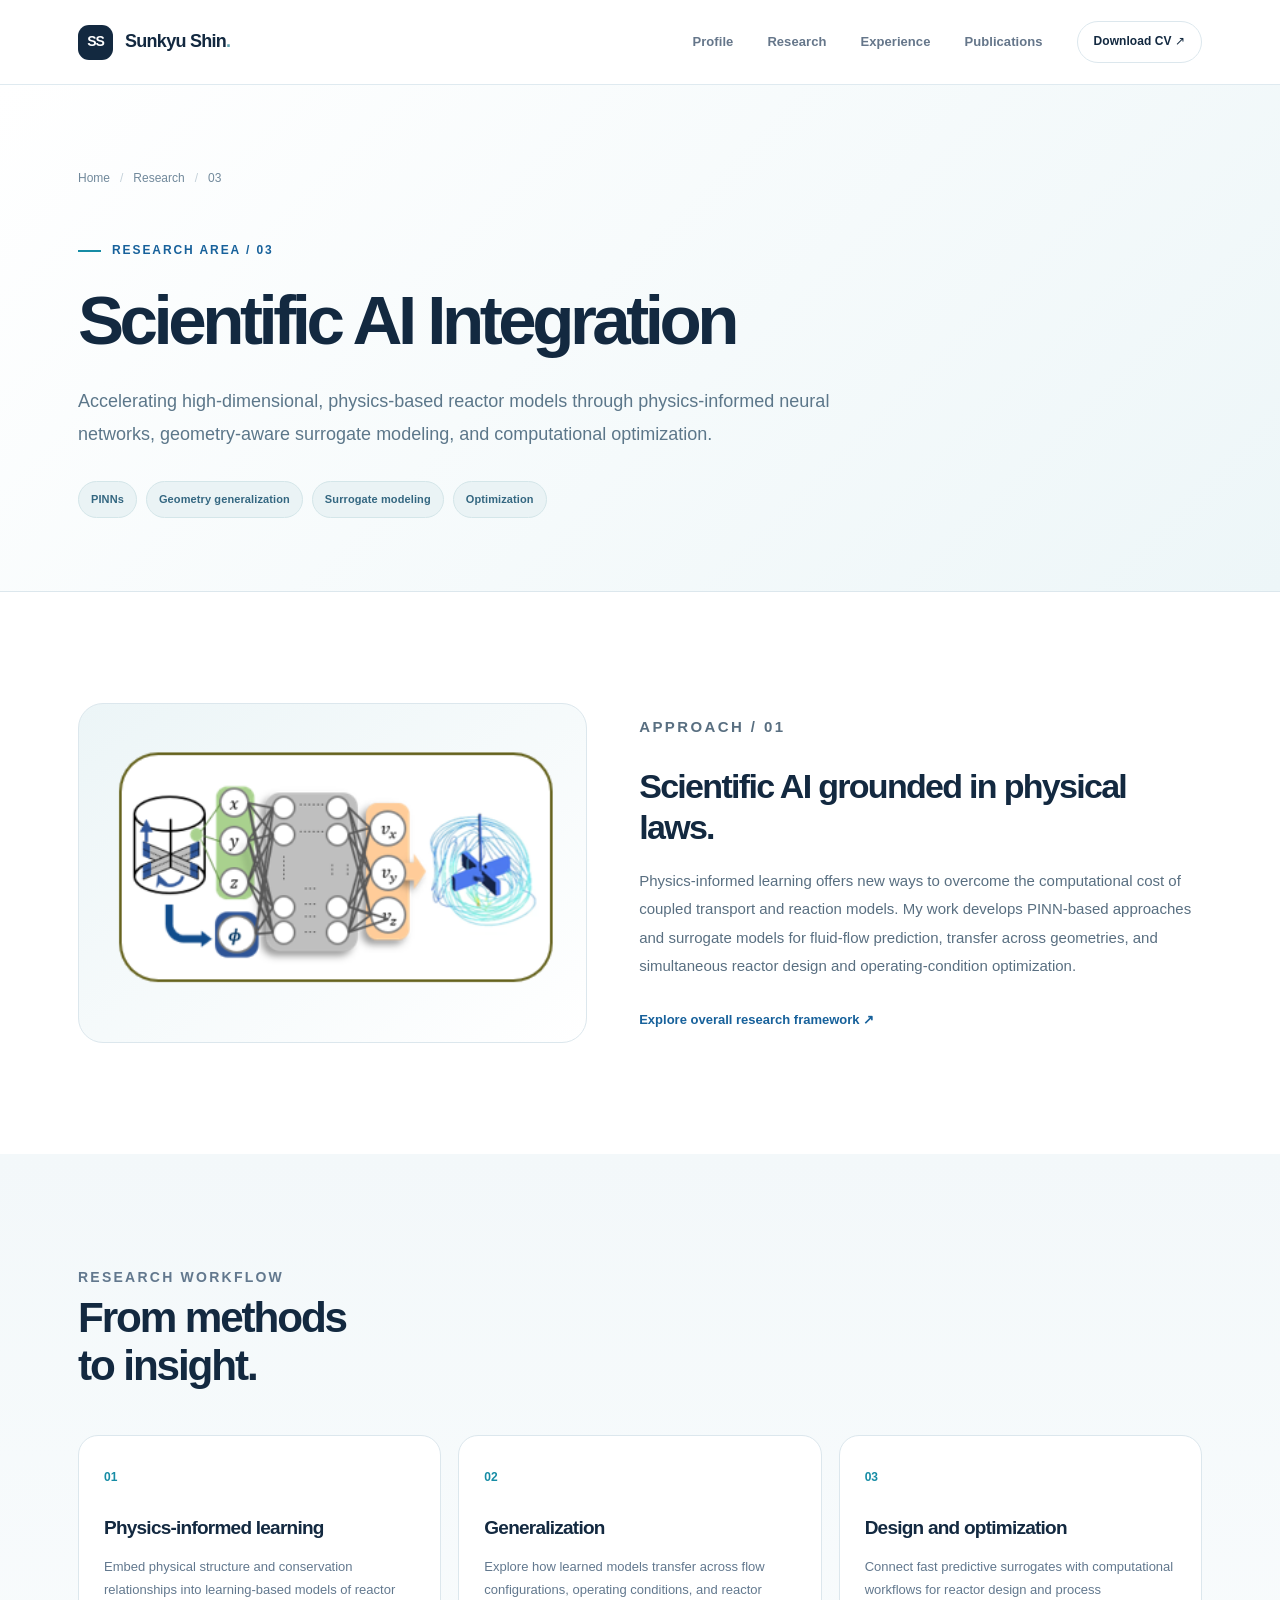
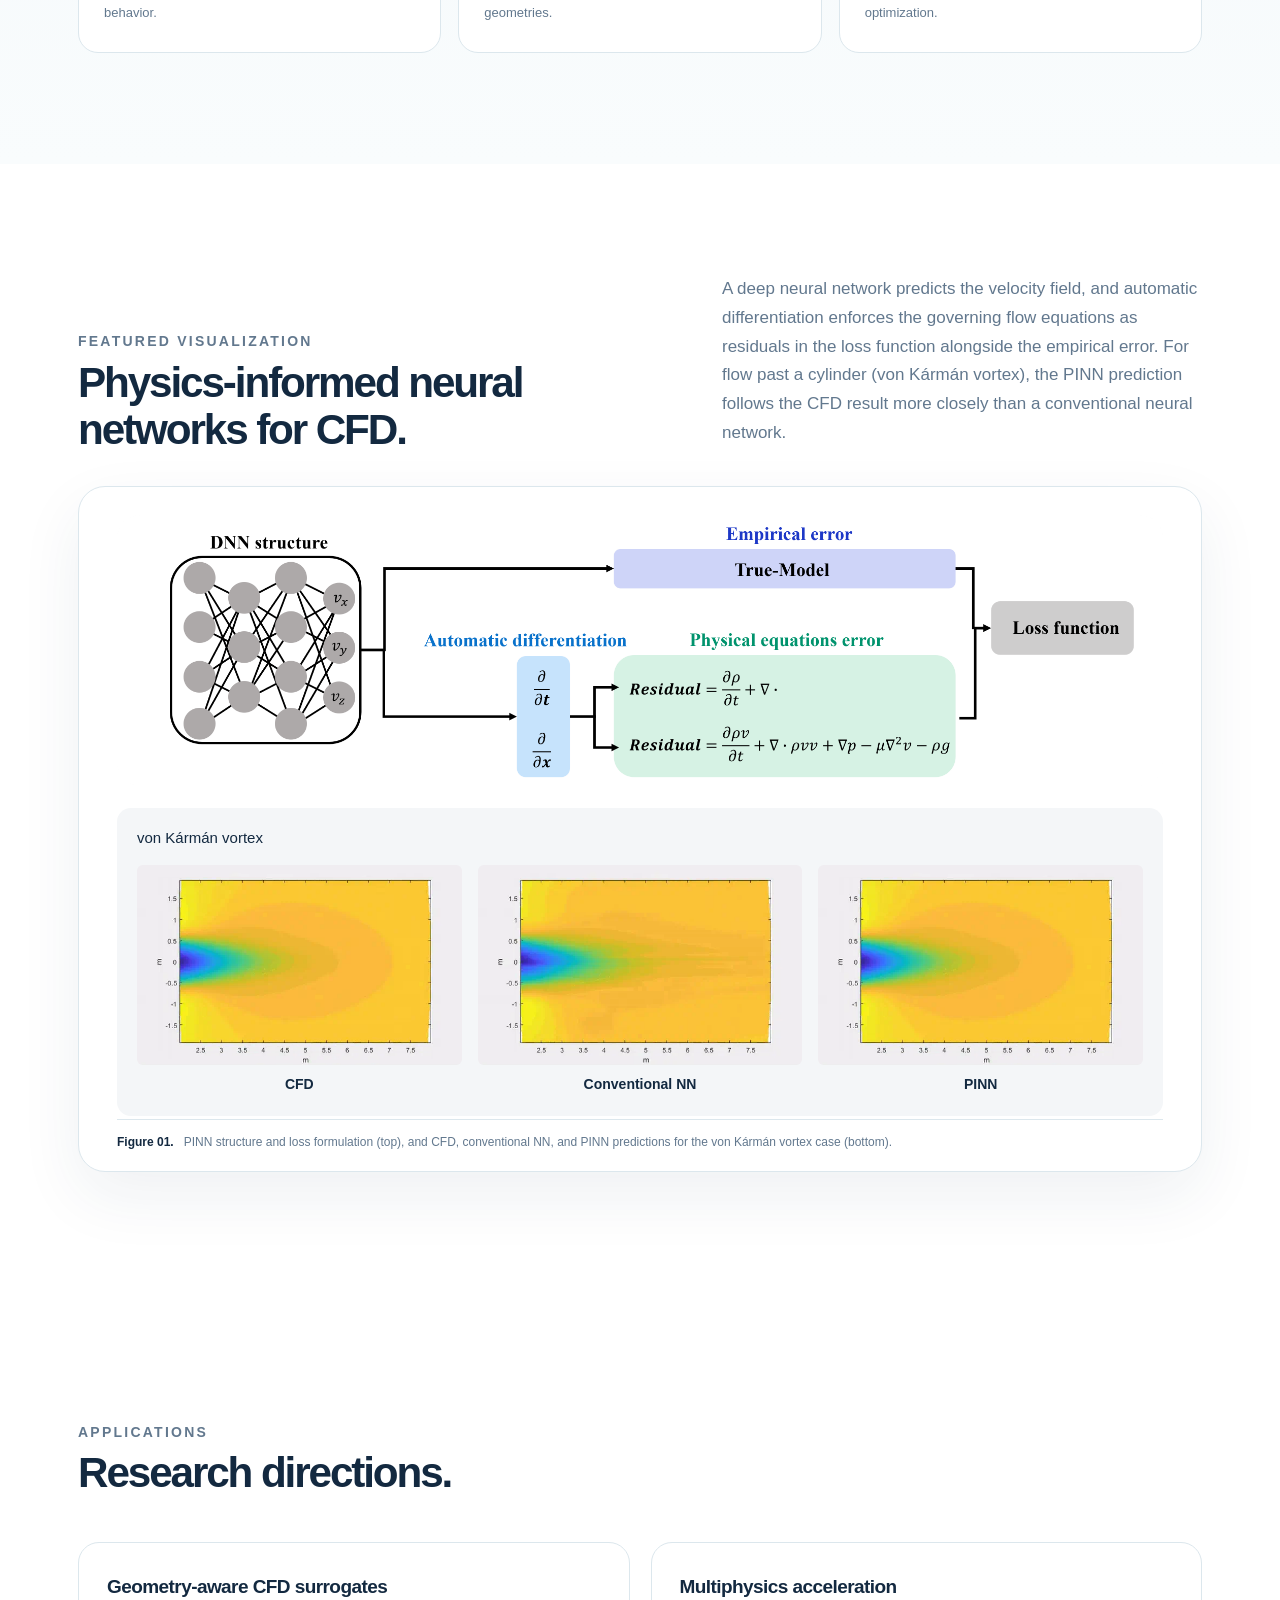
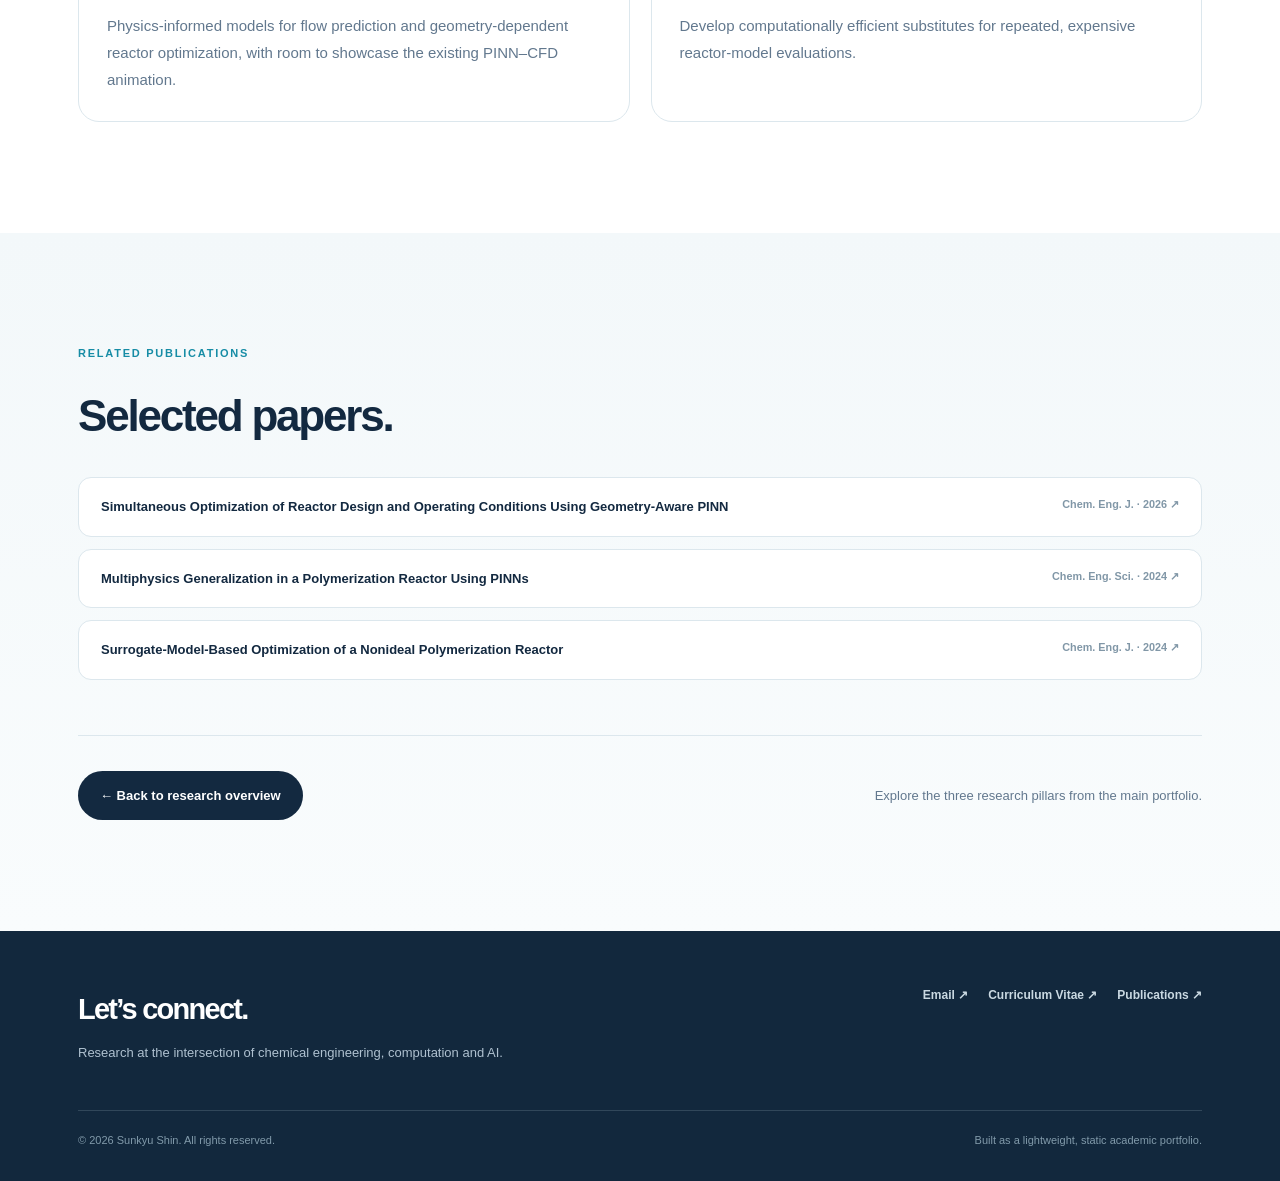
==== research-ai.html @ 9be1d3ae "Expand reactor and AI research pages with figures - Reactor page: add compartment model approach, me" ====
<!DOCTYPE html>
<html lang="en">
  <head>
    <meta charset="UTF-8">
    <meta name="viewport" content="width=device-width, initial-scale=1.0">
    <meta name="theme-color" content="#ffffff">
    <meta name="description" content="Scientific AI Integration - research by Sunkyu Shin.">
    <title>Scientific AI Integration | Sunkyu Shin</title>
    <link rel="icon" type="image/svg+xml" href="assets/favicon.svg">
    <link rel="stylesheet" href="css/style.css?v=20261016j">
  </head>
  <body>
    <header class="site-header">
      <div class="shell nav-wrap">
        <a href="index.html#profile" class="brand" aria-label="Sunkyu Shin - home">
          <span class="brand-mark">
            SS
          </span>
          <span>Sunkyu Shin<span style="color:#65a5b2">.</span></span>
        </a>
        <button class="menu-btn" aria-label="Open navigation" aria-expanded="false" aria-controls="main-nav">
          ☰
        </button>
        <nav class="header-nav" id="main-nav" aria-label="Main navigation">
          <a href="index.html#profile" aria-label="Profile">Profile</a>
          <a href="index.html#research" aria-label="Research">Research</a>
          <a href="index.html#experience" aria-label="Experience">Experience</a>
          <a href="index.html#publications" aria-label="Publications">Publications</a>
          <a class="nav-ext" href="assets/Sunkyu_Shin_CV.pdf" target="_blank" rel="noopener">Download CV ↗</a>
        </nav>
      </div>
    </header>
    <main>
      <section class="detail-hero">
        <div class="shell">
          <div class="breadcrumb">
            <a href="index.html">Home</a>
            <span>/</span>
            <a href="index.html#research">Research</a>
            <span>/</span>
            03
          </div>
          <div class="page-lead reveal">
            <div class="eyebrow">Research area / 03</div>
            <h1>Scientific AI Integration</h1>
            <p>Accelerating high-dimensional, physics-based reactor models through physics-informed neural networks, geometry-aware surrogate modeling, and computational optimization.</p>
            <div class="pillrow">
              <span class="pill">PINNs</span>
              <span class="pill">Geometry generalization</span>
              <span class="pill">Surrogate modeling</span>
              <span class="pill">Optimization</span>
            </div>
          </div>
        </div>
      </section>
      <section class="section section-white">
        <div class="shell">
          <div class="detail-graphic reveal">
            <div class="detail-visual">
              <img src="assets/ai-thumb.png" alt="Research schematic for Scientific AI Integration">
            </div>
            <div class="detail-copy">
              <p class="section-kicker">Approach / 01</p>
              <h2>Scientific AI grounded in physical laws.</h2>
              <p>Physics-informed learning offers new ways to overcome the computational cost of coupled transport and reaction models. My work develops PINN-based approaches and surrogate models for fluid-flow prediction, transfer across geometries, and simultaneous reactor design and operating-condition optimization.</p>
              <a href="index.html#research" class="text-link">Explore overall research framework ↗</a>
            </div>
          </div>
        </div>
      </section>
      <section class="section section-mist">
        <div class="shell">
          <div class="section-head">
            <div>
              <p class="section-kicker">Research workflow</p>
              <h2>From methods<br>to insight.</h2>
            </div>
          </div>
          <div class="process-grid">
            <article class="process-card">
              <span class="process-num">01</span>
              <h3>Physics-informed learning</h3>
              <p>Embed physical structure and conservation relationships into learning-based models of reactor behavior.</p>
            </article>
            <article class="process-card">
              <span class="process-num">02</span>
              <h3>Generalization</h3>
              <p>Explore how learned models transfer across flow configurations, operating conditions, and reactor geometries.</p>
            </article>
            <article class="process-card">
              <span class="process-num">03</span>
              <h3>Design and optimization</h3>
              <p>Connect fast predictive surrogates with computational workflows for reactor design and process optimization.</p>
            </article>
          </div>
        </div>
      </section>
      <section class="section section-white">
        <div class="shell">
          <div class="detail-figure reveal">
            <div class="section-head">
              <div>
                <p class="section-kicker">Featured visualization</p>
                <h2>Physics-informed neural<br>networks for CFD.</h2>
              </div>
              <p>A deep neural network predicts the velocity field, and automatic differentiation enforces the governing flow equations as residuals in the loss function alongside the empirical error. For flow past a cylinder (von Kármán vortex), the PINN prediction follows the CFD result more closely than a conventional neural network.</p>
            </div>
            <figure class="framework-panel">
              <img src="assets/PINN.png" alt="PINN structure: a deep neural network whose loss combines empirical error against the true model and physical equation residuals computed by automatic differentiation" loading="lazy">
              <div class="vortex-demo">
                <p class="vortex-title">von Kármán vortex</p>
                <div class="vortex-row">
                  <div class="vortex-panel">
                    <img src="assets/vortex-cfd-pinn.webp" alt="CFD simulation of a von Kármán vortex" loading="lazy">
                    <span>CFD</span>
                  </div>
                  <div class="vortex-panel">
                    <img src="assets/vortex-conventional-nn.webp" alt="Conventional neural network prediction of a von Kármán vortex" loading="lazy">
                    <span>Conventional NN</span>
                  </div>
                  <div class="vortex-panel">
                    <img src="assets/vortex-cfd-pinn.webp" alt="PINN prediction of a von Kármán vortex" loading="lazy">
                    <span>PINN</span>
                  </div>
                </div>
              </div>
              <figcaption class="framework-caption">
                <b>Figure 01.</b>
                <span>PINN structure and loss formulation (top), and CFD, conventional NN, and PINN predictions for the von Kármán vortex case (bottom).</span>
              </figcaption>
            </figure>
          </div>
        </div>
      </section>
      <section class="section section-white">
        <div class="shell">
          <div class="section-head">
            <div>
              <p class="section-kicker">Applications</p>
              <h2>Research directions.</h2>
            </div>
          </div>
          <div class="case-list">
            <article class="case">
              <h3>Geometry-aware CFD surrogates</h3>
              <p>Physics-informed models for flow prediction and geometry-dependent reactor optimization, with room to showcase the existing PINN–CFD animation.</p>
            </article>
            <article class="case">
              <h3>Multiphysics acceleration</h3>
              <p>Develop computationally efficient substitutes for repeated, expensive reactor-model evaluations.</p>
            </article>
          </div>
        </div>
      </section>
      <section class="section section-mist">
        <div class="shell">
          <p class="section-kicker">Related publications</p>
          <h2 style="font-size:clamp(30px,4vw,44px);letter-spacing:-.05em;margin:0">Selected papers.</h2>
          <div class="ref-links">
            <a href="https://doi.org/10.1016/j.cej.2025.171870" target="_blank" rel="noopener noreferrer"><span>Simultaneous Optimization of Reactor Design and Operating Conditions Using Geometry-Aware PINN</span><small>Chem. Eng. J. · 2026 ↗</small></a>
            <a href="https://doi.org/10.1016/j.ces.2024.120385" target="_blank" rel="noopener noreferrer"><span>Multiphysics Generalization in a Polymerization Reactor Using PINNs</span><small>Chem. Eng. Sci. · 2024 ↗</small></a>
            <a href="https://doi.org/10.1016/j.cej.2024.152008" target="_blank" rel="noopener noreferrer"><span>Surrogate-Model-Based Optimization of a Nonideal Polymerization Reactor</span><small>Chem. Eng. J. · 2024 ↗</small></a>
          </div>
          <div class="return-row">
            <a href="index.html#research" class="btn btn-primary">← Back to research overview</a>
            <span>Explore the three research pillars from the main portfolio.</span>
          </div>
        </div>
      </section>
    </main>
    <footer class="footer">
      <div class="shell">
        <div class="footer-grid">
          <div>
            <h3>Let’s connect.</h3>
            <p>Research at the intersection of chemical engineering, computation and AI.</p>
          </div>
          <div class="footer-links">
            <a href="mailto:skshin95@mit.edu">Email ↗</a>
            <a href="assets/Sunkyu_Shin_CV.pdf" target="_blank" rel="noopener">Curriculum Vitae ↗</a>
            <a href="index.html#publications">Publications ↗</a>
          </div>
        </div>
        <div class="footer-floor">
          <span>© 2026 Sunkyu Shin. All rights reserved.</span>
          <span>Built as a lightweight, static academic portfolio.</span>
        </div>
      </div>
    </footer>
    <script src="js/site.js?v=20261016j" defer></script>
  </body>
</html>
---- css/style.css ----
:root {
  --ink: #132940;
  --ink-2: #1b3551;
  --muted: #62788e;
  --line: #dce7ed;
  --accent: #17619b;
  --accent-2: #168ca5;
  --aqua: #dcf4f2;
  --paper: #ffffff;
  --base: #f8fbfc;
  --tint: #edf4f7;
  --radius: 22px;
  --shadow: 0 24px 64px rgba(26,55,83,.07);
  --font: Inter,ui-sans-serif,-apple-system,BlinkMacSystemFont,"Segoe UI",Roboto,Arial,sans-serif;
}

* {
  box-sizing: border-box;
}

html {
  scroll-behavior: smooth;
  scroll-padding-top: 95px;
}

body {
  font-family: var(--font);
  color: var(--ink);
  background: var(--base);
  margin: 0;
  line-height: 1.65;
  -webkit-font-smoothing: antialiased;
}

::selection {
  background: #b9e1f0;
  color: var(--ink);
}

img {
  max-width: 100%;
  display: block;
}

a {
  color: inherit;
  text-decoration: none;
}

button {
  font: inherit;
}

button,
a {
  -webkit-tap-highlight-color: transparent;
}

button:focus-visible,
a:focus-visible {
  outline: 3px solid #47abc4;
  outline-offset: 4px;
}

.shell {
  max-width: 1216px;
  margin: 0 auto;
  padding: 0 46px;
}

.thin-shell {
  max-width: 1000px;
  margin: auto;
}

.site-header {
  position: sticky;
  top: 0;
  z-index: 50;
  border-bottom: 1px solid rgba(210,225,234,.7);
  background: rgba(255,255,255,.9);
  backdrop-filter: blur(20px);
  -webkit-backdrop-filter: blur(20px);
}

.nav-wrap {
  min-height: 84px;
  display: flex;
  align-items: center;
  justify-content: space-between;
  gap: 30px;
}

.brand {
  display: flex;
  align-items: center;
  gap: 12px;
  white-space: nowrap;
  font-size: 18px;
  letter-spacing: -.04em;
  font-weight: 750;
}

.brand-mark {
  width: 35px;
  height: 35px;
  border-radius: 11px;
  background: var(--ink);
  color: #fff;
  display: grid;
  place-items: center;
  font-size: 14px;
  letter-spacing: -.08em;
}

.header-nav {
  display: flex;
  align-items: center;
  gap: 34px;
}

.header-nav>a {
  font-weight: 560;
  font-size: 13px;
  letter-spacing: .005em;
  color: #65768a;
  transition: color .2s;
}

.header-nav>a:hover,
.header-nav>a.active {
  color: var(--accent);
}

.header-nav>a.active {
  font-weight: 740;
}

.nav-ext {
  border: 1px solid var(--line);
  background: #fff;
  border-radius: 99px;
  padding: 10px 16px!important;
  font-size: 12px!important;
  color: var(--ink)!important;
}

.menu-btn {
  display: none;
  appearance: none;
  background: none;
  border: 1px solid var(--line);
  border-radius: 10px;
  width: 42px;
  height: 40px;
  align-items: center;
  justify-content: center;
  font-size: 23px;
  cursor: pointer;
}

.hero {
  position: relative;
  overflow: hidden;
  padding: 84px 0 92px;
  background: linear-gradient(155deg,#fff 22%,#f2f8fa 78%);
  border-bottom: 1px solid var(--line);
}

.hero:before {
  content: "";
  position: absolute;
  width: 660px;
  height: 660px;
  right: -225px;
  top: -290px;
  border-radius: 50%;
  background: radial-gradient(circle,#e3f5f6,transparent 70%);
  pointer-events: none;
}

.hero-grid {
  position: relative;
  display: grid;
  grid-template-columns: 1.36fr .78fr;
  gap: 80px;
  align-items: center;
}

.eyebrow {
  display: inline-flex;
  align-items: center;
  gap: 11px;
  color: var(--accent);
  font-size: 12px;
  letter-spacing: .16em;
  font-weight: 790;
  text-transform: uppercase;
}

.eyebrow:before {
  content: "";
  width: 23px;
  height: 2px;
  background: var(--accent-2);
  display: inline-block;
}

.hero h1 {
  font-size: clamp(44px,4.6vw,62px);
  letter-spacing: -.06em;
  font-weight: 800;
  line-height: 1.03;
  margin: 22px 0 20px;
}

.hero h1 span {
  display: inline;
  color: var(--accent);
}

.hero-subtitle {
  font-size: clamp(20px,2.1vw,26px);
  letter-spacing: -.04em;
  font-weight: 630;
  line-height: 1.35;
  max-width: 680px;
  margin: 0 0 22px;
}

.hero-summary {
  color: var(--muted);
  font-size: 16px;
  max-width: 620px;
  line-height: 1.8;
  margin: 0 0 30px;
}

.hero-actions {
  display: flex;
  flex-wrap: wrap;
  align-items: center;
  gap: 11px;
}

.btn {
  display: inline-flex;
  align-items: center;
  justify-content: center;
  gap: 10px;
  padding: 13px 21px;
  border-radius: 99px;
  font-weight: 680;
  font-size: 13px;
  border: 1px solid transparent;
  transition: transform .2s,background .2s,box-shadow .2s;
  cursor: pointer;
}

.btn:hover {
  transform: translateY(-2px);
}

.btn-primary {
  background: var(--ink);
  color: white;
}

.btn-primary:hover {
  background: #265271;
  box-shadow: 0 13px 24px #1a496820;
}

.btn-secondary {
  background: white;
  color: var(--ink);
  border-color: #d6e2e9;
}

.btn-secondary:hover {
  border-color: #9db9cb;
}

.profile-frame {
  position: relative;
  justify-self: end;
  width: 100%;
  max-width: 352px;
  border: 1px solid #e2e9e9;
  padding: 13px;
  background: white;
  border-radius: 30px;
  box-shadow: var(--shadow);
  transform: rotate(1deg);
}

.profile-frame:after {
  content: "";
  z-index: -1;
  position: absolute;
  inset: 22px -25px -26px 24px;
  border: 1px solid #bfdcd8;
  border-radius: 34px;
  transform: rotate(5deg);
}

.profile-frame img {
  aspect-ratio: 1/1.06;
  object-fit: cover;
  object-position: center 20%;
  width: 100%;
  border-radius: 21px;
  background: #f1f5f6;
}

.profile-plate {
  display: flex;
  justify-content: space-between;
  align-items: center;
  gap: 12px;
  font-size: 11px;
  padding: 18px 6px 5px;
  color: var(--muted);
  font-weight: 640;
}

.profile-plate strong {
  color: var(--accent-2);
  letter-spacing: .04em;
}

.hero-bottom {
  display: flex;
  gap: 22px;
  flex-wrap: wrap;
  margin-top: 40px;
  font-size: 12px;
  color: var(--muted);
}

.hero-bottom a:hover {
  color: var(--accent);
}

.hero-bottom span+span:before {
  content: "/";
  display: inline-block;
  margin-right: 22px;
  color: #a8bec9;
}

.section {
  padding: 111px 0;
}

.section-white {
  background: #fff;
}

.section-mist {
  background: linear-gradient(180deg,#f3f8fa 0%,#f9fcfd 100%);
}

.section-kicker {
  font-size: 11px;
  letter-spacing: .16em;
  text-transform: uppercase;
  font-weight: 850;
  color: var(--accent-2);
  margin: 0 0 18px;
}

.section-head {
  display: flex;
  justify-content: space-between;
  align-items: end;
  gap: 32px;
  margin-bottom: 45px;
}

.section-head h2,
.page-lead h1 {
  font-size: clamp(35px,4.2vw,59px);
  line-height: 1.13;
  letter-spacing: -.065em;
  margin: 0;
  font-weight: 780;
}

.section-head h2 {
  font-size: clamp(32px,3.3vw,46px);
  letter-spacing: -.05em;
}

.section-head > p {
  color: var(--muted);
  max-width: 480px;
  margin: 0 0 6px;
  font-size: 17px;
  line-height: 1.7;
}

.section-head > p strong {
  color: var(--ink);
  font-weight: 650;
}

.section-head .section-kicker {
  font-size: 14px;
  color: var(--muted);
  margin: 0 0 4px;
  line-height: 1.85;
}

.section-subtitle {
  font-size: 18px;
  line-height: 1.5;
  color: var(--ink-2);
  font-weight: 560;
  letter-spacing: -.01em;
  margin: 16px 0 0;
}

.research-head {
  display: grid;
  grid-template-columns: minmax(0,1.2fr) minmax(0,1fr);
  gap: 48px;
}

.research-head > p {
  max-width: none;
  font-size: 16.5px;
}

.text-link {
  font-weight: 700;
  color: var(--accent);
  font-size: 13px;
  display: inline-flex;
  gap: 7px;
  align-items: center;
}

.text-link:hover {
  text-decoration: underline;
  text-underline-offset: 5px;
}

.framework-panel {
  background: #fff;
  border: 1px solid var(--line);
  border-radius: 27px;
  box-shadow: var(--shadow);
  padding: 28px 38px 18px;
  margin: 32px 0 26px;
  overflow: hidden;
}

.framework-panel img {
  width: 100%;
  max-height: 730px;
  object-fit: contain;
}

.framework-top {
  display: flex;
  justify-content: space-between;
  align-items: center;
  font-size: 11px;
  letter-spacing: .13em;
  color: #698398;
  font-weight: 800;
  text-transform: uppercase;
}

.zoom-figure {
  background: transparent;
  border: 0;
  color: var(--accent);
  font: inherit;
  font-size: 12px;
  cursor: pointer;
  letter-spacing: 0;
  text-transform: none;
  font-weight: 760;
  padding: 8px;
}

.framework-caption {
  border-top: 1px solid var(--line);
  padding-top: 13px;
  color: var(--muted);
  font-size: 12px;
  margin-top: 3px;
  display: flex;
  gap: 10px;
}

.framework-caption b {
  color: var(--ink);
}

.research-grid {
  display: grid;
  grid-template-columns: repeat(3,minmax(0,1fr));
  gap: 20px;
}

.research-card {
  min-height: 440px;
  background: #fff;
  border: 1px solid #dce8ec;
  border-radius: 6px;
  overflow: hidden;
  position: relative;
  box-shadow: 0 4px 19px rgba(35,73,89,.02);
  display: flex;
  flex-direction: column;
  transition: transform .23s,box-shadow .23s,border-color .23s;
}

@supports (grid-template-rows: subgrid) {
  /* line up the images across cards even when titles wrap differently */
  .research-card {
    display: grid;
    grid-row: span 3;
    grid-template-rows: subgrid;
    row-gap: 0;
  }
}

.research-card:hover {
  transform: translateY(-7px);
  box-shadow: 0 23px 48px rgba(21,66,99,.11);
  border-color: #b8d3df;
}

.research-card-head {
  padding: 25px 25px 20px;
}

.research-art {
  height: 181px;
  background: #edf5f6;
  display: flex;
  align-items: center;
  justify-content: center;
  position: relative;
  overflow: hidden;
}

.research-art img {
  height: 100%;
  width: 100%;
  object-fit: contain;
  padding: 13px;
}

.research-art.reactor {
  background: #e6f1f7;
}

.research-art.ai {
  background: #eaf1f7;
}

.research-card-content {
  padding: 20px 25px 27px;
  flex: 1;
  display: flex;
  flex-direction: column;
}

.area-number {
  letter-spacing: .13em;
  color: #5899a7;
  font-size: 11px;
  font-weight: 800;
}

.research-card h3 {
  font-size: 23px;
  letter-spacing: -.045em;
  line-height: 1.28;
  margin: 12px 0 0;
}

.research-card p {
  font-size: 15px;
  color: var(--muted);
  margin: 0 0 28px;
  line-height: 1.7;
}

.card-arrow {
  margin-top: auto;
  display: flex;
  align-items: center;
  justify-content: space-between;
  font-size: 12px;
  font-weight: 760;
  color: var(--accent);
}

.arrow-circle {
  width: 36px;
  height: 36px;
  border: 1px solid #cce0e5;
  border-radius: 100%;
  display: grid;
  place-items: center;
  font-size: 19px;
  background: #fff;
}

.research-card:hover .arrow-circle {
  background: var(--ink);
  color: #fff;
  border-color: var(--ink);
}

.pillrow {
  display: flex;
  flex-wrap: wrap;
  gap: 9px;
}

.pill {
  font-size: 11px;
  letter-spacing: .01em;
  font-weight: 700;
  color: #346781;
  background: #eaf3f5;
  border: 1px solid #d4e6e9;
  border-radius: 50px;
  padding: 8px 12px;
}

.timeline {
  display: grid;
  grid-template-columns: 1fr 1fr;
  gap: 0 60px;
}

.timeline-entry {
  display: grid;
  grid-template-columns: 100px 1fr;
  gap: 20px;
  border-top: 1px solid var(--line);
  padding: 29px 0;
}

.timeline-year {
  font-size: 12px;
  font-weight: 740;
  color: var(--accent);
}

.timeline-title {
  font-size: 18px;
  letter-spacing: -.025em;
  font-weight: 760;
  margin: 0 0 6px;
}

.timeline-place {
  font-size: 13px;
  color: #577086;
  line-height: 1.55;
  margin: 0;
}

.timeline-detail {
  font-size: 12px;
  color: #8496a5;
  margin: 8px 0 0;
}

.timeline-note {
  margin-top: 27px;
  border: 1px solid #d5e5e8;
  background: white;
  border-radius: 17px;
  padding: 22px 27px;
  display: flex;
  justify-content: space-between;
  gap: 20px;
  align-items: center;
}

.timeline-note p {
  margin: 0;
  font-size: 13px;
  color: var(--muted);
}

.pub-toolbar {
  display: flex;
  justify-content: space-between;
  align-items: center;
  gap: 30px;
  margin: 33px 0 22px;
}

.pub-filters {
  display: flex;
  flex-wrap: wrap;
  gap: 8px;
}

.filter-btn {
  background: transparent;
  border: 1px solid #dce6ec;
  border-radius: 99px;
  padding: 9px 16px;
  font-size: 12px;
  font-weight: 690;
  color: #628097;
  cursor: pointer;
}

.filter-btn.active {
  background: var(--ink);
  color: #fff;
  border-color: var(--ink);
}

.pub-count {
  white-space: nowrap;
  color: #8396a5;
  font-size: 12px;
}

.pub-list {
  border-top: 1px solid var(--line);
}

.publication {
  display: grid;
  grid-template-columns: 61px 1fr auto;
  gap: 23px;
  align-items: start;
  border-bottom: 1px solid var(--line);
  padding: 27px 0;
  transition: background .2s;
}

.publication[hidden] {
  display: none;
}

.pub-n {
  font-weight: 740;
  color: #a7b9c4;
  font-size: 13px;
  padding-top: 3px;
}

.pub-title {
  font-size: 16px;
  font-weight: 720;
  line-height: 1.55;
  letter-spacing: -.014em;
  margin: 0 0 7px;
}

.pub-meta {
  color: var(--muted);
  font-size: 12px;
  line-height: 1.65;
  margin: 0;
}

.pub-doi {
  font-size: 12px;
  font-weight: 760;
  color: var(--accent);
  padding-top: 6px;
  white-space: nowrap;
}

.pub-doi:hover {
  text-decoration: underline;
}

.pub-topic {
  display: inline-block;
  color: #2a8a95;
  font-size: 10px;
  font-weight: 770;
  letter-spacing: .05em;
  text-transform: uppercase;
  margin-bottom: 6px;
}

.pub-actions {
  display: flex;
  justify-content: center;
  margin-top: 29px;
}

.pub-more {
  background: #fff;
  border: 1px solid #d4e0e6;
  padding: 12px 20px;
  border-radius: 99px;
  color: var(--ink);
  font-weight: 700;
  font-size: 12px;
  cursor: pointer;
}

.pub-more:hover {
  background: var(--tint);
}

.publication.is-collapsed {
  display: none;
}

.footer {
  background: #12283d;
  color: white;
  padding: 55px 0 32px;
}

.footer-grid {
  display: flex;
  justify-content: space-between;
  align-items: start;
  gap: 45px;
}

.footer h3 {
  font-size: 29px;
  letter-spacing: -.06em;
  margin: 0 0 8px;
}

.footer p {
  color: #afc1d0;
  font-size: 13px;
  margin: 0;
}

.footer-links {
  display: flex;
  gap: 20px;
  flex-wrap: wrap;
  font-size: 12px;
  font-weight: 600;
  color: #cad9e2;
}

.footer-links a:hover {
  color: white;
  text-decoration: underline;
}

.footer-floor {
  border-top: 1px solid #31475a;
  margin-top: 47px;
  padding-top: 20px;
  color: #819aaa;
  font-size: 11px;
  display: flex;
  justify-content: space-between;
  gap: 20px;
}

/* Research detail pages */

.detail-hero {
  padding: 84px 0 73px;
  background: linear-gradient(135deg,#fff,#edf6f8);
  border-bottom: 1px solid var(--line);
}

.breadcrumb {
  font-size: 12px;
  color: #71899b;
  display: flex;
  gap: 10px;
  align-items: center;
  margin-bottom: 45px;
}

.breadcrumb a:hover {
  color: var(--accent);
}

.breadcrumb span {
  color: #c4d1d9;
}

.page-lead {
  max-width: 850px;
}

.page-lead h1 {
  font-size: clamp(43px,5.4vw,75px);
  max-width: 900px;
  margin: 20px 0 26px;
}

.page-lead>p {
  font-size: 18px;
  line-height: 1.85;
  color: #5c778a;
  max-width: 760px;
  margin: 0 0 30px;
}

.detail-figure {
  margin-top: 96px;
}

.shell > .detail-figure:first-child {
  margin-top: 0;
}

.detail-figure .section-head {
  margin-bottom: 0;
}

.vortex-demo {
  margin-top: 22px;
  padding: 18px 20px 20px;
  background: #f4f6f8;
  border-radius: 14px;
}

.vortex-title {
  margin: 0 0 14px;
  font-size: 15px;
  color: var(--ink);
}

.vortex-row {
  display: grid;
  grid-template-columns: repeat(3,minmax(0,1fr));
  gap: 16px;
}

.vortex-panel {
  display: flex;
  flex-direction: column;
  align-items: center;
  gap: 8px;
}

.vortex-panel img {
  width: 100%;
  border-radius: 6px;
}

.vortex-panel span {
  font-size: 14px;
  font-weight: 700;
  color: var(--ink);
}

.detail-graphic {
  display: grid;
  grid-template-columns: .95fr 1.05fr;
  gap: 52px;
  align-items: center;
}

.detail-visual {
  min-height: 340px;
  border: 1px solid var(--line);
  border-radius: 25px;
  background: linear-gradient(145deg,#ecf5f7,#fff);
  display: grid;
  place-items: center;
  padding: 28px;
}

.detail-visual img {
  width: 100%;
  max-height: 310px;
  object-fit: contain;
}

.detail-copy h2 {
  font-size: 34px;
  letter-spacing: -.05em;
  line-height: 1.2;
  margin: 0 0 19px;
}

.detail-copy p {
  font-size: 15px;
  color: #596f81;
  line-height: 1.9;
  margin: 0 0 25px;
}

.process-grid {
  display: grid;
  grid-template-columns: repeat(3,1fr);
  gap: 17px;
}

.process-card {
  padding: 27px 25px;
  min-height: 210px;
  background: white;
  border: 1px solid var(--line);
  border-radius: 20px;
}

.process-num {
  color: var(--accent-2);
  font-weight: 800;
  font-size: 12px;
}

.process-card h3 {
  font-size: 19px;
  letter-spacing: -.04em;
  margin: 23px 0 11px;
}

.process-card p {
  font-size: 13px;
  color: var(--muted);
  line-height: 1.8;
  margin: 0;
}

.feature-wide {
  background: #eef6f8;
  border: 1px solid #d4e7e9;
  border-radius: 25px;
  padding: 33px 39px;
  display: grid;
  grid-template-columns: 1fr .95fr;
  gap: 45px;
  align-items: center;
}

.feature-wide h2 {
  font-size: 32px;
  letter-spacing: -.04em;
  margin: 0 0 18px;
  line-height: 1.2;
}

.feature-wide p {
  color: #567081;
  font-size: 14px;
  line-height: 1.85;
}

.gif-frame {
  position: relative;
  aspect-ratio: 1.63;
  border: 1px solid #bfdadf;
  border-radius: 19px;
  background: #fff;
  display: grid;
  place-items: center;
  overflow: hidden;
}

.gif-frame img {
  max-height: 100%;
  max-width: 100%;
  width: 100%;
  height: 100%;
  object-fit: contain;
  padding: 25px;
}

.gif-badge {
  position: absolute;
  top: 13px;
  left: 13px;
  background: #fff;
  border: 1px solid #d6e4e9;
  border-radius: 30px;
  padding: 6px 10px;
  color: #527b92;
  font-size: 10px;
  font-weight: 800;
  letter-spacing: .02em;
}

.case-list {
  display: grid;
  grid-template-columns: repeat(2,1fr);
  gap: 21px;
}

.case {
  padding: 28px;
  border: 1px solid var(--line);
  background: white;
  border-radius: 21px;
}

.case h3 {
  margin: 0 0 9px;
  font-size: 19px;
  letter-spacing: -.03em;
}

.case p {
  font-size: 15px;
  color: var(--muted);
  line-height: 1.8;
  margin: 0;
}

.case-list.single {
  grid-template-columns: 1fr;
}

.case .framework-top {
  margin-bottom: 12px;
}

.app-case h3 {
  font-size: 22px;
  letter-spacing: -.03em;
  margin: 14px 0 8px;
}

.app-case > p {
  font-size: 15px;
  color: var(--muted);
  line-height: 1.7;
  max-width: 760px;
  margin: 0 0 22px;
}

.app-case figure {
  margin: 0;
}

.ref-links {
  display: grid;
  gap: 12px;
  margin-top: 25px;
}

.ref-links a {
  display: flex;
  justify-content: space-between;
  gap: 20px;
  border: 1px solid var(--line);
  padding: 18px 22px;
  border-radius: 13px;
  font-size: 13px;
  font-weight: 640;
  background: white;
}

.ref-links a:hover {
  border-color: #a2c7ce;
  color: var(--accent);
}

.ref-links small {
  color: #8197a7;
  white-space: nowrap;
}

.return-row {
  display: flex;
  justify-content: space-between;
  gap: 30px;
  align-items: center;
  border-top: 1px solid var(--line);
  padding-top: 35px;
  margin-top: 55px;
}

.return-row span {
  font-size: 13px;
  color: var(--muted);
}

.figure-modal {
  position: fixed;
  inset: 0;
  z-index: 100;
  background: rgba(11,29,47,.89);
  display: none;
  align-items: center;
  justify-content: center;
  padding: 40px;
  cursor: zoom-out;
}

.figure-modal.open {
  display: flex;
}

.figure-modal img {
  max-width: min(95vw,1400px);
  max-height: 90vh;
  object-fit: contain;
  background: white;
  border-radius: 14px;
  padding: 10px;
}

.modal-close {
  position: absolute;
  top: 23px;
  right: 28px;
  background: white;
  color: var(--ink);
  border: 0;
  border-radius: 100%;
  width: 42px;
  height: 42px;
  font-size: 23px;
  cursor: pointer;
}

.reveal {
  opacity: 0;
  transform: translateY(18px);
  transition: opacity .65s ease,transform .65s ease;
}

.reveal.visible {
  opacity: 1;
  transform: none;
}

@media (max-width: 1050px) {
  .hero-grid {
    gap: 46px;
  }

  .hero h1 {
    font-size: 52px;
  }

  .research-card h3 {
    font-size: 20px;
  }

  .research-card-head {
    padding: 22px 22px 18px;
  }

  .research-card-content {
    padding: 18px 22px 22px;
  }

  .timeline {
    gap: 0 30px;
  }

  .section {
    padding: 90px 0;
  }
}

@media (max-width: 900px) {
  .research-head {
    grid-template-columns: 1fr;
    gap: 16px;
  }

  .research-head > p {
    max-width: 640px;
  }
}

@media (max-width: 780px) {
  .shell {
    padding: 0 24px;
  }

  .nav-wrap {
    min-height: 70px;
  }

  .menu-btn {
    display: flex;
  }

  .header-nav {
    display: none;
    position: absolute;
    top: 69px;
    right: 0;
    left: 0;
    padding: 18px 24px 23px;
    background: white;
    box-shadow: 0 18px 20px #17364b13;
    border-bottom: 1px solid var(--line);
    flex-direction: column;
    align-items: stretch;
    gap: 17px;
  }

  .header-nav.open {
    display: flex;
  }

  .hero {
    padding: 68px 0 77px;
  }

  .hero-grid {
    grid-template-columns: 1fr;
    gap: 39px;
  }

  .hero h1 {
    font-size: clamp(38px,9vw,48px);
  }

  .hero-summary {
    font-size: 14px;
  }

  .profile-frame {
    max-width: 300px;
    justify-self: start;
    margin-left: 7px;
  }

  .hero-bottom {
    margin-top: 38px;
  }

  .section {
    padding: 76px 0;
  }

  .section-head {
    flex-direction: column;
    align-items: start;
    gap: 16px;
  }

  .section-head > p,
  .research-head > p {
    max-width: 100%;
  }

  .detail-figure {
    margin-top: 64px;
  }

  .vortex-row {
    grid-template-columns: 1fr;
    gap: 14px;
  }

  .shell > .detail-figure:first-child {
    margin-top: 0;
  }

  .framework-panel {
    padding: 14px 16px 10px;
    border-radius: 17px;
  }

  .framework-panel img {
    max-height: none;
  }

  .research-grid {
    grid-template-columns: 1fr;
  }

  .research-card {
    min-height: 0;
  }

  .research-art {
    height: 230px;
  }

  .research-card h3 {
    font-size: 23px;
  }

  .timeline {
    grid-template-columns: 1fr;
  }

  .publication {
    grid-template-columns: 32px 1fr;
    gap: 13px;
  }

  .pub-doi {
    grid-column: 2;
    padding: 0;
  }

  .pub-toolbar {
    align-items: start;
    flex-direction: column;
    gap: 14px;
  }

  .footer-grid {
    flex-direction: column;
    gap: 27px;
  }

  .detail-hero {
    padding: 40px 0 70px;
  }

  .detail-graphic,
  .feature-wide {
    grid-template-columns: 1fr;
    gap: 25px;
  }

  .detail-visual {
    min-height: 260px;
  }

  .process-grid {
    grid-template-columns: 1fr;
  }

  .case-list {
    grid-template-columns: 1fr;
  }

  .return-row {
    align-items: start;
    flex-direction: column;
  }

  .section-head h2 {
    font-size: 36px;
  }
}

@media (max-width: 480px) {
  .hero h1 {
    font-size: 38px;
  }

  .hero-subtitle {
    font-size: 20px;
  }

  .profile-frame {
    width: 72%;
  }

  .hero-bottom {
    flex-direction: column;
    gap: 7px;
  }

  .hero-bottom span+span:before {
    display: none;
  }

  .framework-top {
    font-size: 9px;
  }

  .framework-caption {
    line-height: 1.5;
  }

  .section-head h2 {
    font-size: 32px;
  }

  .research-head h2 {
    font-size: 28px;
  }

  .timeline-entry {
    grid-template-columns: 82px 1fr;
    gap: 12px;
  }

  .timeline-note {
    flex-direction: column;
    align-items: start;
  }

  .footer-floor {
    flex-direction: column;
  }

  .pub-title {
    font-size: 14px;
  }

  .feature-wide {
    padding: 24px 18px;
  }

  .ref-links a {
    flex-direction: column;
    gap: 6px;
  }

  .ref-links small {
    white-space: normal;
  }

  .figure-modal {
    padding: 7px;
  }

  .figure-modal img {
    max-width: 100%;
    padding: 5px;
  }
}

@media (prefers-reduced-motion: reduce) {
  html {
    scroll-behavior: auto;
  }

  .reveal {
    opacity: 1;
    transform: none;
    transition: none;
  }

  .btn,
  .research-card {
    transition: none;
  }
}
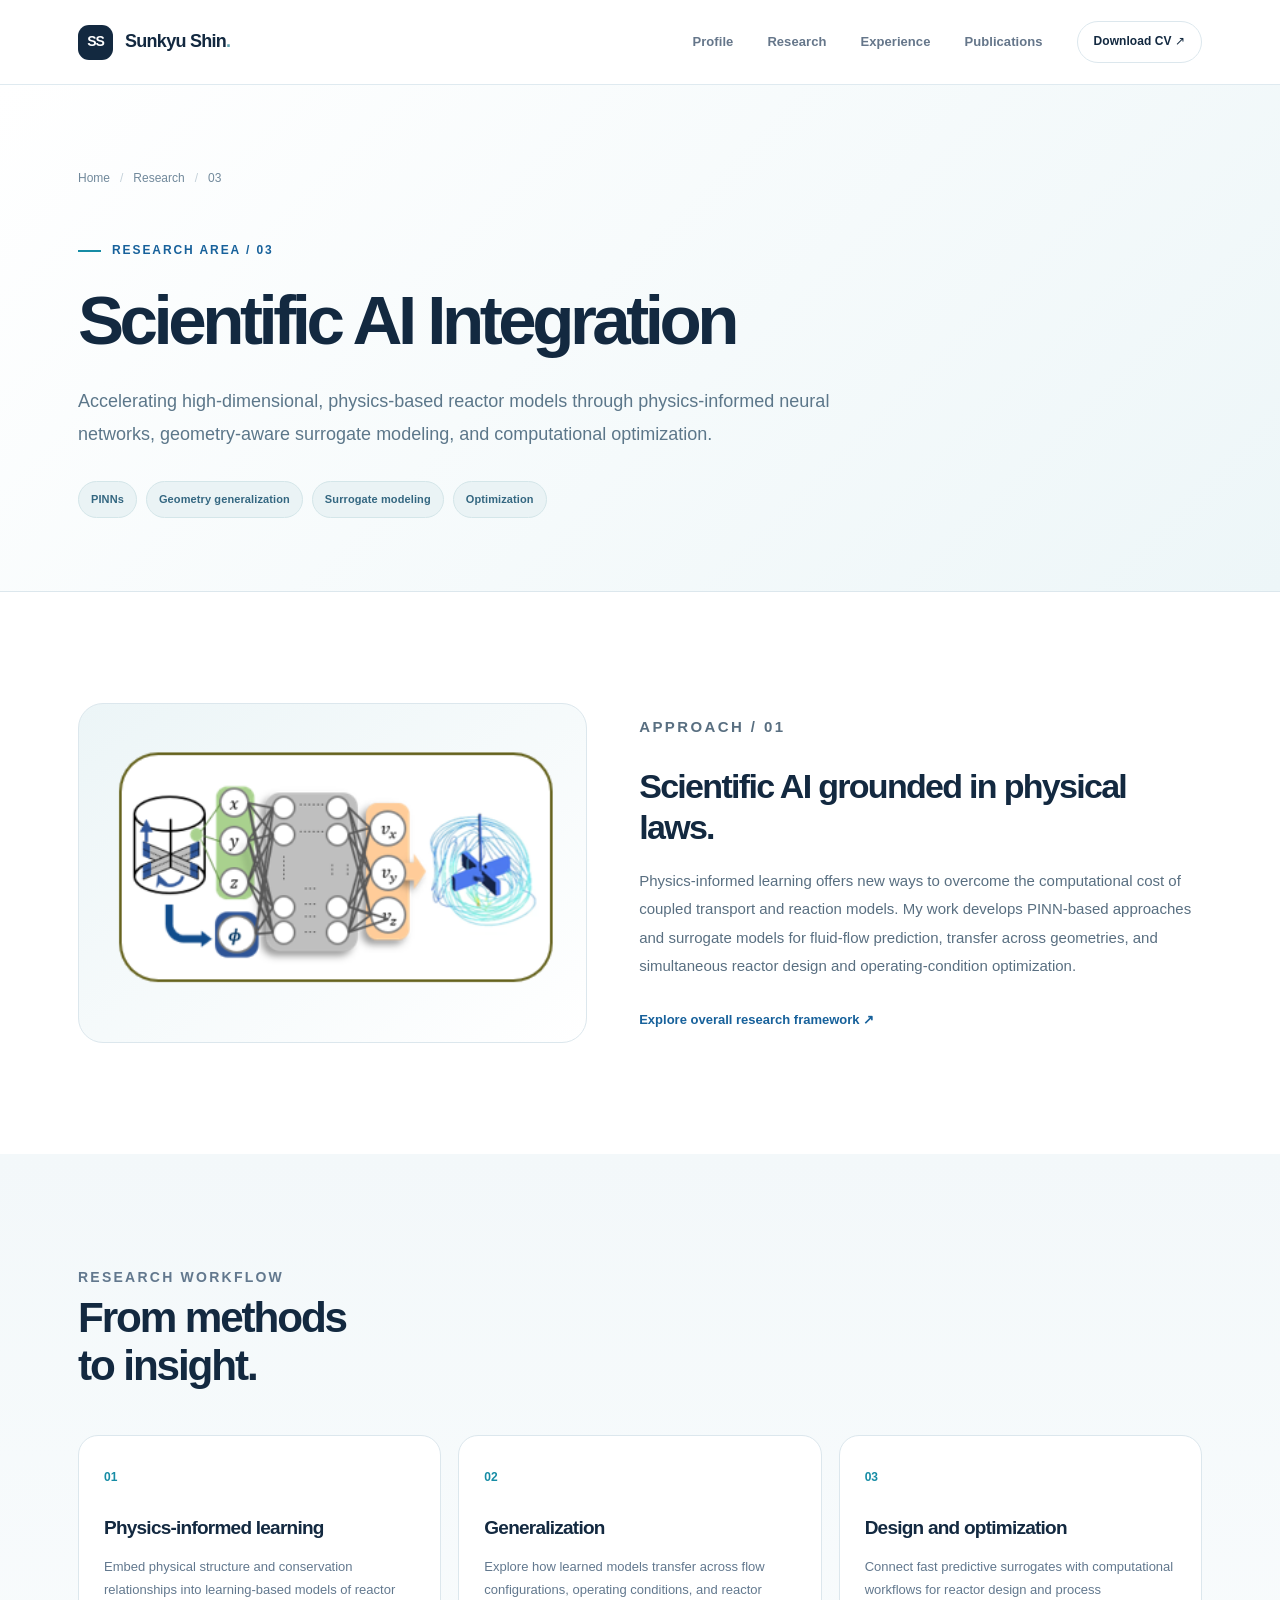
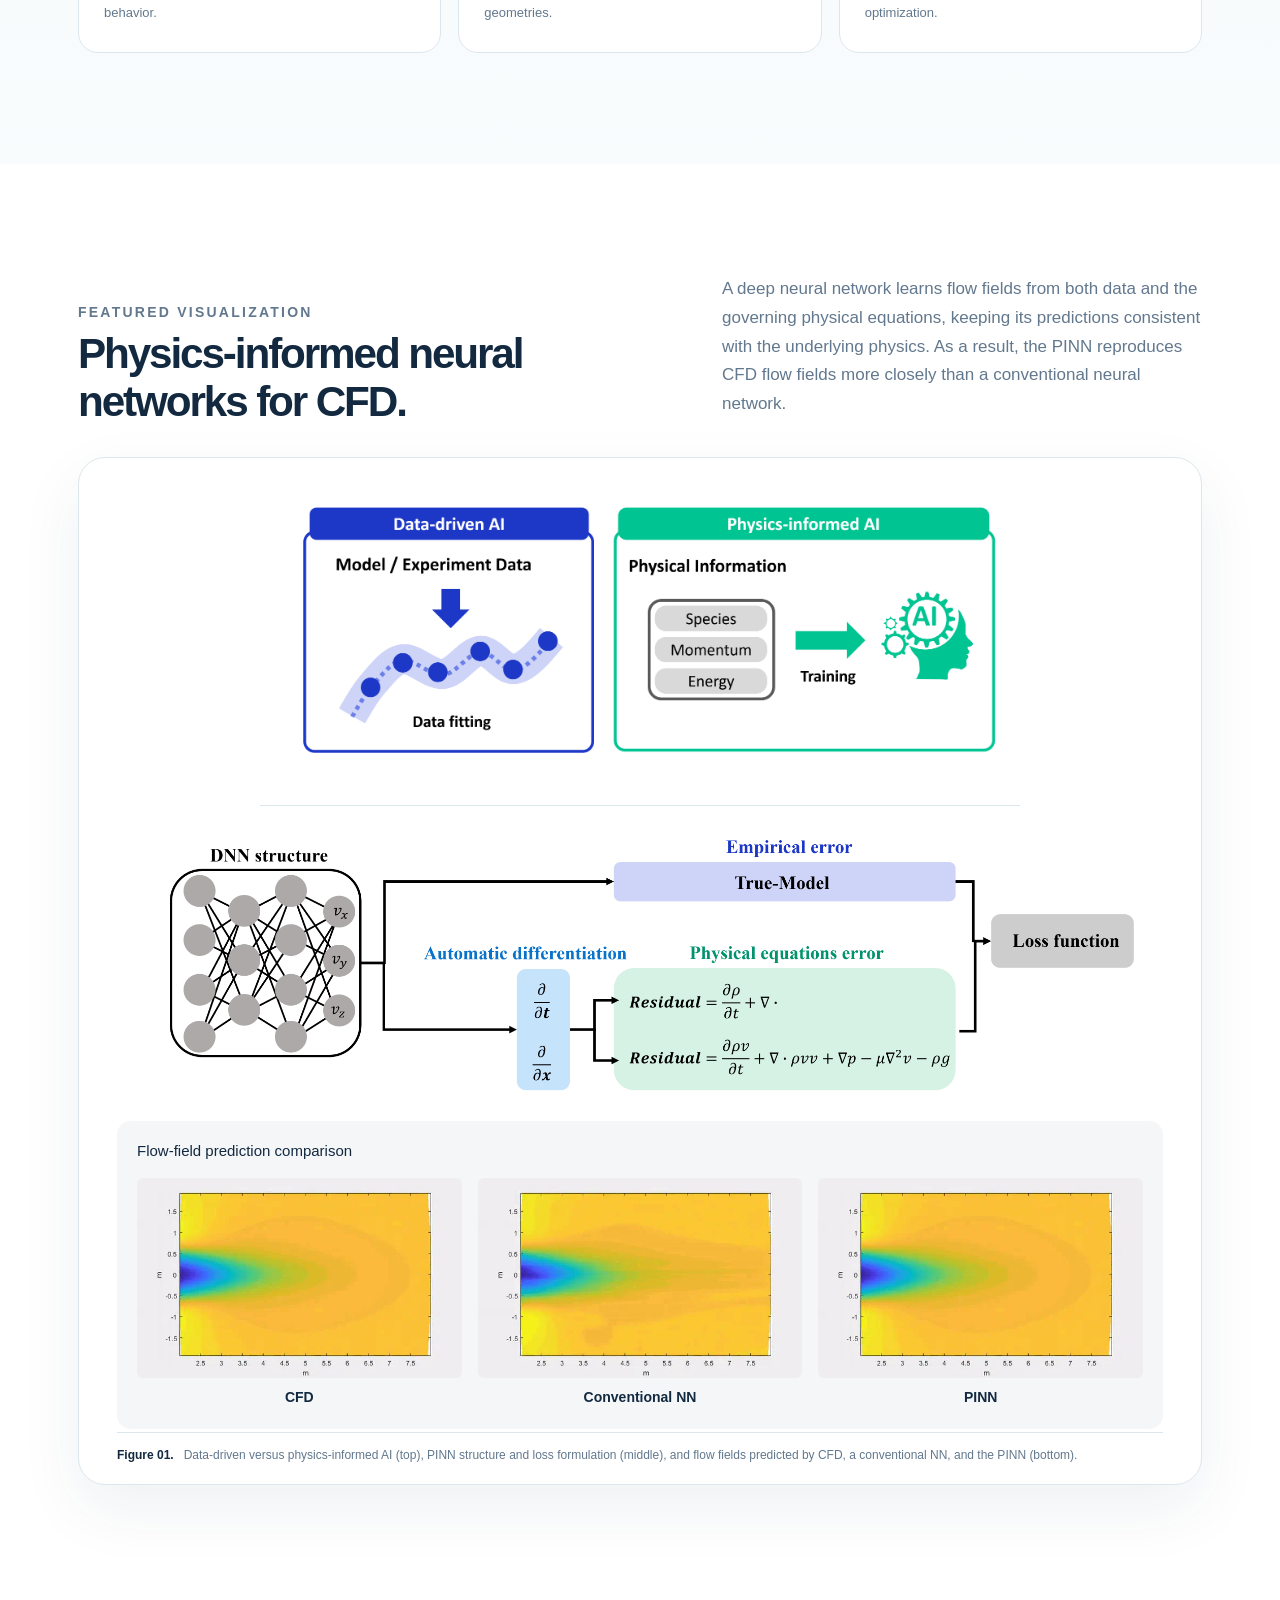
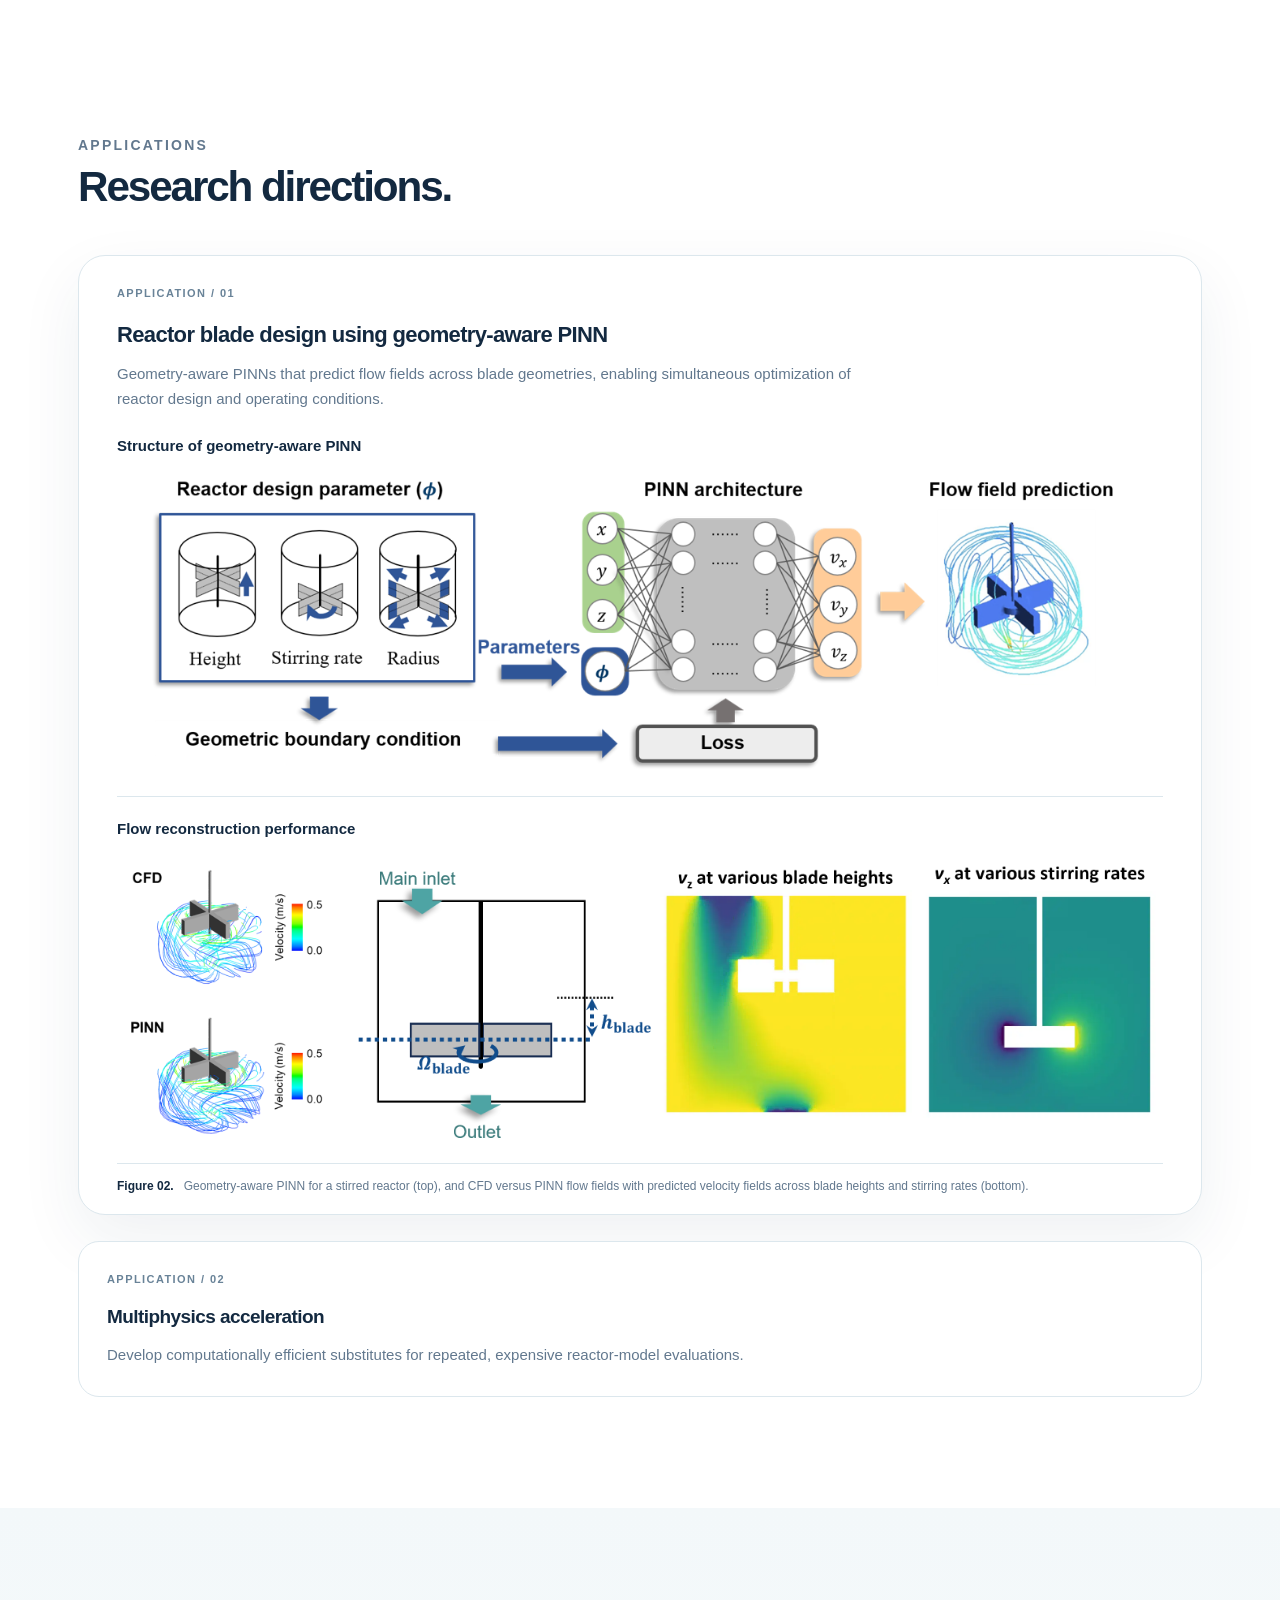
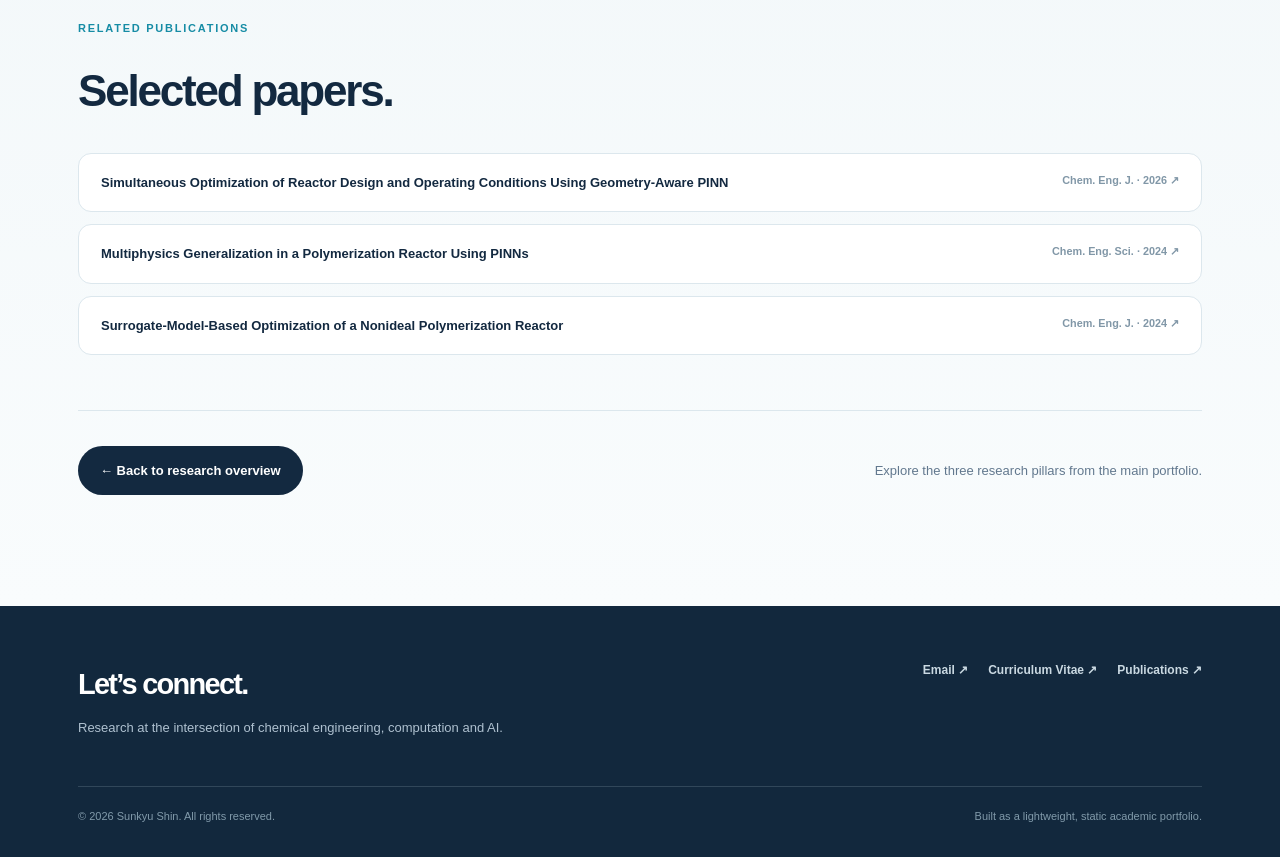
==== commit 5194aab6: "Refine AI page: concept figure, blade design application - Add data-driven vs physics-informed conce" ====
--- a/research-ai.html
+++ b/research-ai.html
@@ -7,7 +7,7 @@
     <meta name="description" content="Scientific AI Integration - research by Sunkyu Shin.">
     <title>Scientific AI Integration | Sunkyu Shin</title>
     <link rel="icon" type="image/svg+xml" href="assets/favicon.svg">
-    <link rel="stylesheet" href="css/style.css?v=20261016j">
+    <link rel="stylesheet" href="css/style.css?v=20261016m">
   </head>
   <body>
     <header class="site-header">
@@ -103,30 +103,31 @@
                 <p class="section-kicker">Featured visualization</p>
                 <h2>Physics-informed neural<br>networks for CFD.</h2>
               </div>
-              <p>A deep neural network predicts the velocity field, and automatic differentiation enforces the governing flow equations as residuals in the loss function alongside the empirical error. For flow past a cylinder (von Kármán vortex), the PINN prediction follows the CFD result more closely than a conventional neural network.</p>
+              <p>A deep neural network learns flow fields from both data and the governing physical equations, keeping its predictions consistent with the underlying physics. As a result, the PINN reproduces CFD flow fields more closely than a conventional neural network.</p>
             </div>
             <figure class="framework-panel">
+              <img class="concept-figure" src="assets/PINN_concept.png" alt="Concept comparison: data-driven AI fits model or experiment data, while physics-informed AI is trained with physical information on species, momentum, and energy" loading="lazy">
               <img src="assets/PINN.png" alt="PINN structure: a deep neural network whose loss combines empirical error against the true model and physical equation residuals computed by automatic differentiation" loading="lazy">
               <div class="vortex-demo">
-                <p class="vortex-title">von Kármán vortex</p>
+                <p class="vortex-title">Flow-field prediction comparison</p>
                 <div class="vortex-row">
                   <div class="vortex-panel">
-                    <img src="assets/vortex-cfd-pinn.webp" alt="CFD simulation of a von Kármán vortex" loading="lazy">
+                    <img src="assets/vortex-cfd-pinn.webp" alt="Flow field from CFD simulation" loading="lazy">
                     <span>CFD</span>
                   </div>
                   <div class="vortex-panel">
-                    <img src="assets/vortex-conventional-nn.webp" alt="Conventional neural network prediction of a von Kármán vortex" loading="lazy">
+                    <img src="assets/vortex-conventional-nn.webp" alt="Flow field predicted by a conventional neural network" loading="lazy">
                     <span>Conventional NN</span>
                   </div>
                   <div class="vortex-panel">
-                    <img src="assets/vortex-cfd-pinn.webp" alt="PINN prediction of a von Kármán vortex" loading="lazy">
+                    <img src="assets/vortex-cfd-pinn.webp" alt="Flow field predicted by the PINN" loading="lazy">
                     <span>PINN</span>
                   </div>
                 </div>
               </div>
               <figcaption class="framework-caption">
                 <b>Figure 01.</b>
-                <span>PINN structure and loss formulation (top), and CFD, conventional NN, and PINN predictions for the von Kármán vortex case (bottom).</span>
+                <span>Data-driven versus physics-informed AI (top), PINN structure and loss formulation (middle), and flow fields predicted by CFD, a conventional NN, and the PINN (bottom).</span>
               </figcaption>
             </figure>
           </div>
@@ -140,12 +141,32 @@
               <h2>Research directions.</h2>
             </div>
           </div>
-          <div class="case-list">
-            <article class="case">
-              <h3>Geometry-aware CFD surrogates</h3>
-              <p>Physics-informed models for flow prediction and geometry-dependent reactor optimization, with room to showcase the existing PINN–CFD animation.</p>
-            </article>
-            <article class="case">
+          <article class="framework-panel app-case reveal">
+            <div class="framework-top">
+              <span>Application / 01</span>
+            </div>
+            <h3>Reactor blade design using geometry-aware PINN</h3>
+            <p>Geometry-aware PINNs that predict flow fields across blade geometries, enabling simultaneous optimization of reactor design and operating conditions.</p>
+            <figure>
+              <p class="fig-subtitle">Structure of geometry-aware PINN</p>
+              <img src="assets/geometric-pinn.png" alt="Geometry-aware PINN: reactor design parameters (height, stirring rate, radius) and geometric boundary conditions feed a PINN that predicts the flow field" loading="lazy">
+              <p class="fig-subtitle">Flow reconstruction performance</p>
+              <div class="anim-overlay">
+                <img src="assets/geometric-pinn-results.png" alt="Results: CFD and PINN streamlines, stirred reactor schematic with blade height and stirring rate, and predicted velocity fields at various blade heights and stirring rates" loading="lazy">
+                <img class="anim-layer" style="left:51.919%;top:11.825%;width:24.078%;height:74.550%" src="assets/blade-height-vz.webp" alt="" loading="lazy">
+                <img class="anim-layer" style="left:77.050%;top:12.339%;width:22.272%;height:74.036%" src="assets/stirring-rate-vx.webp" alt="" loading="lazy">
+              </div>
+              <figcaption class="framework-caption">
+                <b>Figure 02.</b>
+                <span>Geometry-aware PINN for a stirred reactor (top), and CFD versus PINN flow fields with predicted velocity fields across blade heights and stirring rates (bottom).</span>
+              </figcaption>
+            </figure>
+          </article>
+          <div class="case-list single">
+            <article class="case reveal">
+              <div class="framework-top">
+                <span>Application / 02</span>
+              </div>
               <h3>Multiphysics acceleration</h3>
               <p>Develop computationally efficient substitutes for repeated, expensive reactor-model evaluations.</p>
             </article>
@@ -187,6 +208,6 @@
         </div>
       </div>
     </footer>
-    <script src="js/site.js?v=20261016j" defer></script>
+    <script src="js/site.js?v=20261016m" defer></script>
   </body>
 </html>
--- a/css/style.css
+++ b/css/style.css
@@ -923,6 +923,13 @@
   margin-bottom: 0;
 }
 
+.concept-figure {
+  max-width: 760px;
+  margin: 0 auto 22px;
+  padding-bottom: 22px;
+  border-bottom: 1px solid var(--line);
+}
+
 .vortex-demo {
   margin-top: 22px;
   padding: 18px 20px 20px;
@@ -1138,6 +1145,32 @@
 
 .app-case figure {
   margin: 0;
+}
+
+.fig-subtitle {
+  margin: 0 0 12px;
+  font-size: 15px;
+  font-weight: 700;
+  color: var(--ink);
+}
+
+.app-case figure > img + .fig-subtitle {
+  margin-top: 26px;
+  padding-top: 20px;
+  border-top: 1px solid var(--line);
+}
+
+.anim-overlay {
+  position: relative;
+}
+
+.anim-overlay img {
+  width: 100%;
+}
+
+.anim-overlay .anim-layer {
+  position: absolute;
+  object-fit: fill;
 }
 
 .ref-links {
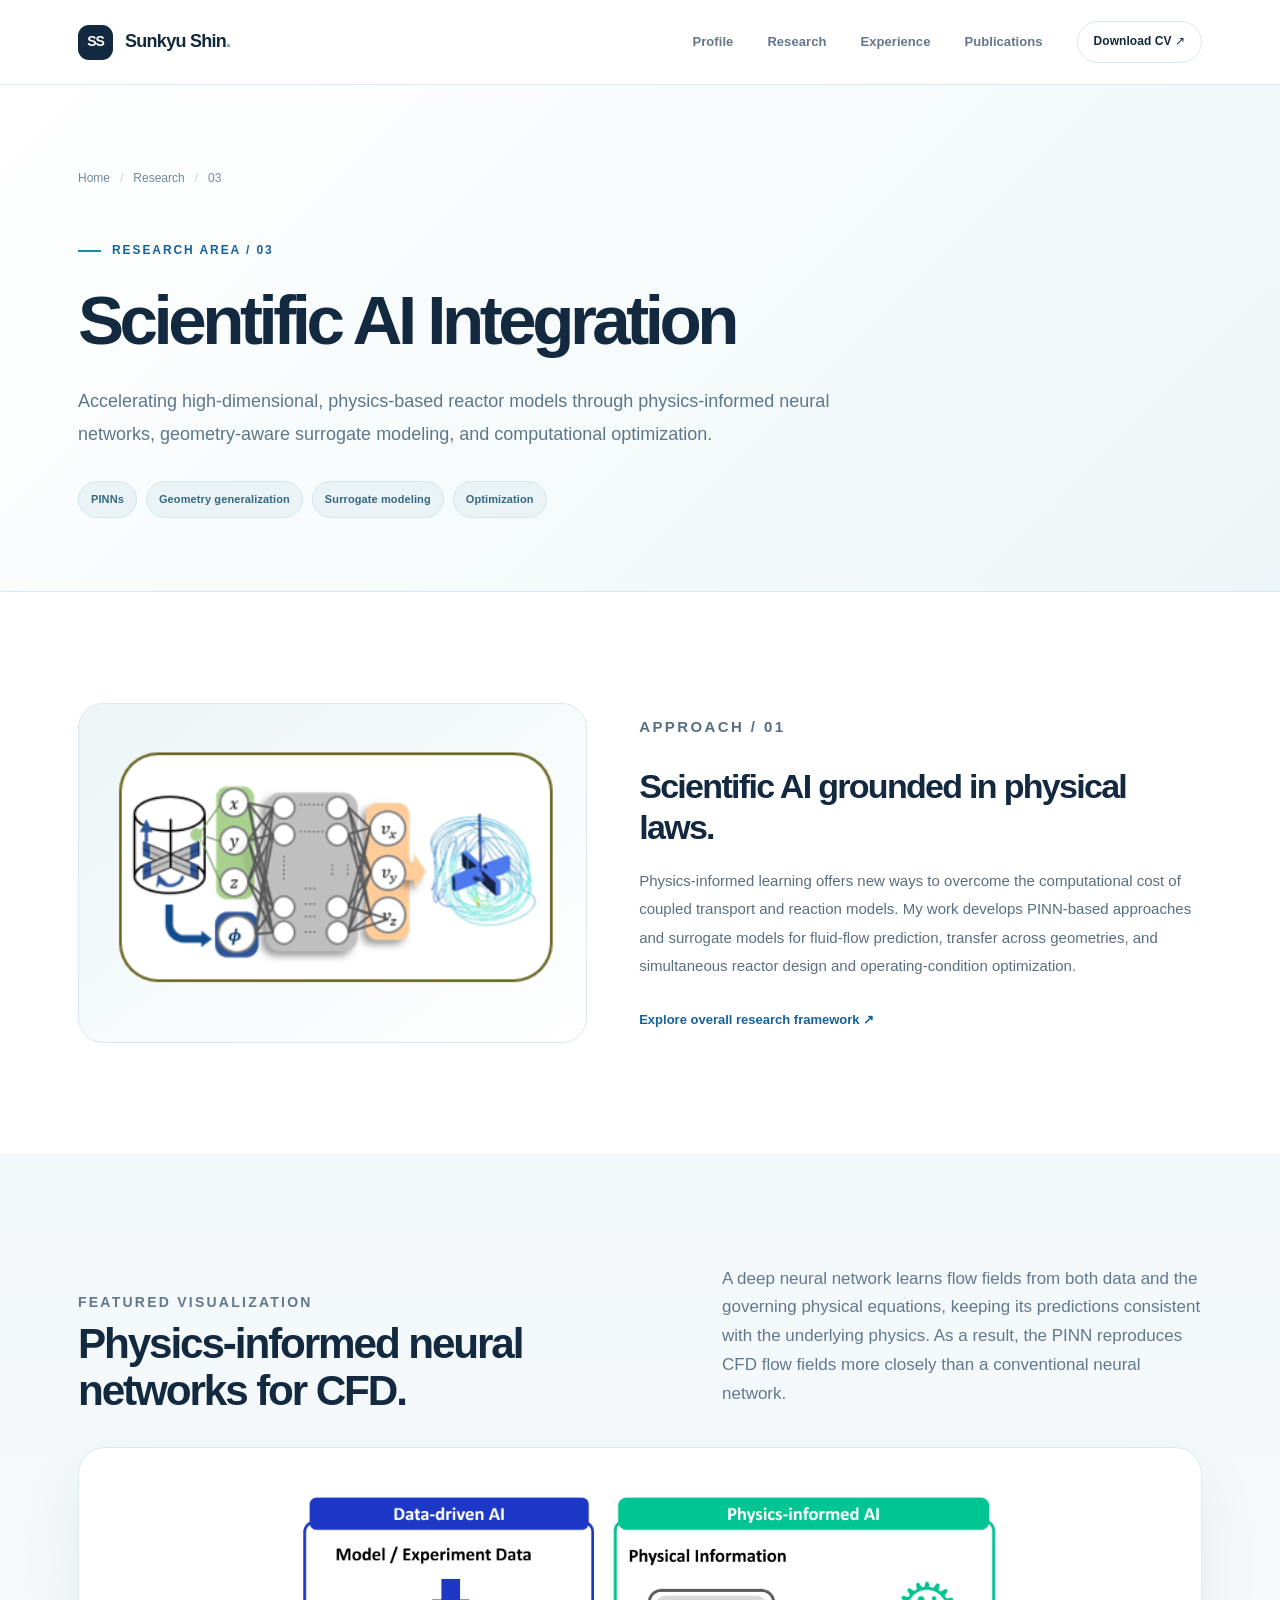
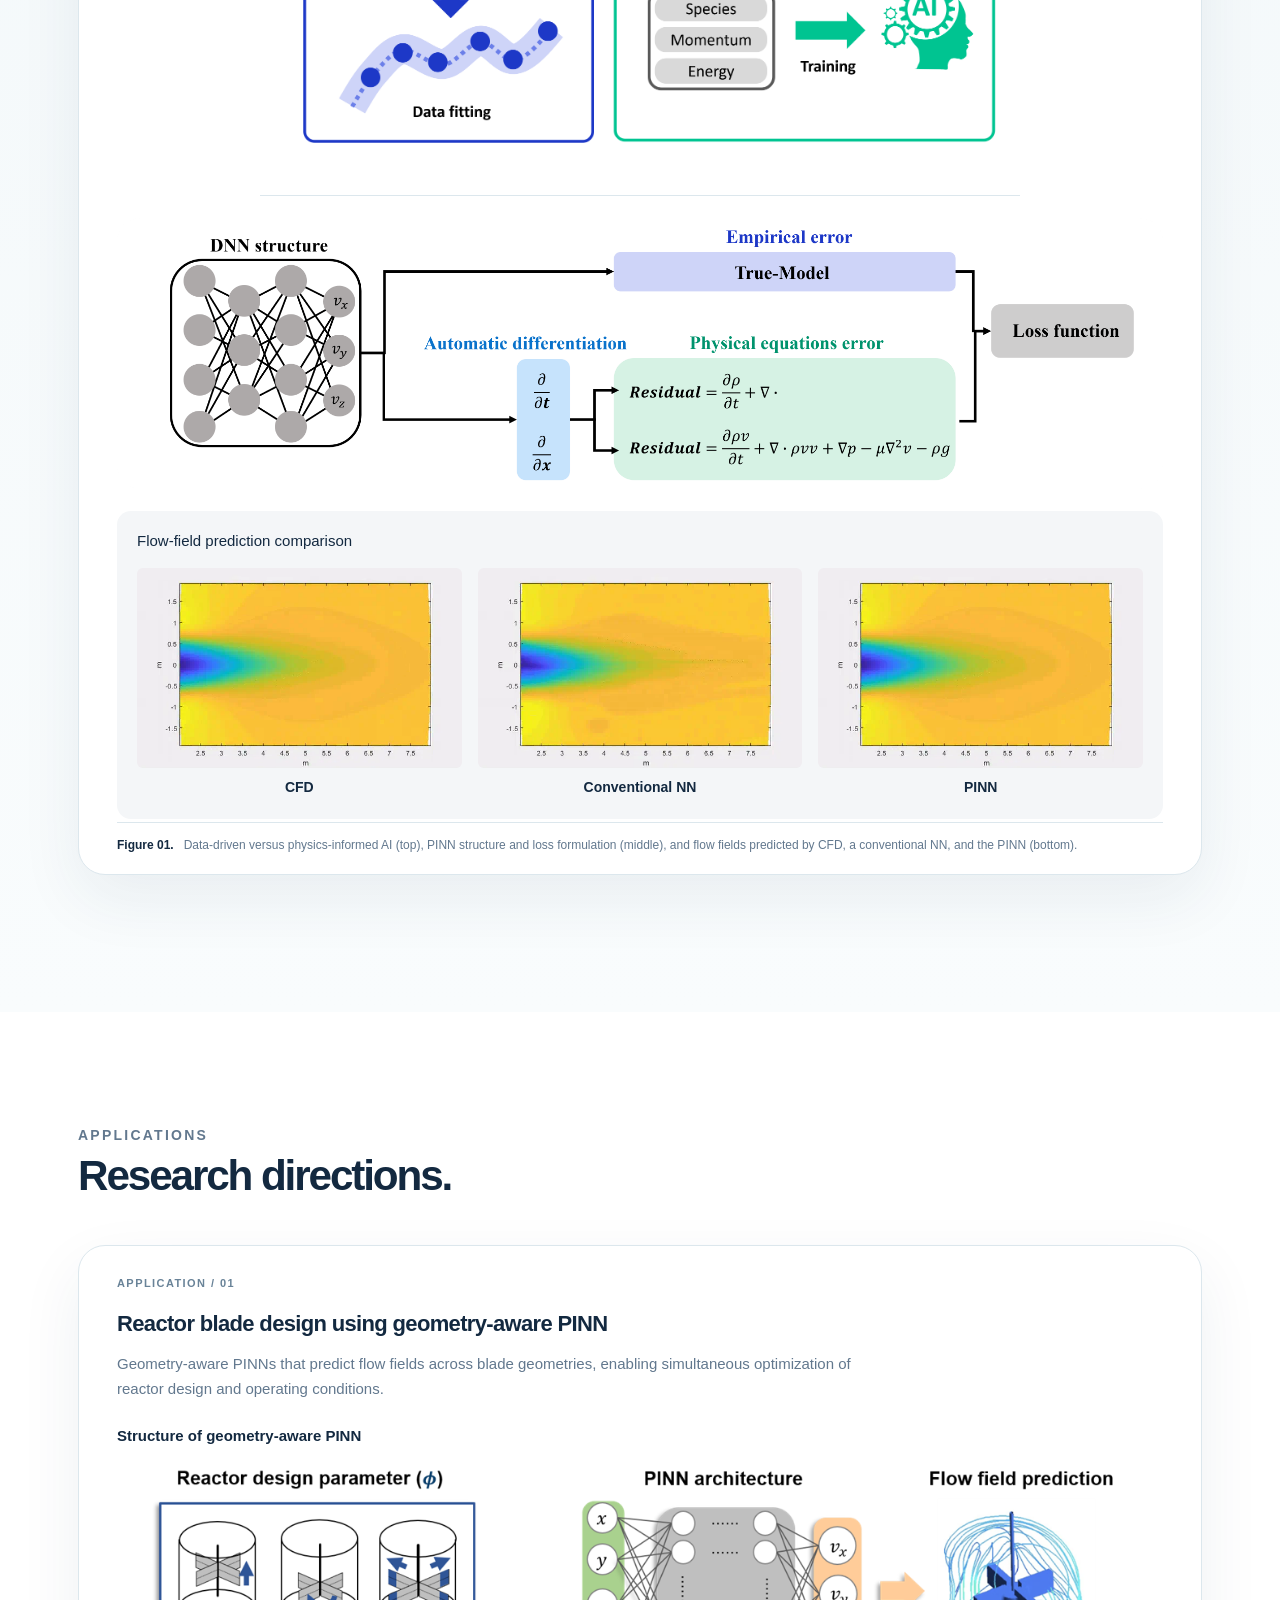
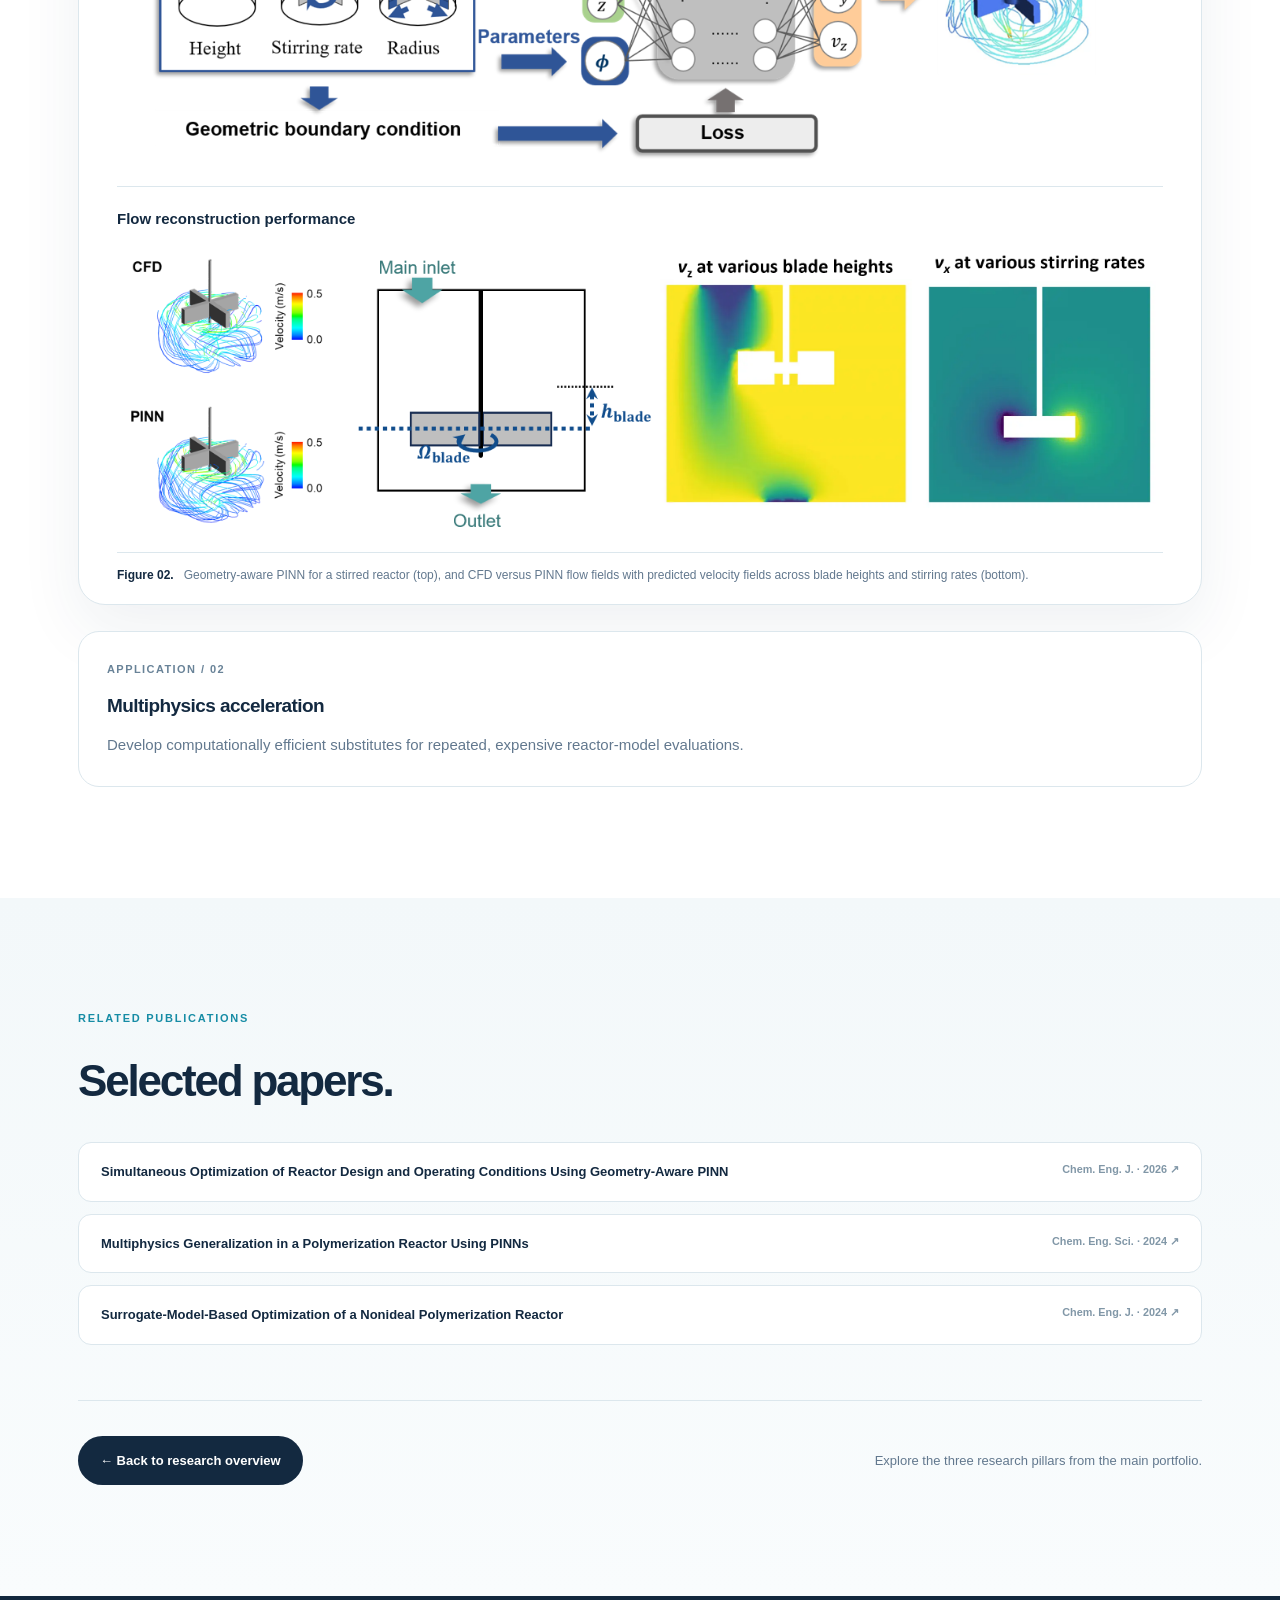
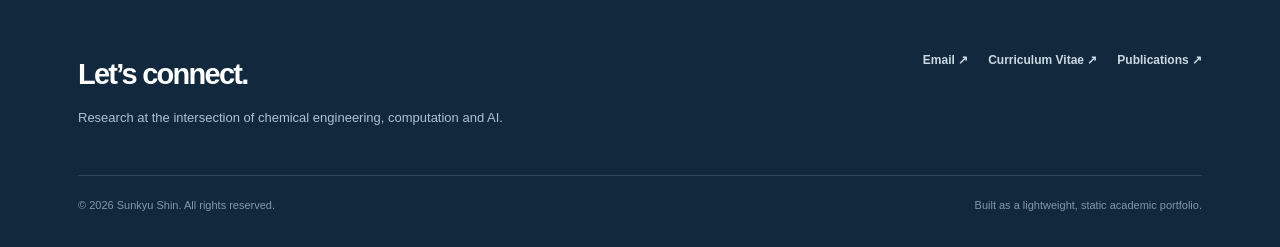
==== commit 39cb07b1: "Remove redundant workflow sections from AI and kinetics pages Co-Authored-By: Claude Opus 5.5 <norep" ====
--- a/research-ai.html
+++ b/research-ai.html
@@ -69,33 +69,6 @@
         </div>
       </section>
       <section class="section section-mist">
-        <div class="shell">
-          <div class="section-head">
-            <div>
-              <p class="section-kicker">Research workflow</p>
-              <h2>From methods<br>to insight.</h2>
-            </div>
-          </div>
-          <div class="process-grid">
-            <article class="process-card">
-              <span class="process-num">01</span>
-              <h3>Physics-informed learning</h3>
-              <p>Embed physical structure and conservation relationships into learning-based models of reactor behavior.</p>
-            </article>
-            <article class="process-card">
-              <span class="process-num">02</span>
-              <h3>Generalization</h3>
-              <p>Explore how learned models transfer across flow configurations, operating conditions, and reactor geometries.</p>
-            </article>
-            <article class="process-card">
-              <span class="process-num">03</span>
-              <h3>Design and optimization</h3>
-              <p>Connect fast predictive surrogates with computational workflows for reactor design and process optimization.</p>
-            </article>
-          </div>
-        </div>
-      </section>
-      <section class="section section-white">
         <div class="shell">
           <div class="detail-figure reveal">
             <div class="section-head">
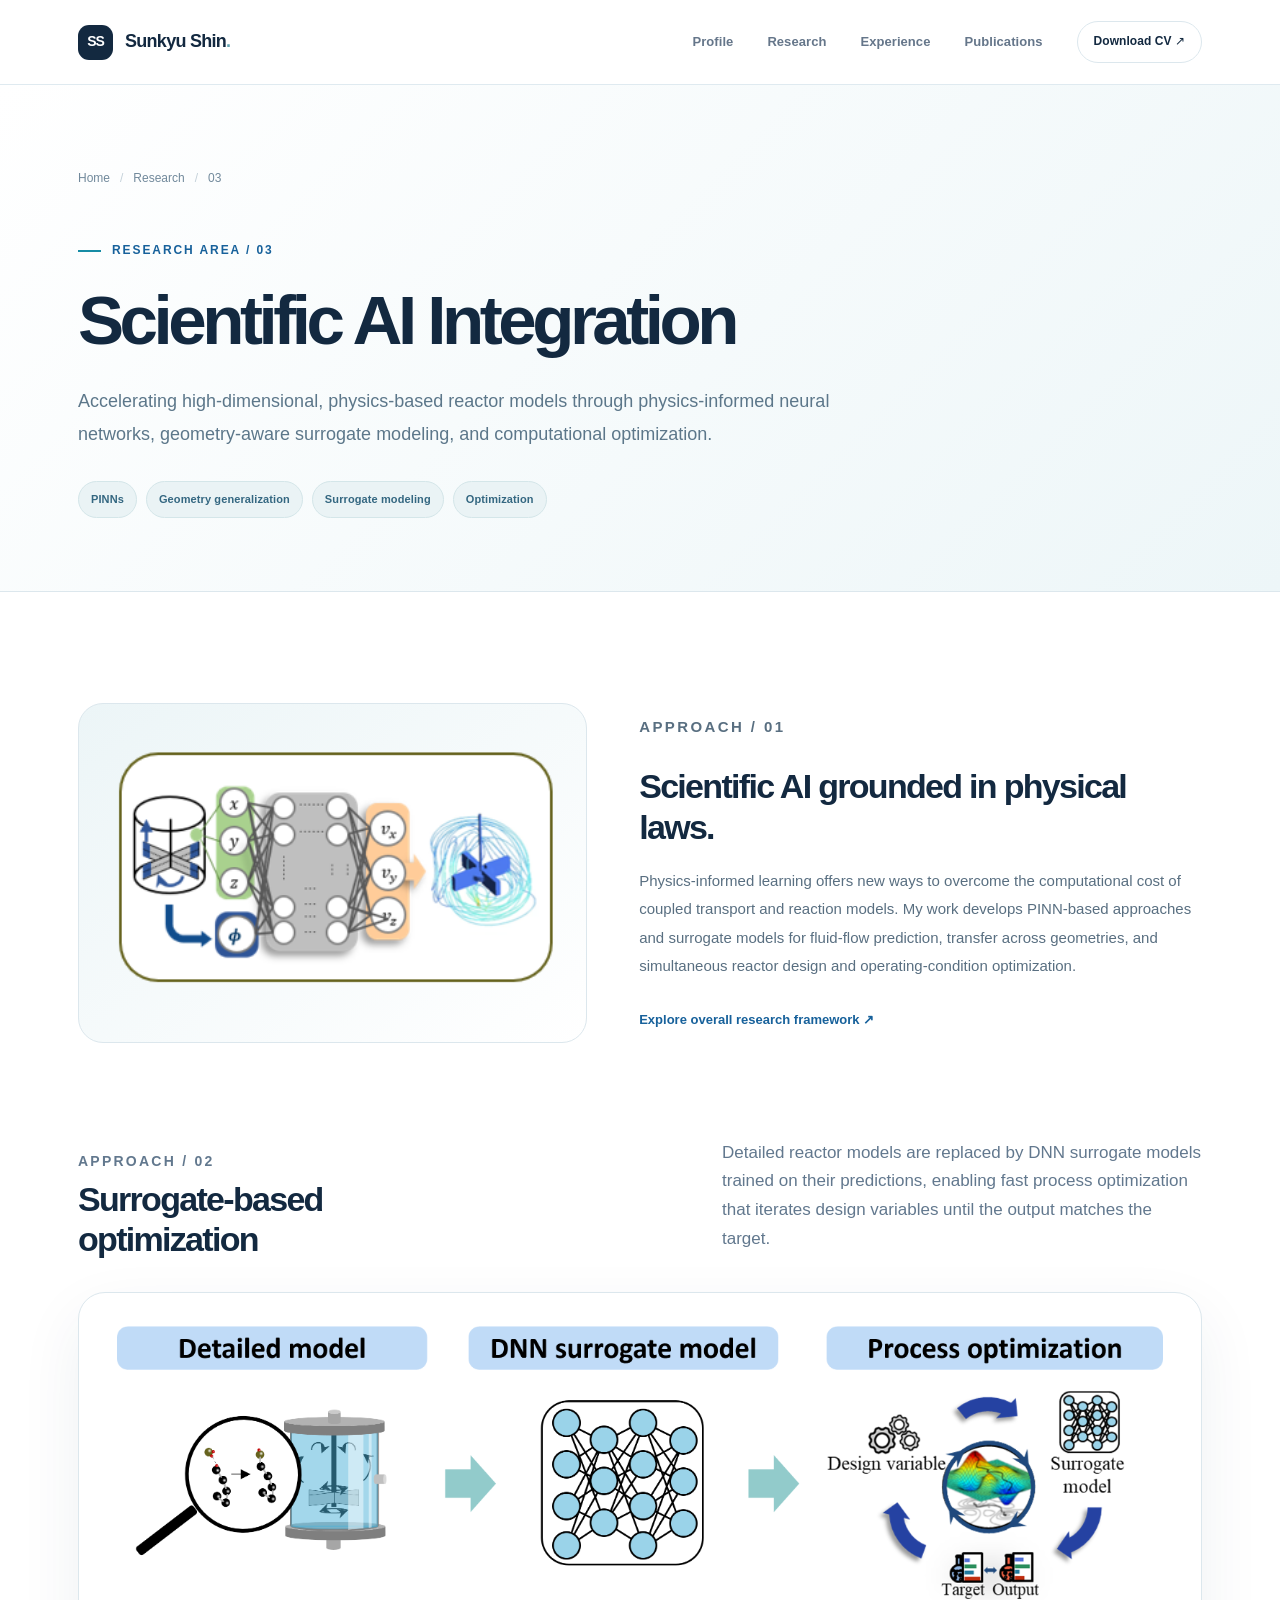
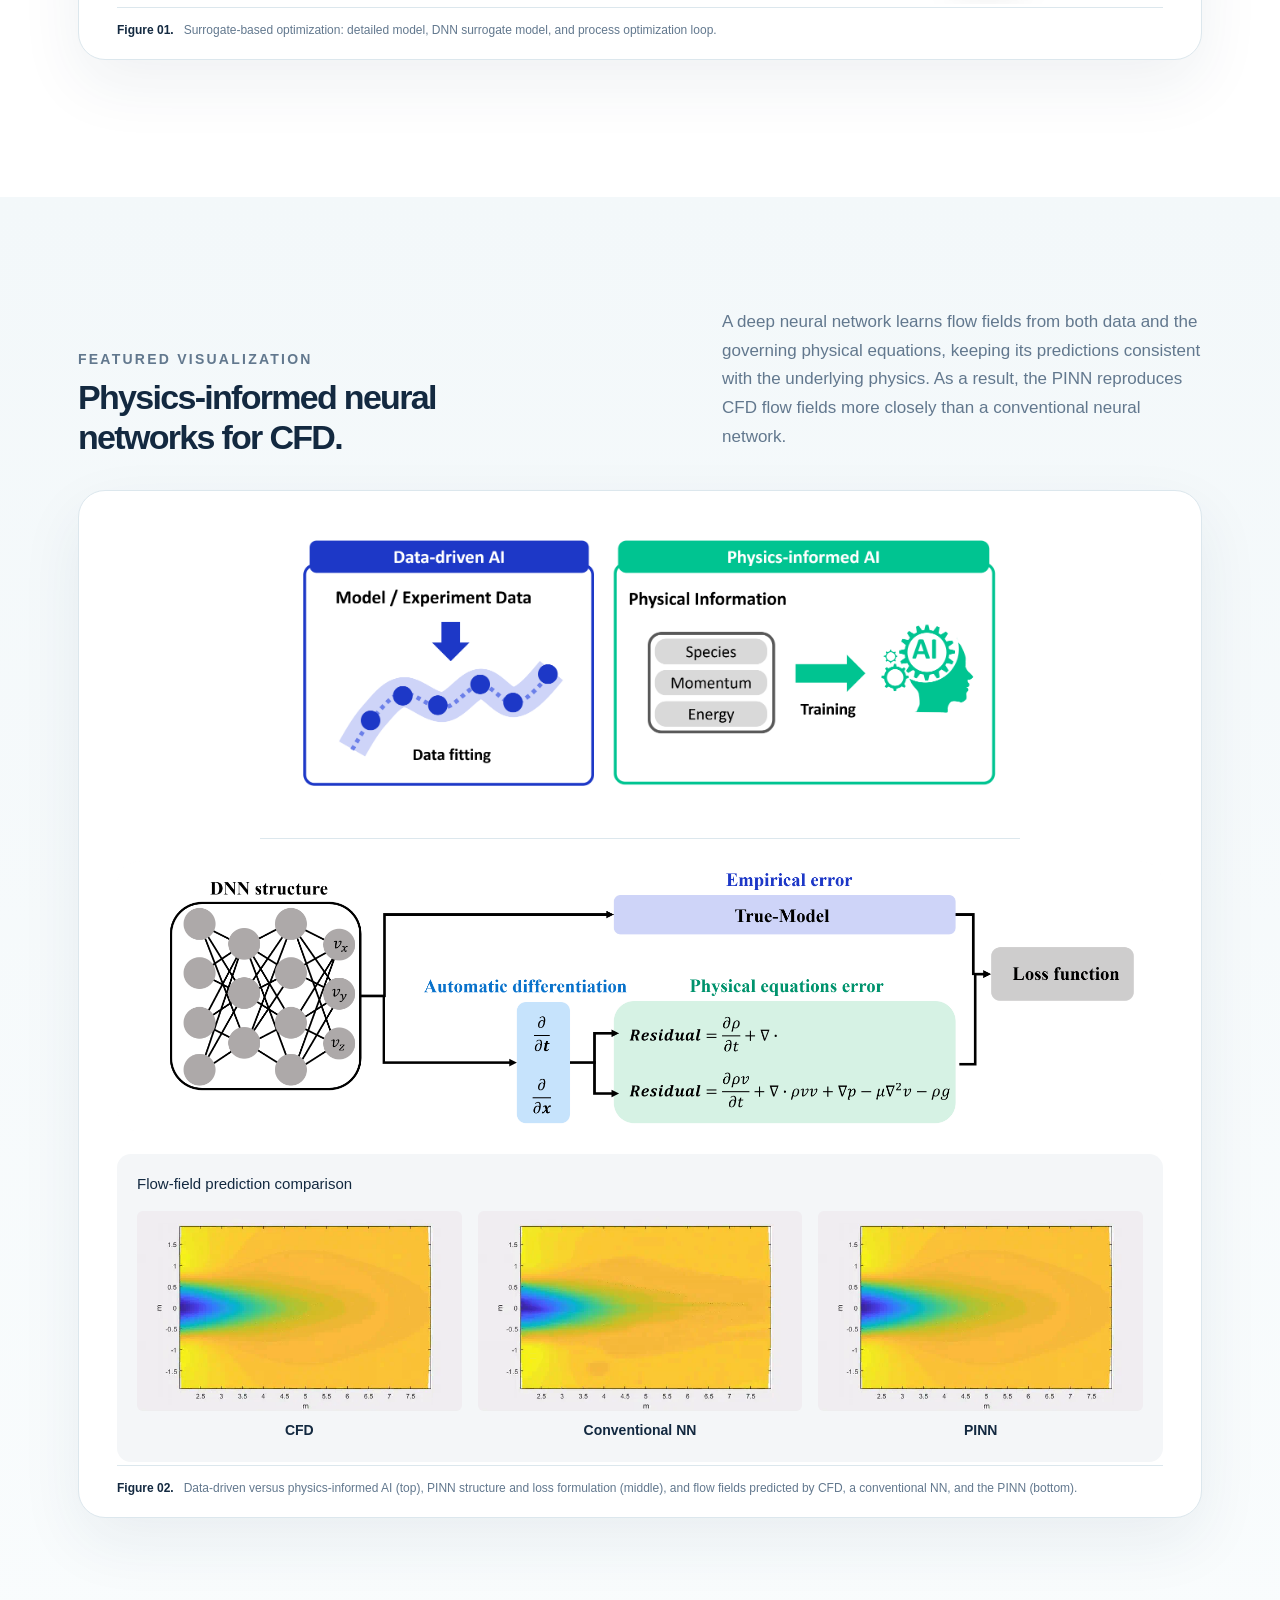
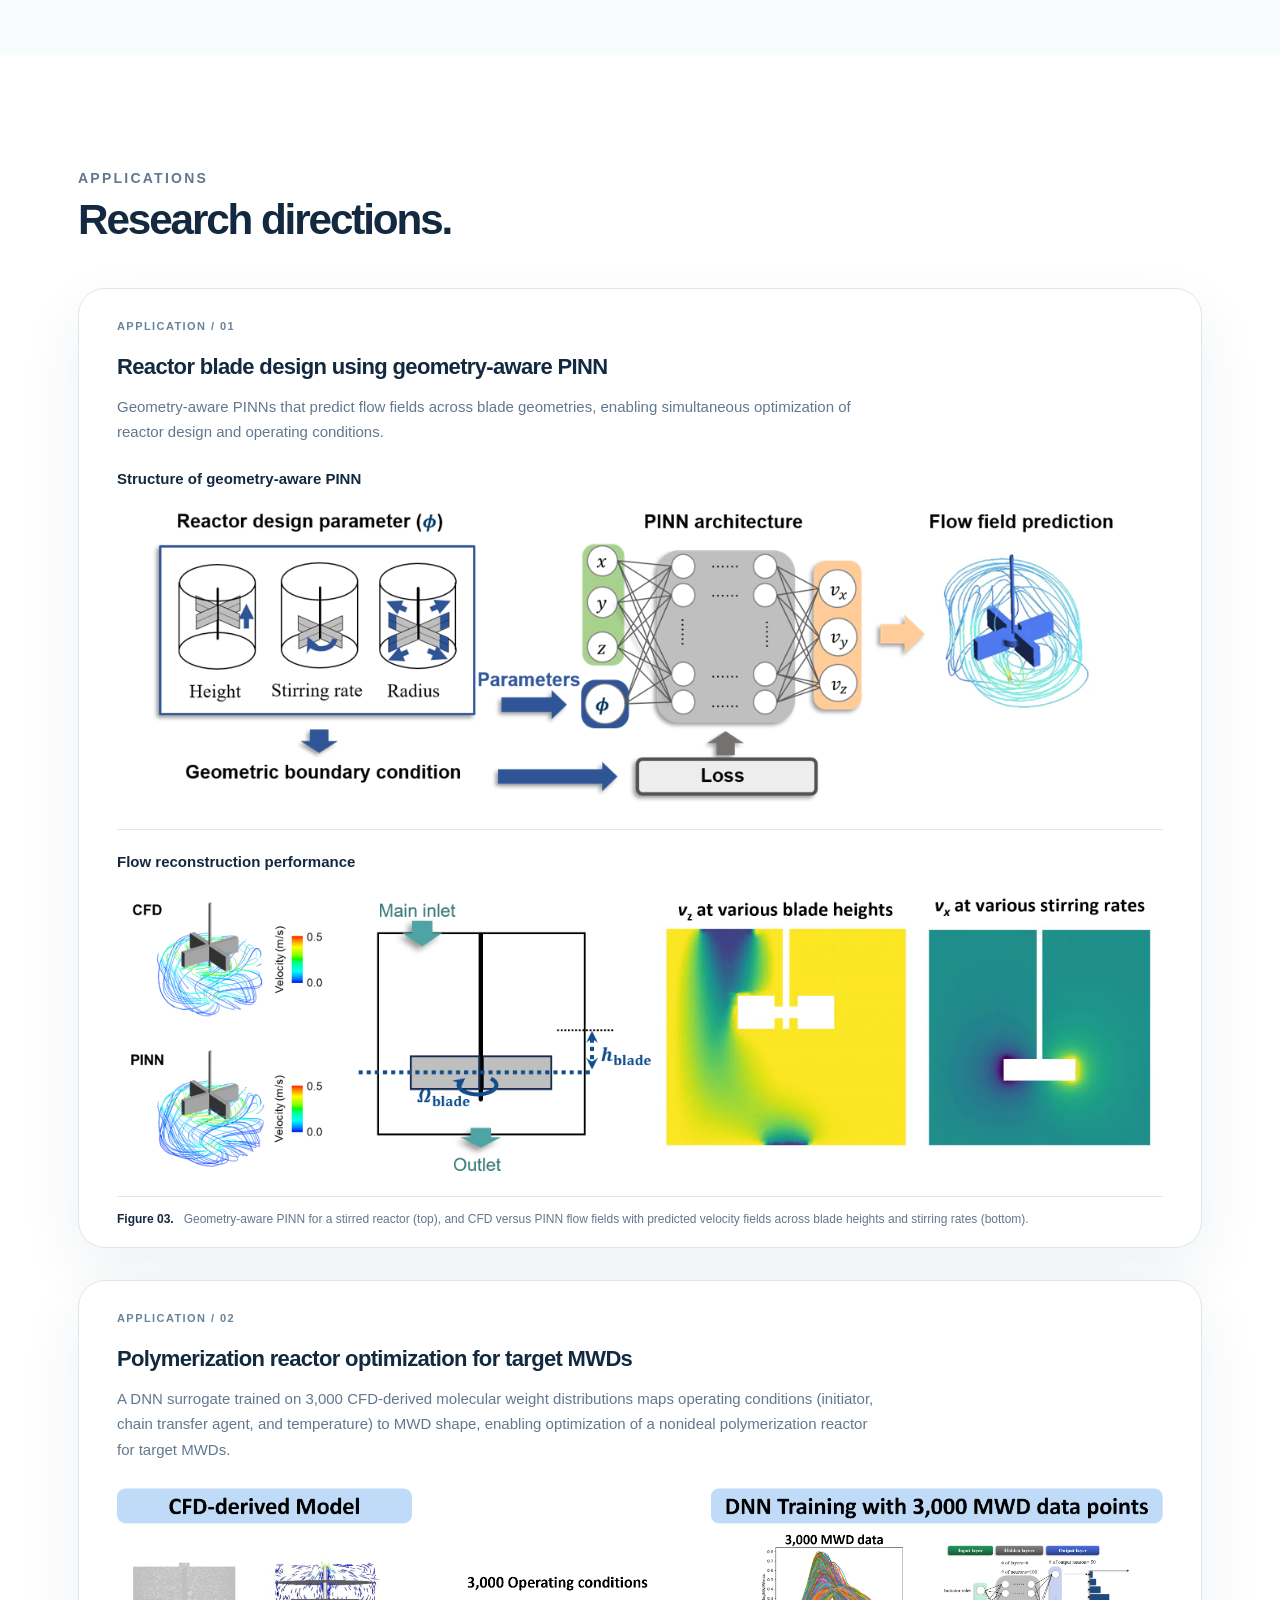
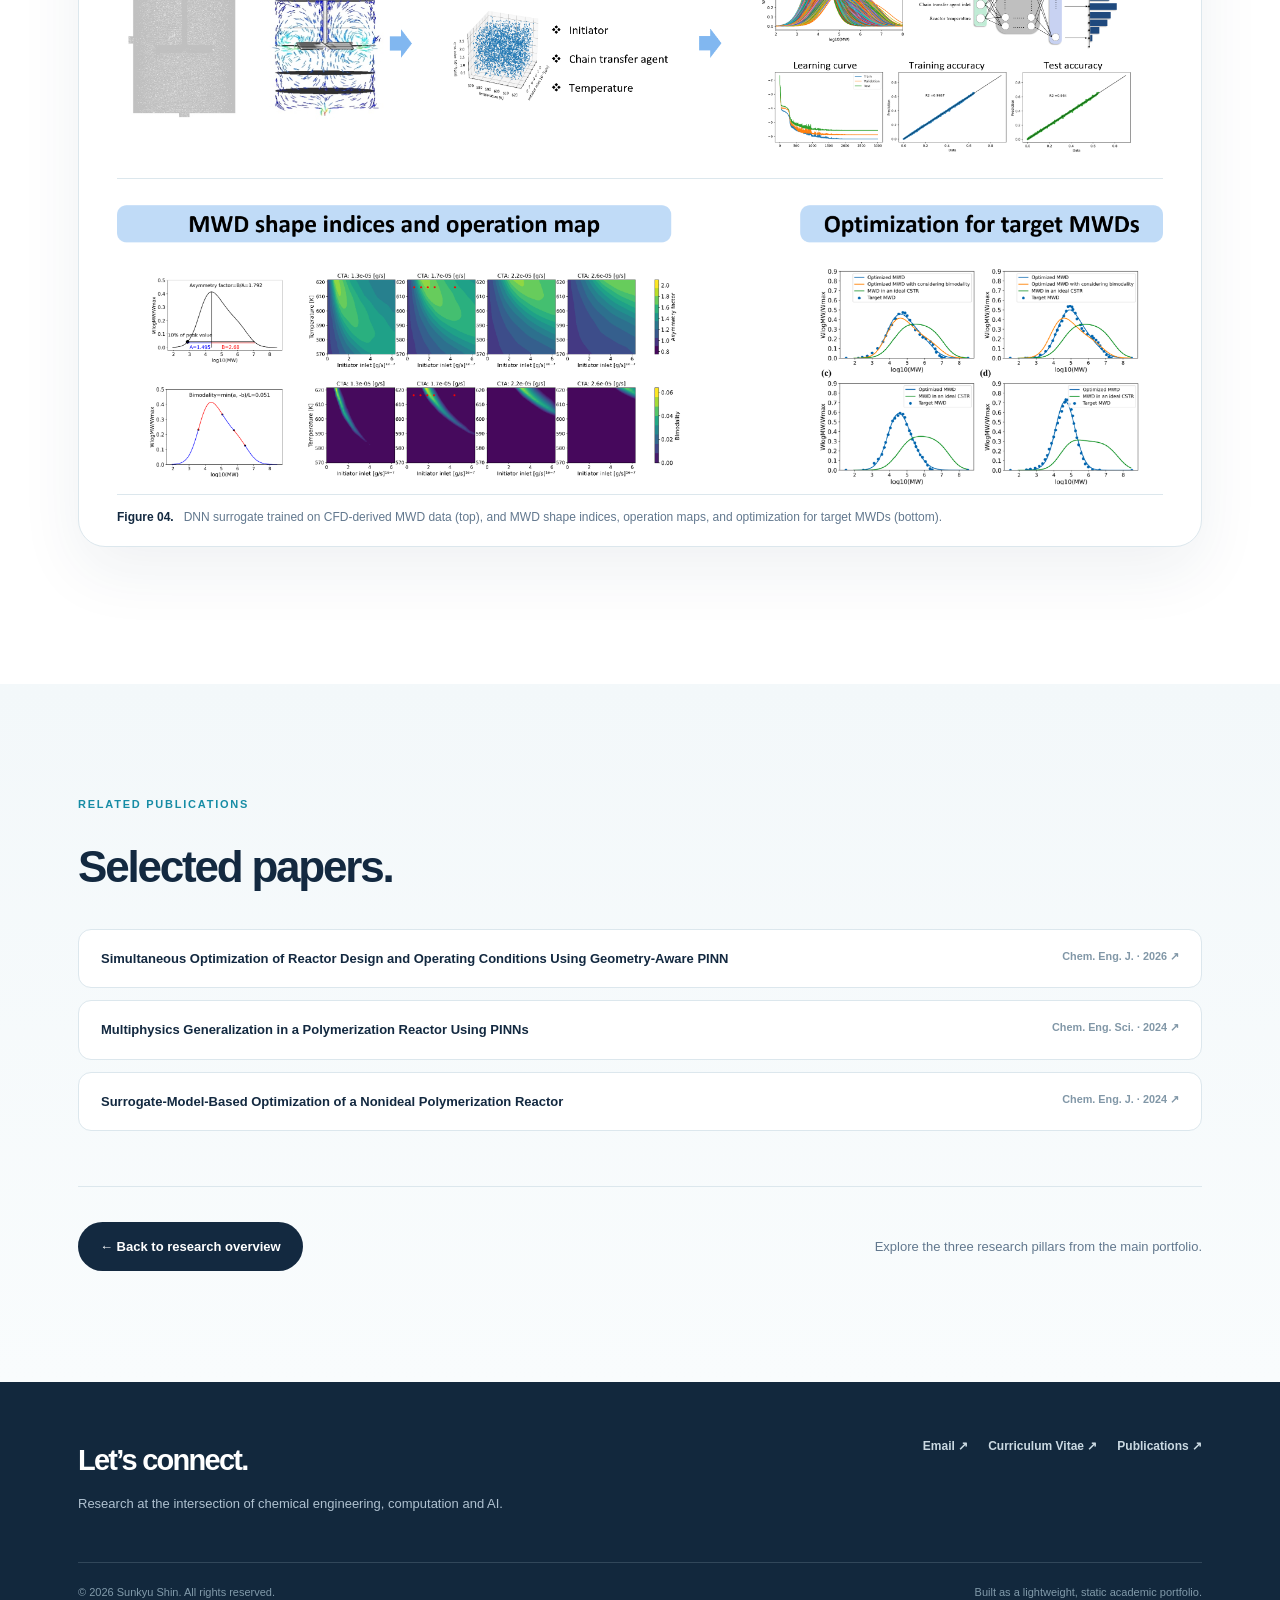
==== commit 05db286b: "Add surrogate optimization approach and MWD application to AI page - Approach 02: surrogate-based op" ====
--- a/research-ai.html
+++ b/research-ai.html
@@ -7,7 +7,7 @@
     <meta name="description" content="Scientific AI Integration - research by Sunkyu Shin.">
     <title>Scientific AI Integration | Sunkyu Shin</title>
     <link rel="icon" type="image/svg+xml" href="assets/favicon.svg">
-    <link rel="stylesheet" href="css/style.css?v=20261016m">
+    <link rel="stylesheet" href="css/style.css?v=20261016o">
   </head>
   <body>
     <header class="site-header">
@@ -66,6 +66,22 @@
               <a href="index.html#research" class="text-link">Explore overall research framework ↗</a>
             </div>
           </div>
+          <div class="detail-figure reveal">
+            <div class="section-head">
+              <div>
+                <p class="section-kicker">Approach / 02</p>
+                <h2>Surrogate-based<br>optimization</h2>
+              </div>
+              <p>Detailed reactor models are replaced by DNN surrogate models trained on their predictions, enabling fast process optimization that iterates design variables until the output matches the target.</p>
+            </div>
+            <figure class="framework-panel">
+              <img src="assets/surrogate-optimization.png" alt="Surrogate-based optimization workflow: a detailed reactor model, a DNN surrogate model, and a process optimization loop between design variables, surrogate model, and target output" loading="lazy">
+              <figcaption class="framework-caption">
+                <b>Figure 01.</b>
+                <span>Surrogate-based optimization: detailed model, DNN surrogate model, and process optimization loop.</span>
+              </figcaption>
+            </figure>
+          </div>
         </div>
       </section>
       <section class="section section-mist">
@@ -99,7 +115,7 @@
                 </div>
               </div>
               <figcaption class="framework-caption">
-                <b>Figure 01.</b>
+                <b>Figure 02.</b>
                 <span>Data-driven versus physics-informed AI (top), PINN structure and loss formulation (middle), and flow fields predicted by CFD, a conventional NN, and the PINN (bottom).</span>
               </figcaption>
             </figure>
@@ -130,20 +146,26 @@
                 <img class="anim-layer" style="left:77.050%;top:12.339%;width:22.272%;height:74.036%" src="assets/stirring-rate-vx.webp" alt="" loading="lazy">
               </div>
               <figcaption class="framework-caption">
-                <b>Figure 02.</b>
+                <b>Figure 03.</b>
                 <span>Geometry-aware PINN for a stirred reactor (top), and CFD versus PINN flow fields with predicted velocity fields across blade heights and stirring rates (bottom).</span>
               </figcaption>
             </figure>
           </article>
-          <div class="case-list single">
-            <article class="case reveal">
-              <div class="framework-top">
-                <span>Application / 02</span>
-              </div>
-              <h3>Multiphysics acceleration</h3>
-              <p>Develop computationally efficient substitutes for repeated, expensive reactor-model evaluations.</p>
-            </article>
-          </div>
+          <article class="framework-panel app-case reveal">
+            <div class="framework-top">
+              <span>Application / 02</span>
+            </div>
+            <h3>Polymerization reactor optimization for target MWDs</h3>
+            <p>A DNN surrogate trained on 3,000 CFD-derived molecular weight distributions maps operating conditions (initiator, chain transfer agent, and temperature) to MWD shape, enabling optimization of a nonideal polymerization reactor for target MWDs.</p>
+            <figure>
+              <img src="assets/polymerization-surrogate.png" alt="Surrogate development: CFD-derived reactor model, 3,000 operating conditions of initiator, chain transfer agent, and temperature, and DNN training on 3,000 MWD data points with learning curve and accuracy plots" loading="lazy">
+              <img src="assets/mwd-optimization.png" alt="MWD shape indices (asymmetry factor and bimodality) with operation maps, and optimized MWDs compared with target MWDs and an ideal CSTR" loading="lazy">
+              <figcaption class="framework-caption">
+                <b>Figure 04.</b>
+                <span>DNN surrogate trained on CFD-derived MWD data (top), and MWD shape indices, operation maps, and optimization for target MWDs (bottom).</span>
+              </figcaption>
+            </figure>
+          </article>
         </div>
       </section>
       <section class="section section-mist">
@@ -181,6 +203,6 @@
         </div>
       </div>
     </footer>
-    <script src="js/site.js?v=20261016m" defer></script>
+    <script src="js/site.js?v=20261016o" defer></script>
   </body>
 </html>
--- a/css/style.css
+++ b/css/style.css
@@ -919,6 +919,12 @@
   margin-top: 0;
 }
 
+.detail-figure .section-head h2 {
+  font-size: 34px;
+  letter-spacing: -.05em;
+  line-height: 1.2;
+}
+
 .detail-figure .section-head {
   margin-bottom: 0;
 }
@@ -1152,6 +1158,12 @@
   font-size: 15px;
   font-weight: 700;
   color: var(--ink);
+}
+
+.app-case figure > img + img {
+  margin-top: 24px;
+  padding-top: 22px;
+  border-top: 1px solid var(--line);
 }
 
 .app-case figure > img + .fig-subtitle {
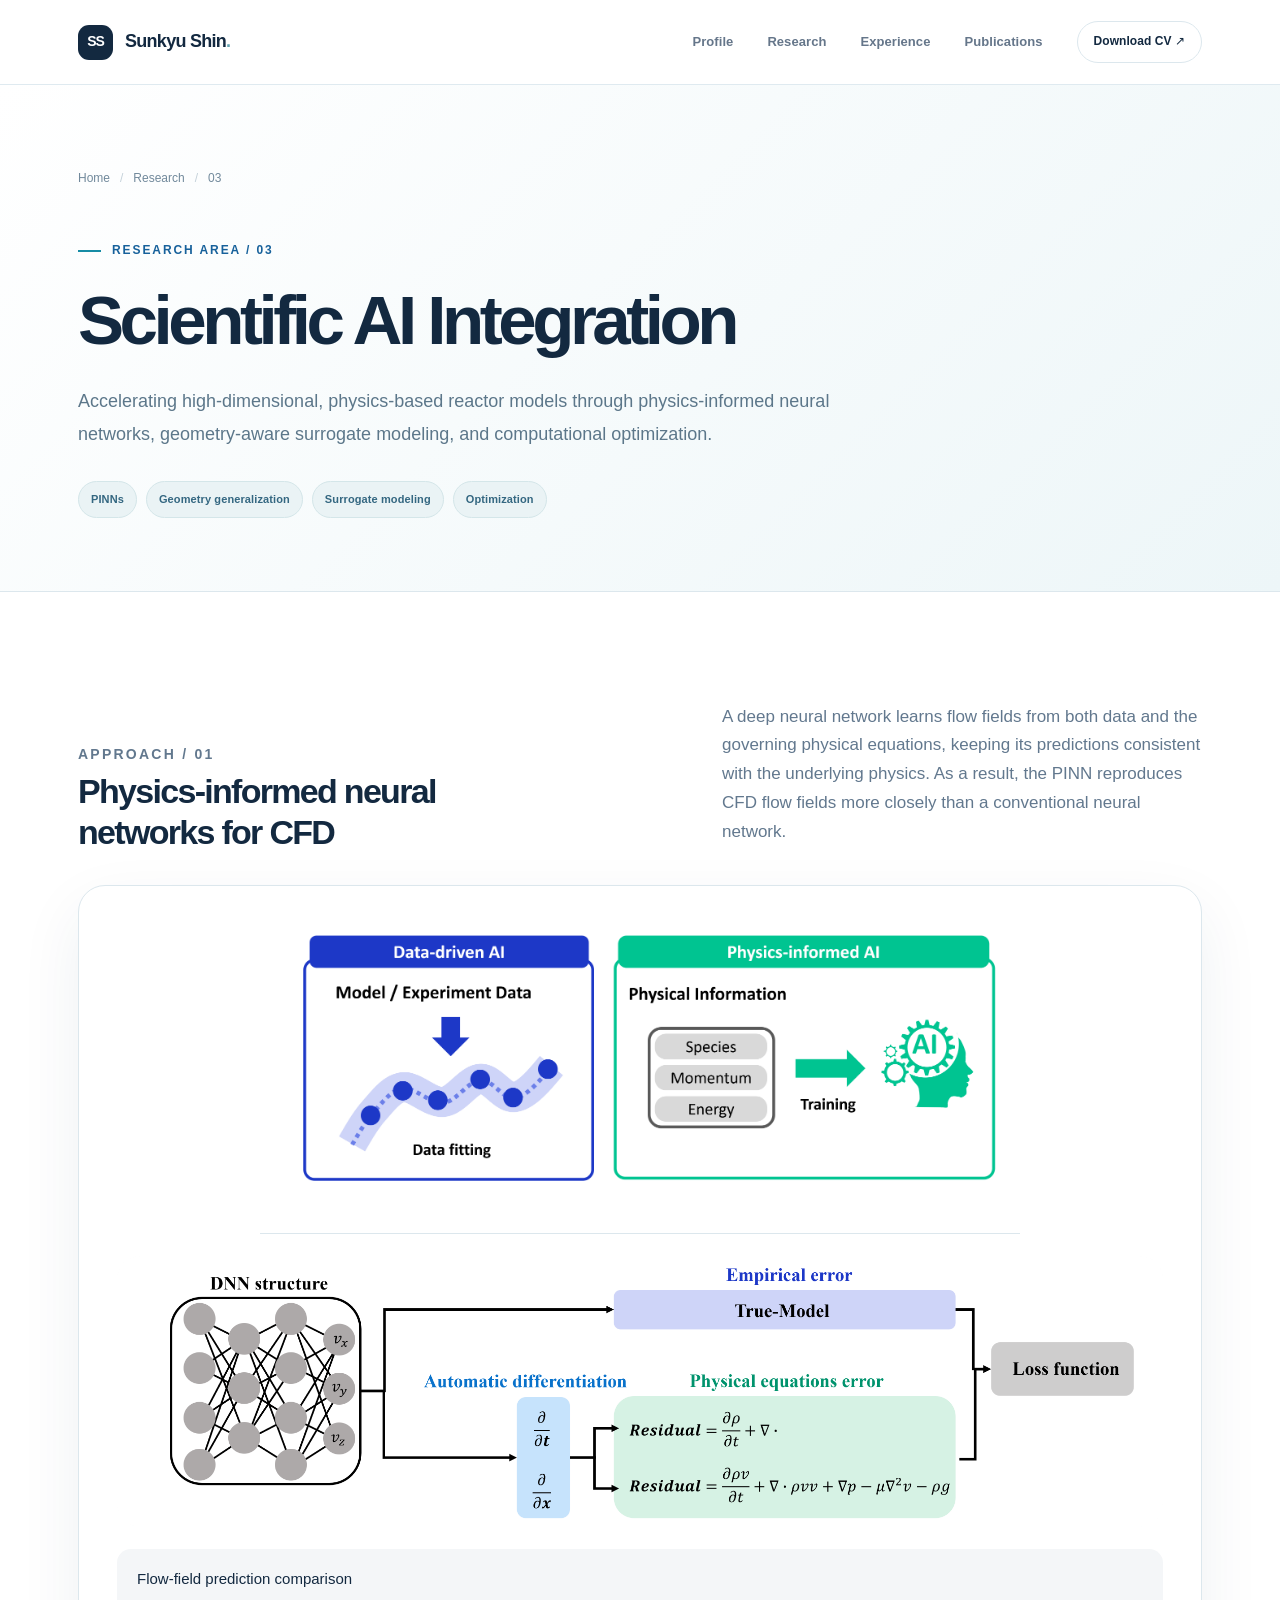
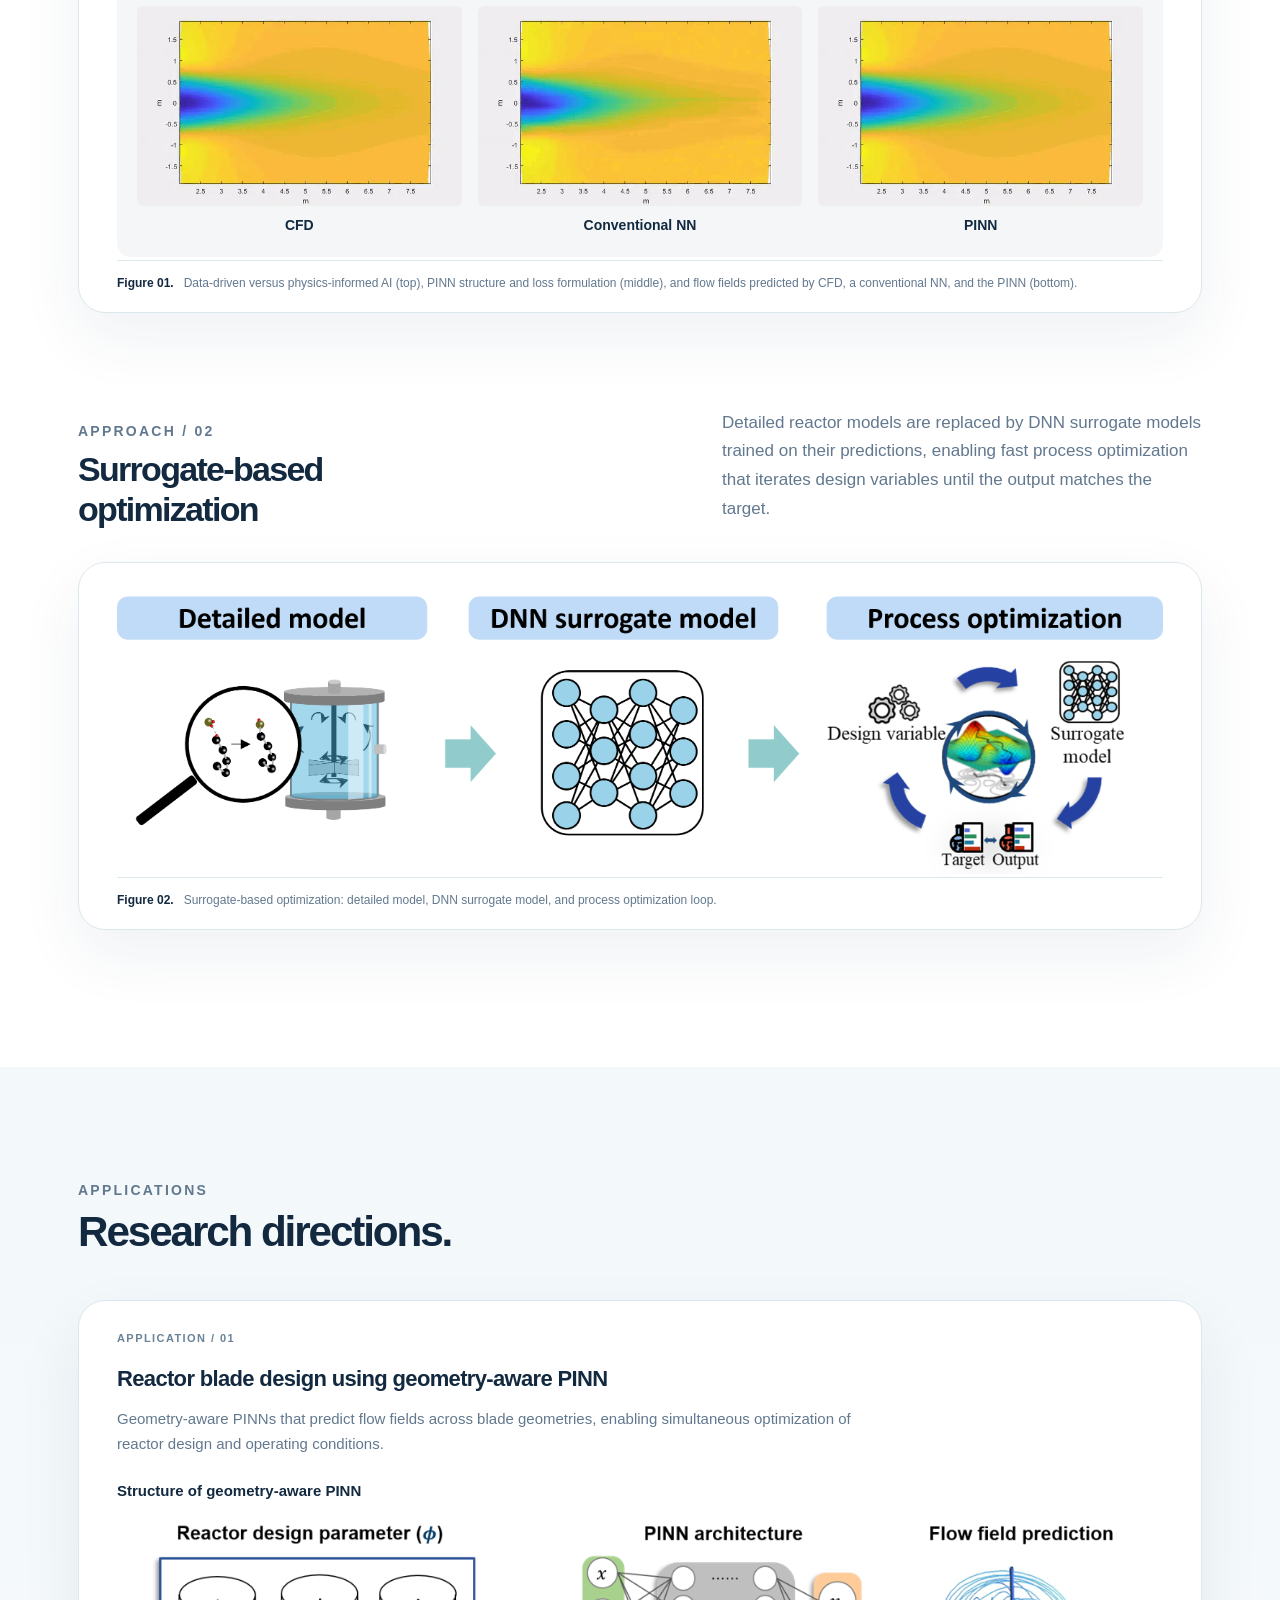
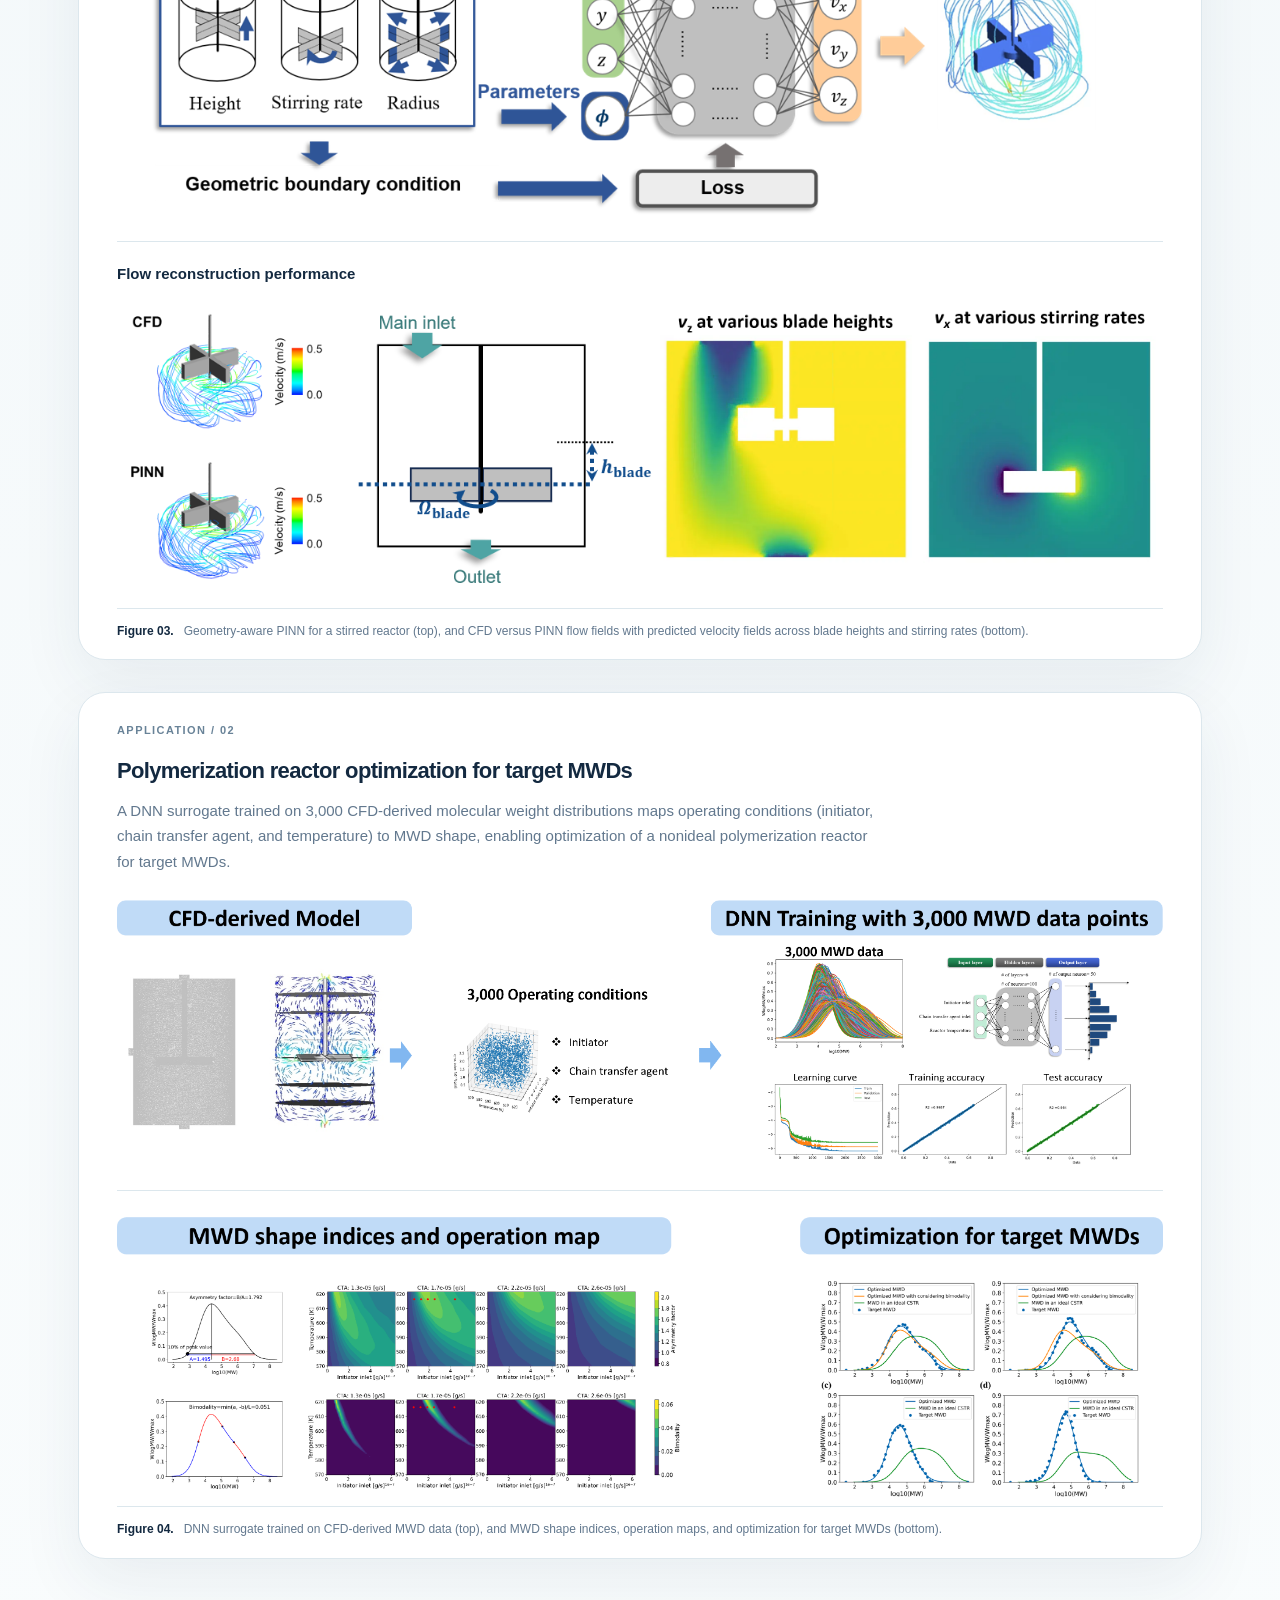
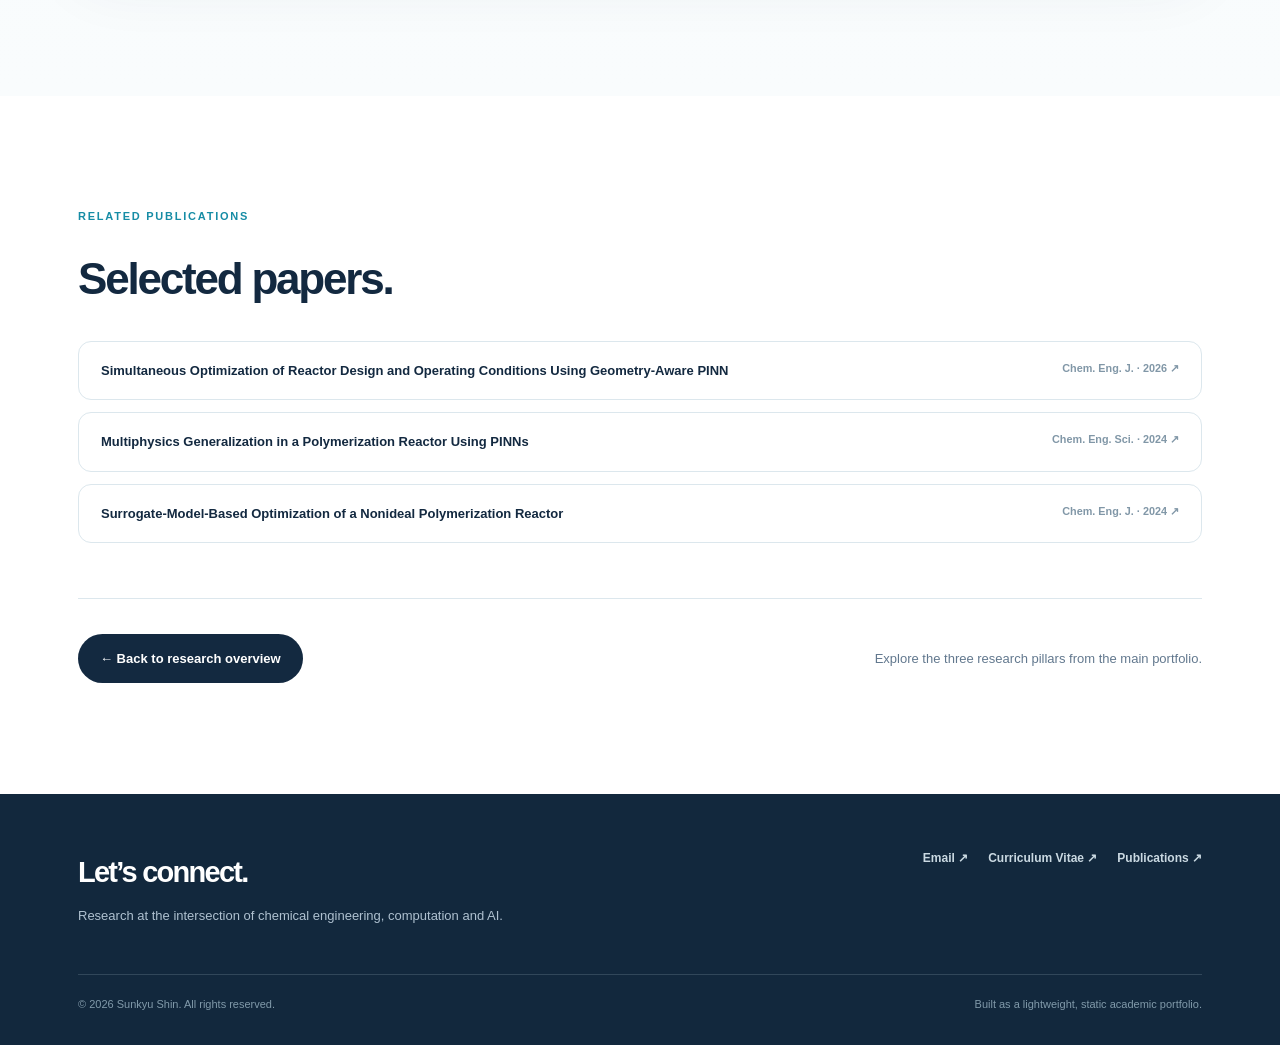
==== commit 4dd82174: "Make PINN the first AI approach and drop the old overview approach Co-Authored-By: Claude Opus 5.5 <" ====
--- a/research-ai.html
+++ b/research-ai.html
@@ -55,42 +55,11 @@
       </section>
       <section class="section section-white">
         <div class="shell">
-          <div class="detail-graphic reveal">
-            <div class="detail-visual">
-              <img src="assets/ai-thumb.png" alt="Research schematic for Scientific AI Integration">
-            </div>
-            <div class="detail-copy">
-              <p class="section-kicker">Approach / 01</p>
-              <h2>Scientific AI grounded in physical laws.</h2>
-              <p>Physics-informed learning offers new ways to overcome the computational cost of coupled transport and reaction models. My work develops PINN-based approaches and surrogate models for fluid-flow prediction, transfer across geometries, and simultaneous reactor design and operating-condition optimization.</p>
-              <a href="index.html#research" class="text-link">Explore overall research framework ↗</a>
-            </div>
-          </div>
           <div class="detail-figure reveal">
             <div class="section-head">
               <div>
-                <p class="section-kicker">Approach / 02</p>
-                <h2>Surrogate-based<br>optimization</h2>
-              </div>
-              <p>Detailed reactor models are replaced by DNN surrogate models trained on their predictions, enabling fast process optimization that iterates design variables until the output matches the target.</p>
-            </div>
-            <figure class="framework-panel">
-              <img src="assets/surrogate-optimization.png" alt="Surrogate-based optimization workflow: a detailed reactor model, a DNN surrogate model, and a process optimization loop between design variables, surrogate model, and target output" loading="lazy">
-              <figcaption class="framework-caption">
-                <b>Figure 01.</b>
-                <span>Surrogate-based optimization: detailed model, DNN surrogate model, and process optimization loop.</span>
-              </figcaption>
-            </figure>
-          </div>
-        </div>
-      </section>
-      <section class="section section-mist">
-        <div class="shell">
-          <div class="detail-figure reveal">
-            <div class="section-head">
-              <div>
-                <p class="section-kicker">Featured visualization</p>
-                <h2>Physics-informed neural<br>networks for CFD.</h2>
+                <p class="section-kicker">Approach / 01</p>
+                <h2>Physics-informed neural<br>networks for CFD</h2>
               </div>
               <p>A deep neural network learns flow fields from both data and the governing physical equations, keeping its predictions consistent with the underlying physics. As a result, the PINN reproduces CFD flow fields more closely than a conventional neural network.</p>
             </div>
@@ -115,14 +84,30 @@
                 </div>
               </div>
               <figcaption class="framework-caption">
+                <b>Figure 01.</b>
+                <span>Data-driven versus physics-informed AI (top), PINN structure and loss formulation (middle), and flow fields predicted by CFD, a conventional NN, and the PINN (bottom).</span>
+              </figcaption>
+            </figure>
+          </div>
+          <div class="detail-figure reveal">
+            <div class="section-head">
+              <div>
+                <p class="section-kicker">Approach / 02</p>
+                <h2>Surrogate-based<br>optimization</h2>
+              </div>
+              <p>Detailed reactor models are replaced by DNN surrogate models trained on their predictions, enabling fast process optimization that iterates design variables until the output matches the target.</p>
+            </div>
+            <figure class="framework-panel">
+              <img src="assets/surrogate-optimization.png" alt="Surrogate-based optimization workflow: a detailed reactor model, a DNN surrogate model, and a process optimization loop between design variables, surrogate model, and target output" loading="lazy">
+              <figcaption class="framework-caption">
                 <b>Figure 02.</b>
-                <span>Data-driven versus physics-informed AI (top), PINN structure and loss formulation (middle), and flow fields predicted by CFD, a conventional NN, and the PINN (bottom).</span>
+                <span>Surrogate-based optimization: detailed model, DNN surrogate model, and process optimization loop.</span>
               </figcaption>
             </figure>
           </div>
         </div>
       </section>
-      <section class="section section-white">
+      <section class="section section-mist">
         <div class="shell">
           <div class="section-head">
             <div>
@@ -168,7 +153,7 @@
           </article>
         </div>
       </section>
-      <section class="section section-mist">
+      <section class="section section-white">
         <div class="shell">
           <p class="section-kicker">Related publications</p>
           <h2 style="font-size:clamp(30px,4vw,44px);letter-spacing:-.05em;margin:0">Selected papers.</h2>
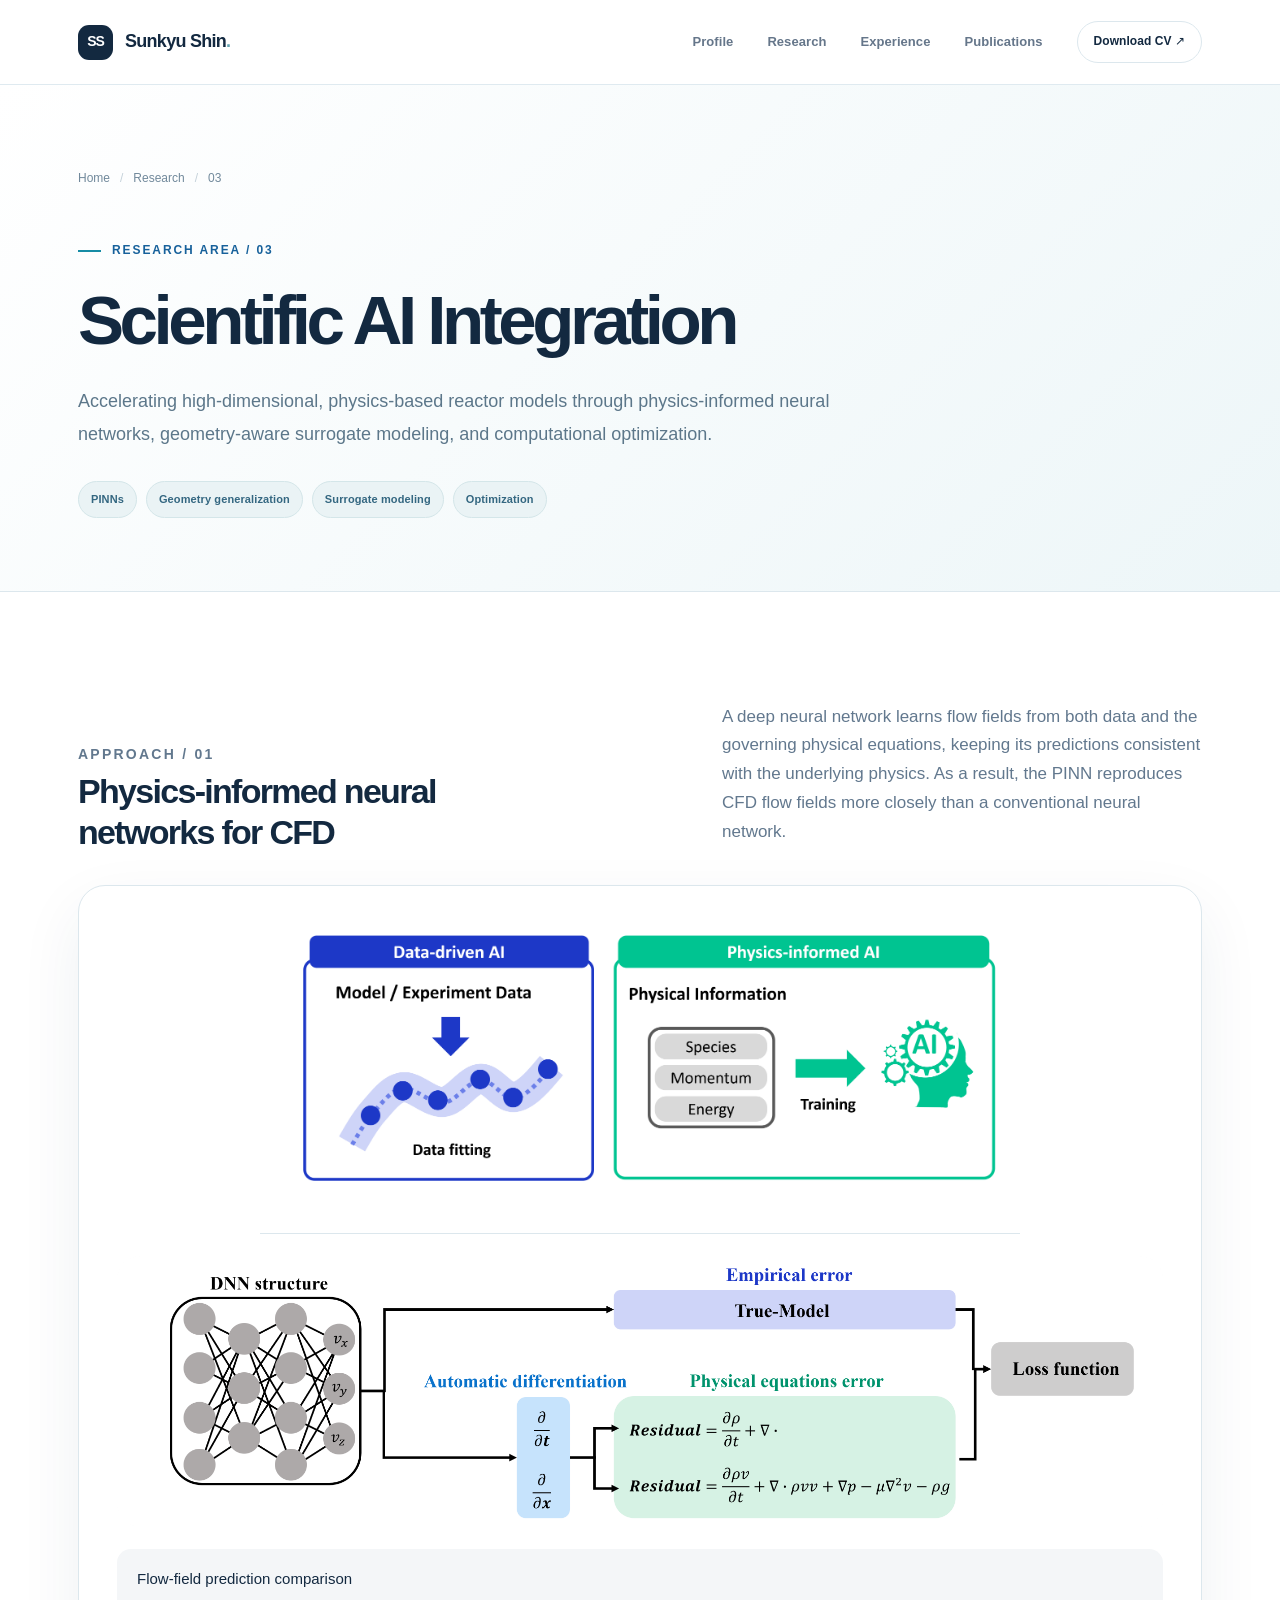
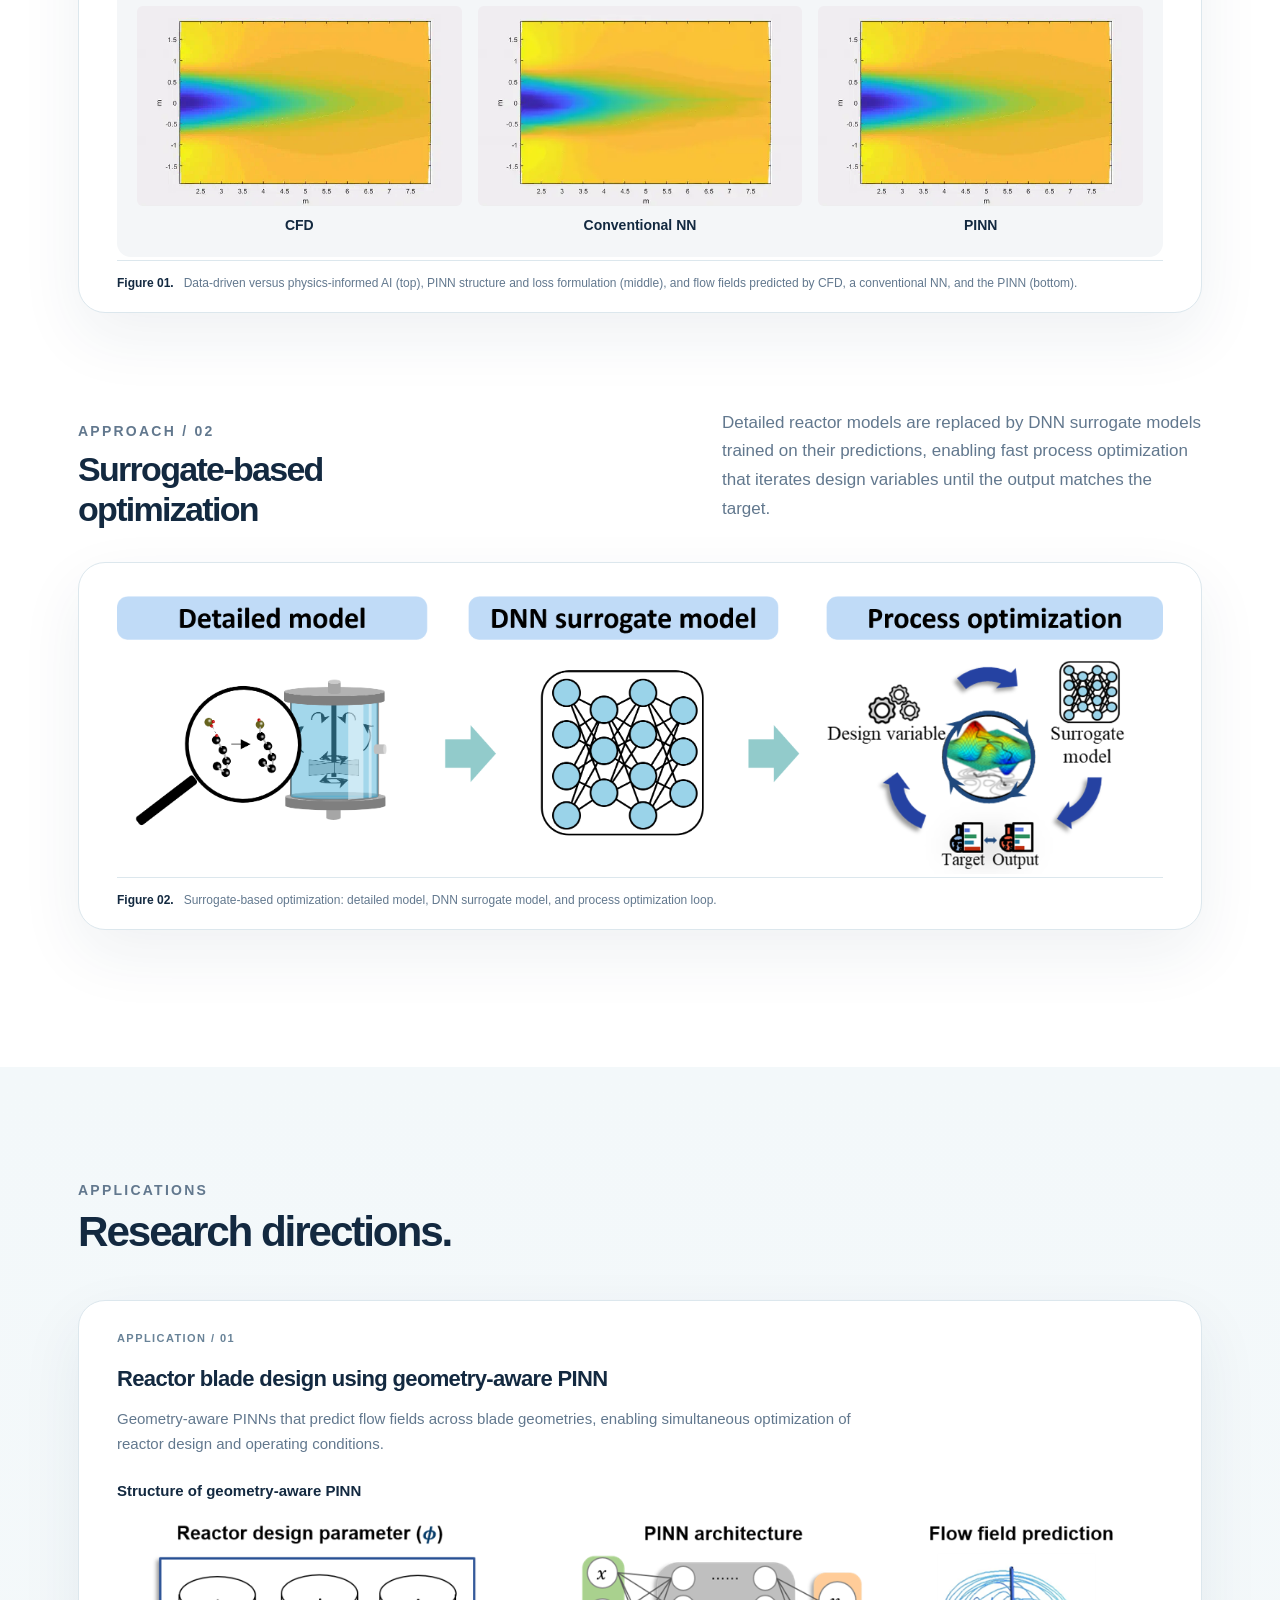
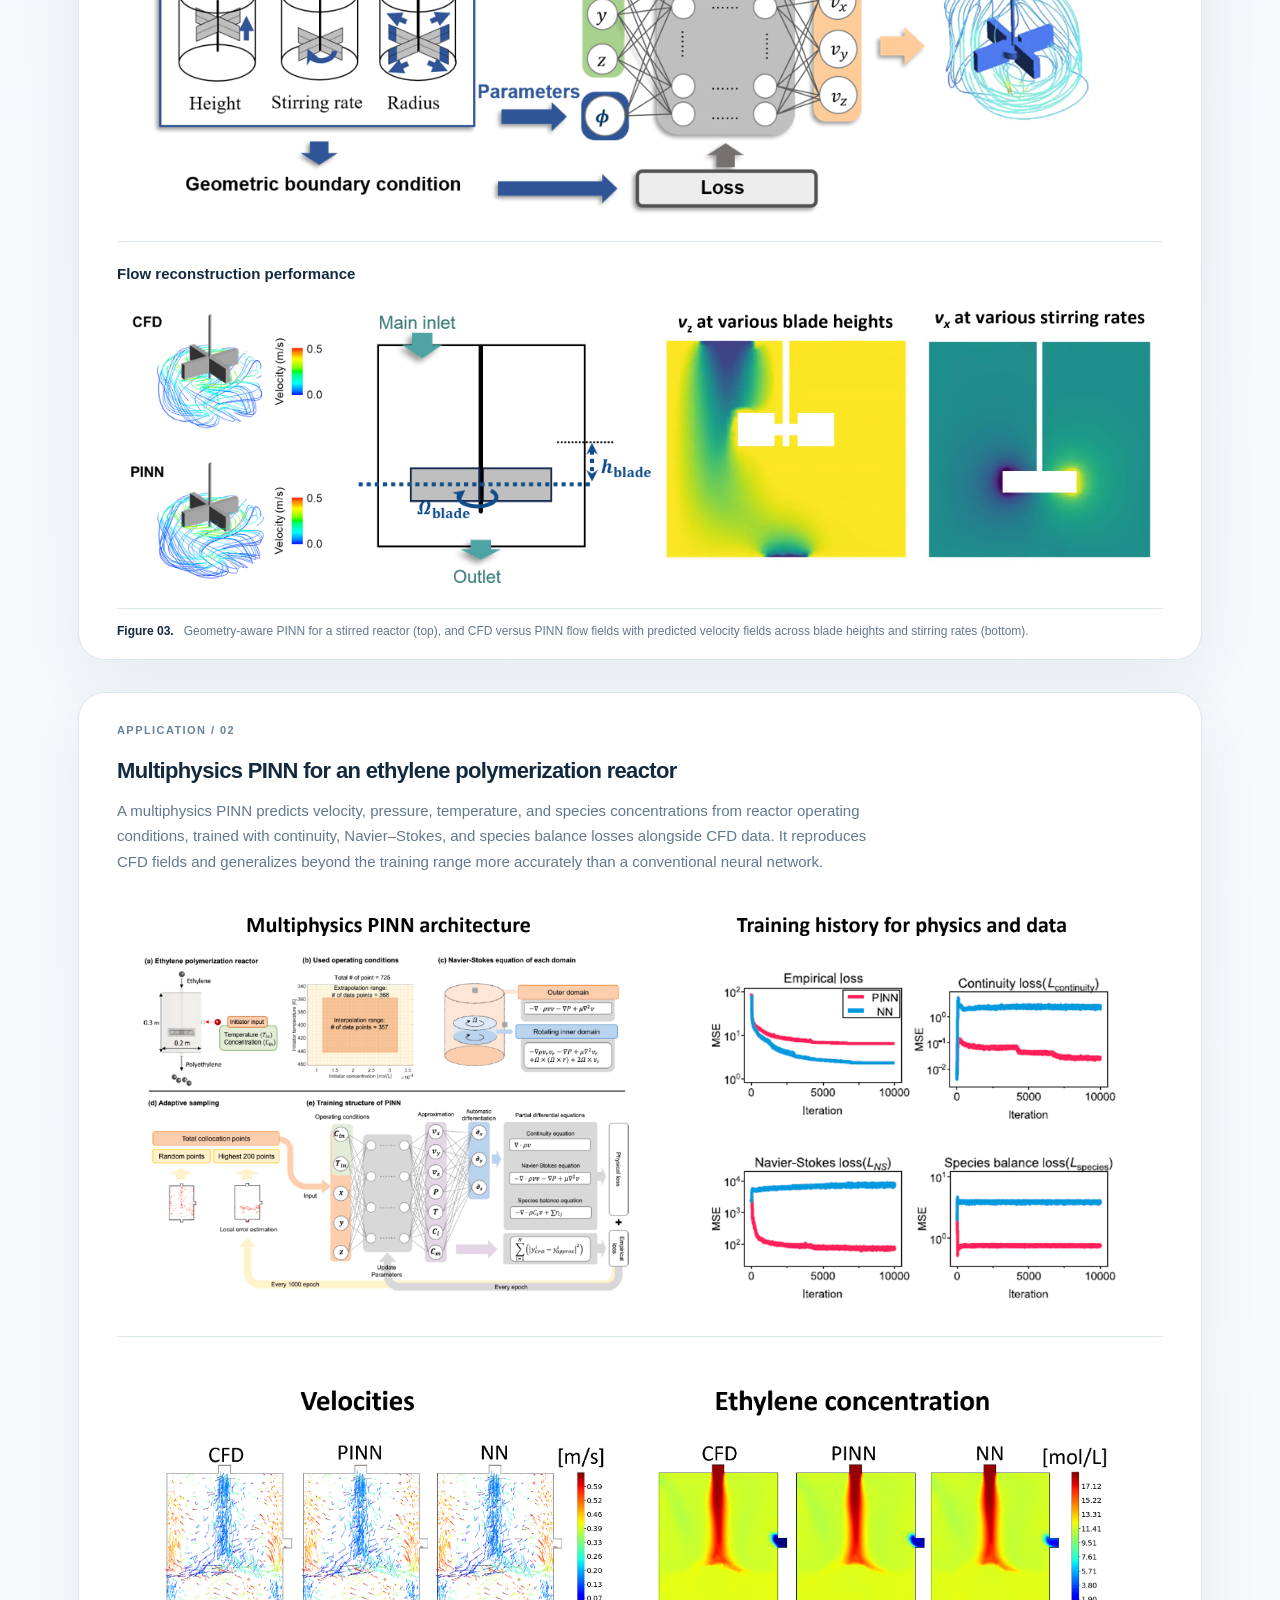
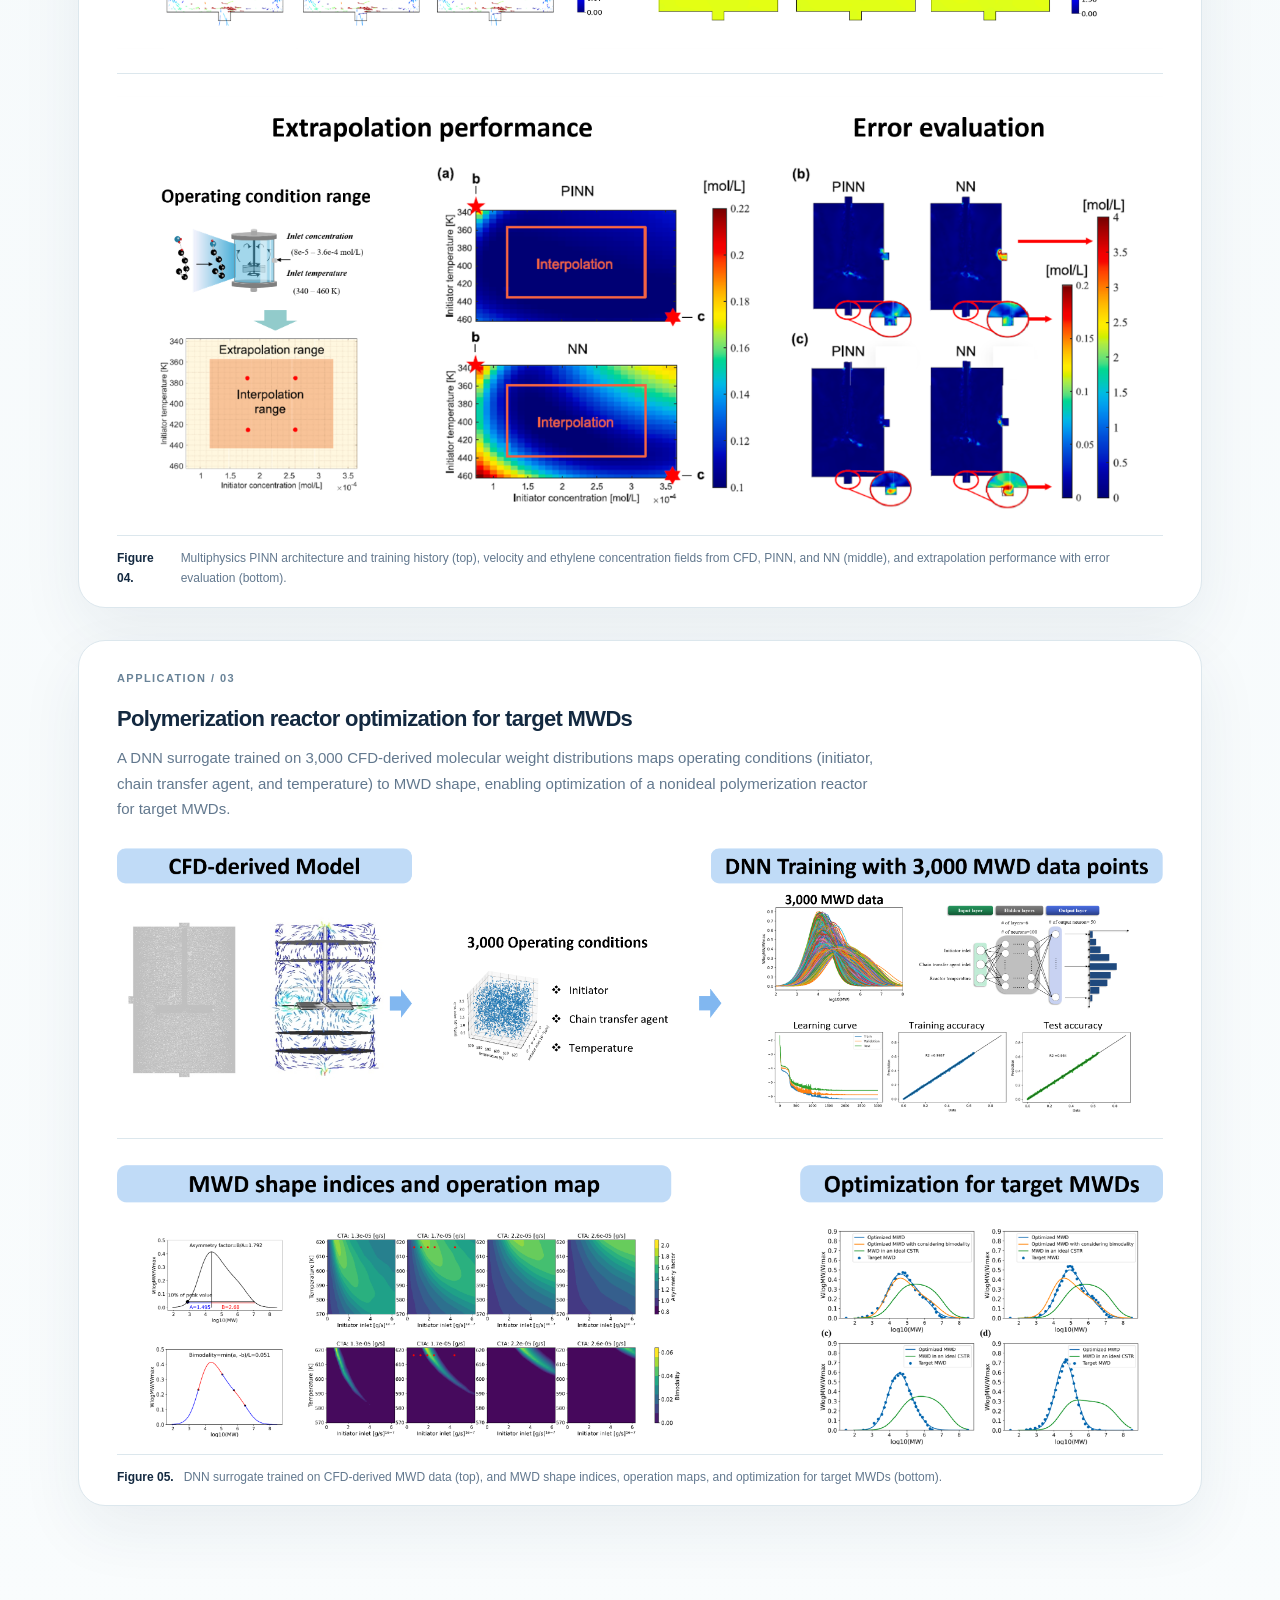
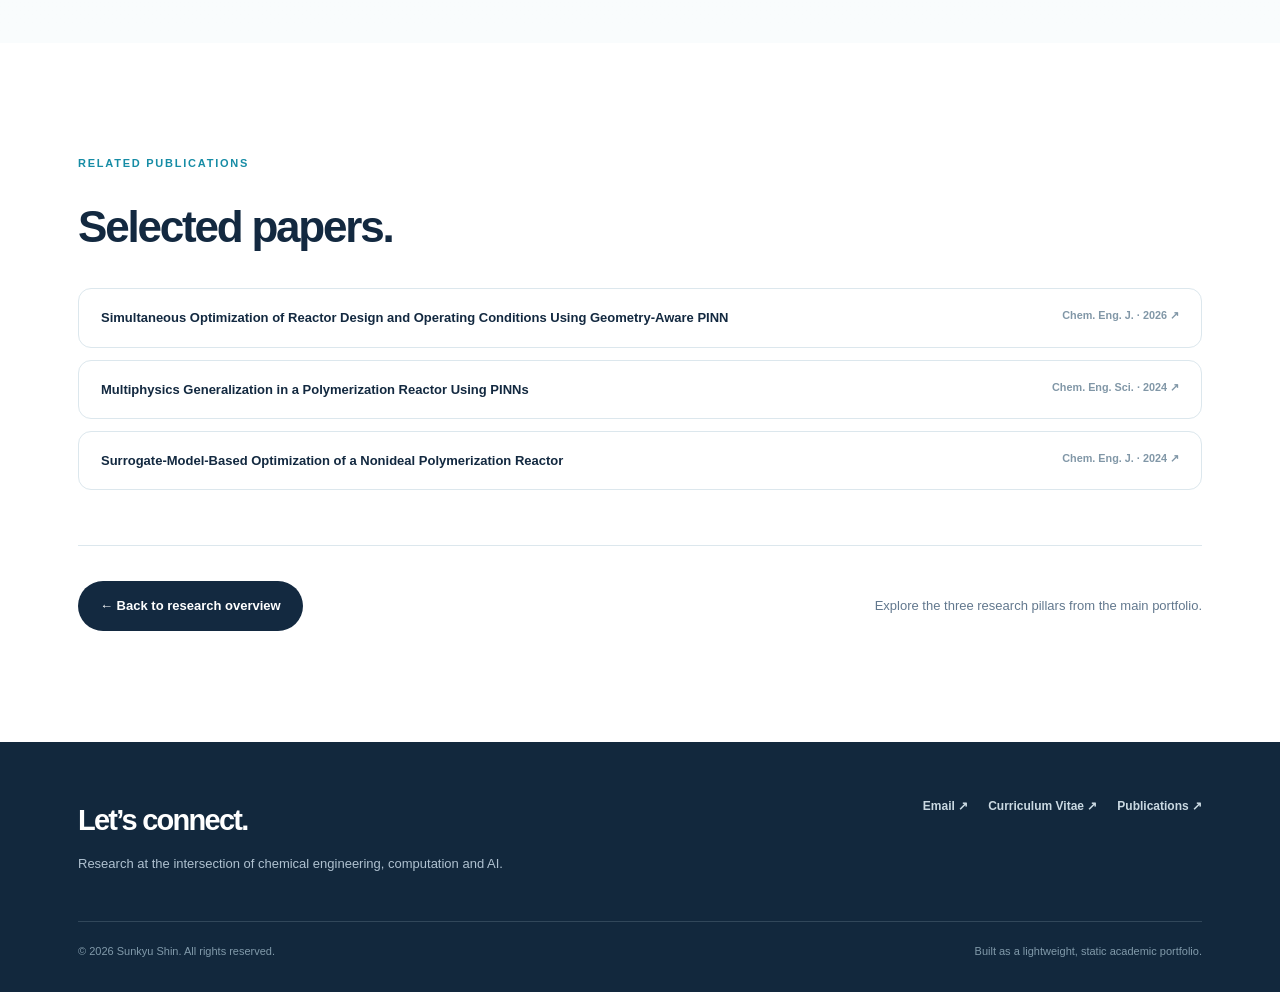
==== commit cc07c96a: "Add multiphysics PINN application to AI page Co-Authored-By: Claude Opus 5.5 <noreply@anthropic.com>" ====
--- a/research-ai.html
+++ b/research-ai.html
@@ -140,13 +140,29 @@
             <div class="framework-top">
               <span>Application / 02</span>
             </div>
+            <h3>Multiphysics PINN for an ethylene polymerization reactor</h3>
+            <p>A multiphysics PINN predicts velocity, pressure, temperature, and species concentrations from reactor operating conditions, trained with continuity, Navier–Stokes, and species balance losses alongside CFD data. It reproduces CFD fields and generalizes beyond the training range more accurately than a conventional neural network.</p>
+            <figure>
+              <img src="assets/multiphysics-pinn.png" alt="Multiphysics PINN architecture for an ethylene polymerization reactor with operating conditions, domain-wise Navier–Stokes equations, adaptive sampling, and training structure, plus training history of empirical, continuity, Navier–Stokes, and species balance losses for PINN and NN" loading="lazy">
+              <img src="assets/multiphysics-pinn-fields.png" alt="Velocity and ethylene concentration fields predicted by CFD, PINN, and NN" loading="lazy">
+              <img src="assets/multiphysics-pinn-extrapolation.png" alt="Extrapolation performance across the operating condition range and error evaluation for PINN and NN" loading="lazy">
+              <figcaption class="framework-caption">
+                <b>Figure 04.</b>
+                <span>Multiphysics PINN architecture and training history (top), velocity and ethylene concentration fields from CFD, PINN, and NN (middle), and extrapolation performance with error evaluation (bottom).</span>
+              </figcaption>
+            </figure>
+          </article>
+          <article class="framework-panel app-case reveal">
+            <div class="framework-top">
+              <span>Application / 03</span>
+            </div>
             <h3>Polymerization reactor optimization for target MWDs</h3>
             <p>A DNN surrogate trained on 3,000 CFD-derived molecular weight distributions maps operating conditions (initiator, chain transfer agent, and temperature) to MWD shape, enabling optimization of a nonideal polymerization reactor for target MWDs.</p>
             <figure>
               <img src="assets/polymerization-surrogate.png" alt="Surrogate development: CFD-derived reactor model, 3,000 operating conditions of initiator, chain transfer agent, and temperature, and DNN training on 3,000 MWD data points with learning curve and accuracy plots" loading="lazy">
               <img src="assets/mwd-optimization.png" alt="MWD shape indices (asymmetry factor and bimodality) with operation maps, and optimized MWDs compared with target MWDs and an ideal CSTR" loading="lazy">
               <figcaption class="framework-caption">
-                <b>Figure 04.</b>
+                <b>Figure 05.</b>
                 <span>DNN surrogate trained on CFD-derived MWD data (top), and MWD shape indices, operation maps, and optimization for target MWDs (bottom).</span>
               </figcaption>
             </figure>
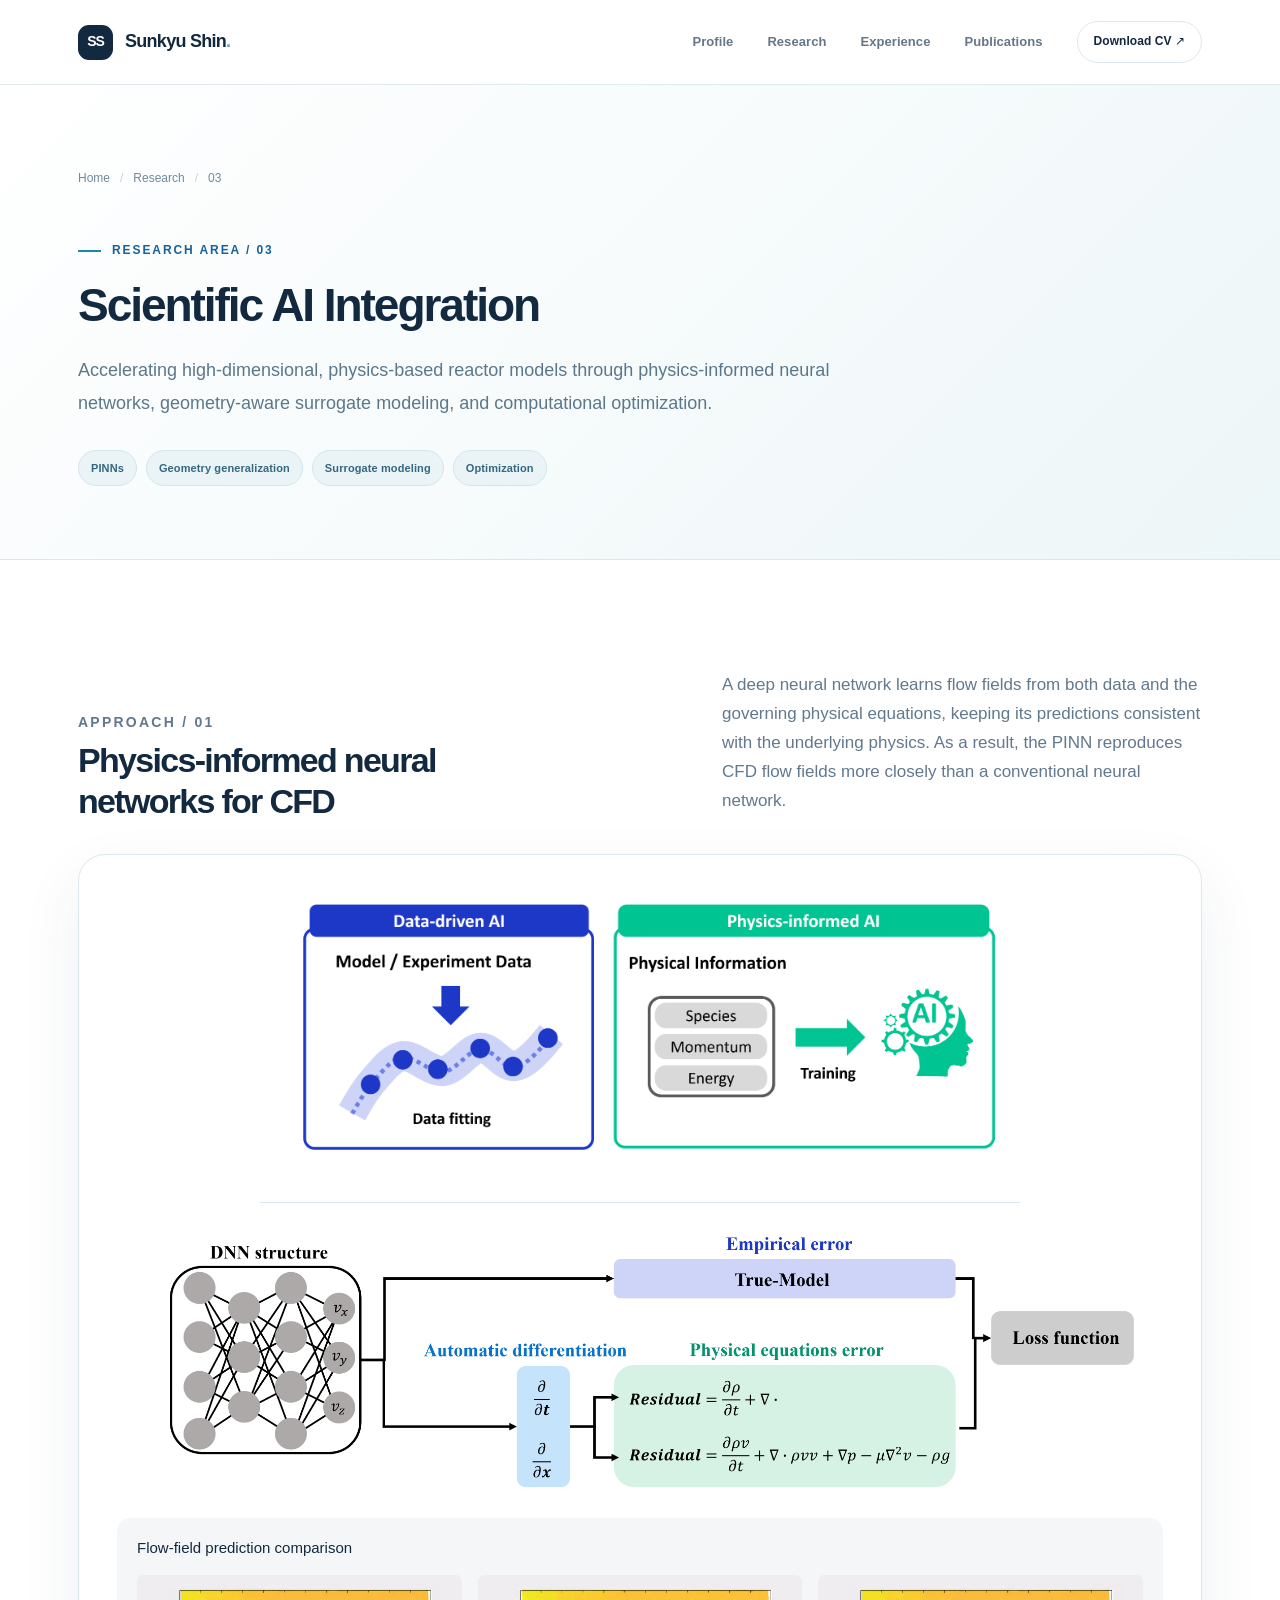
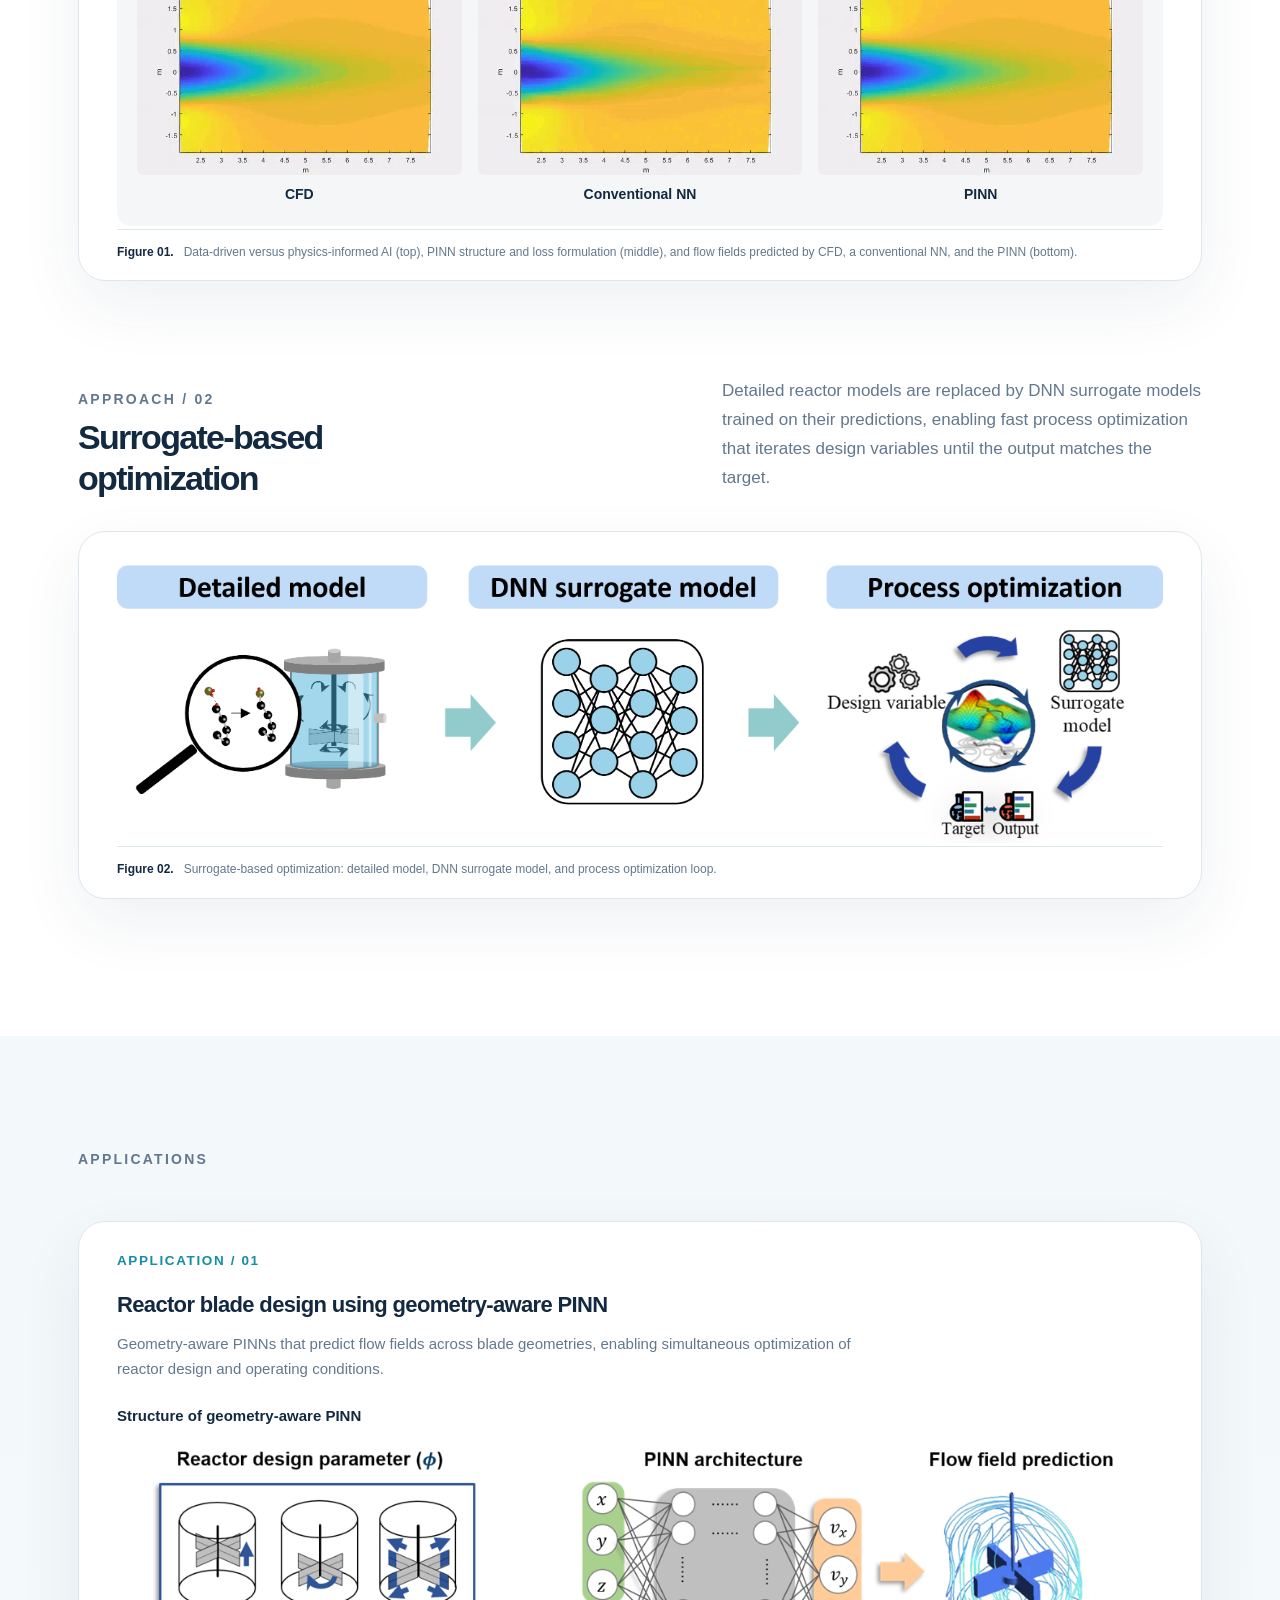
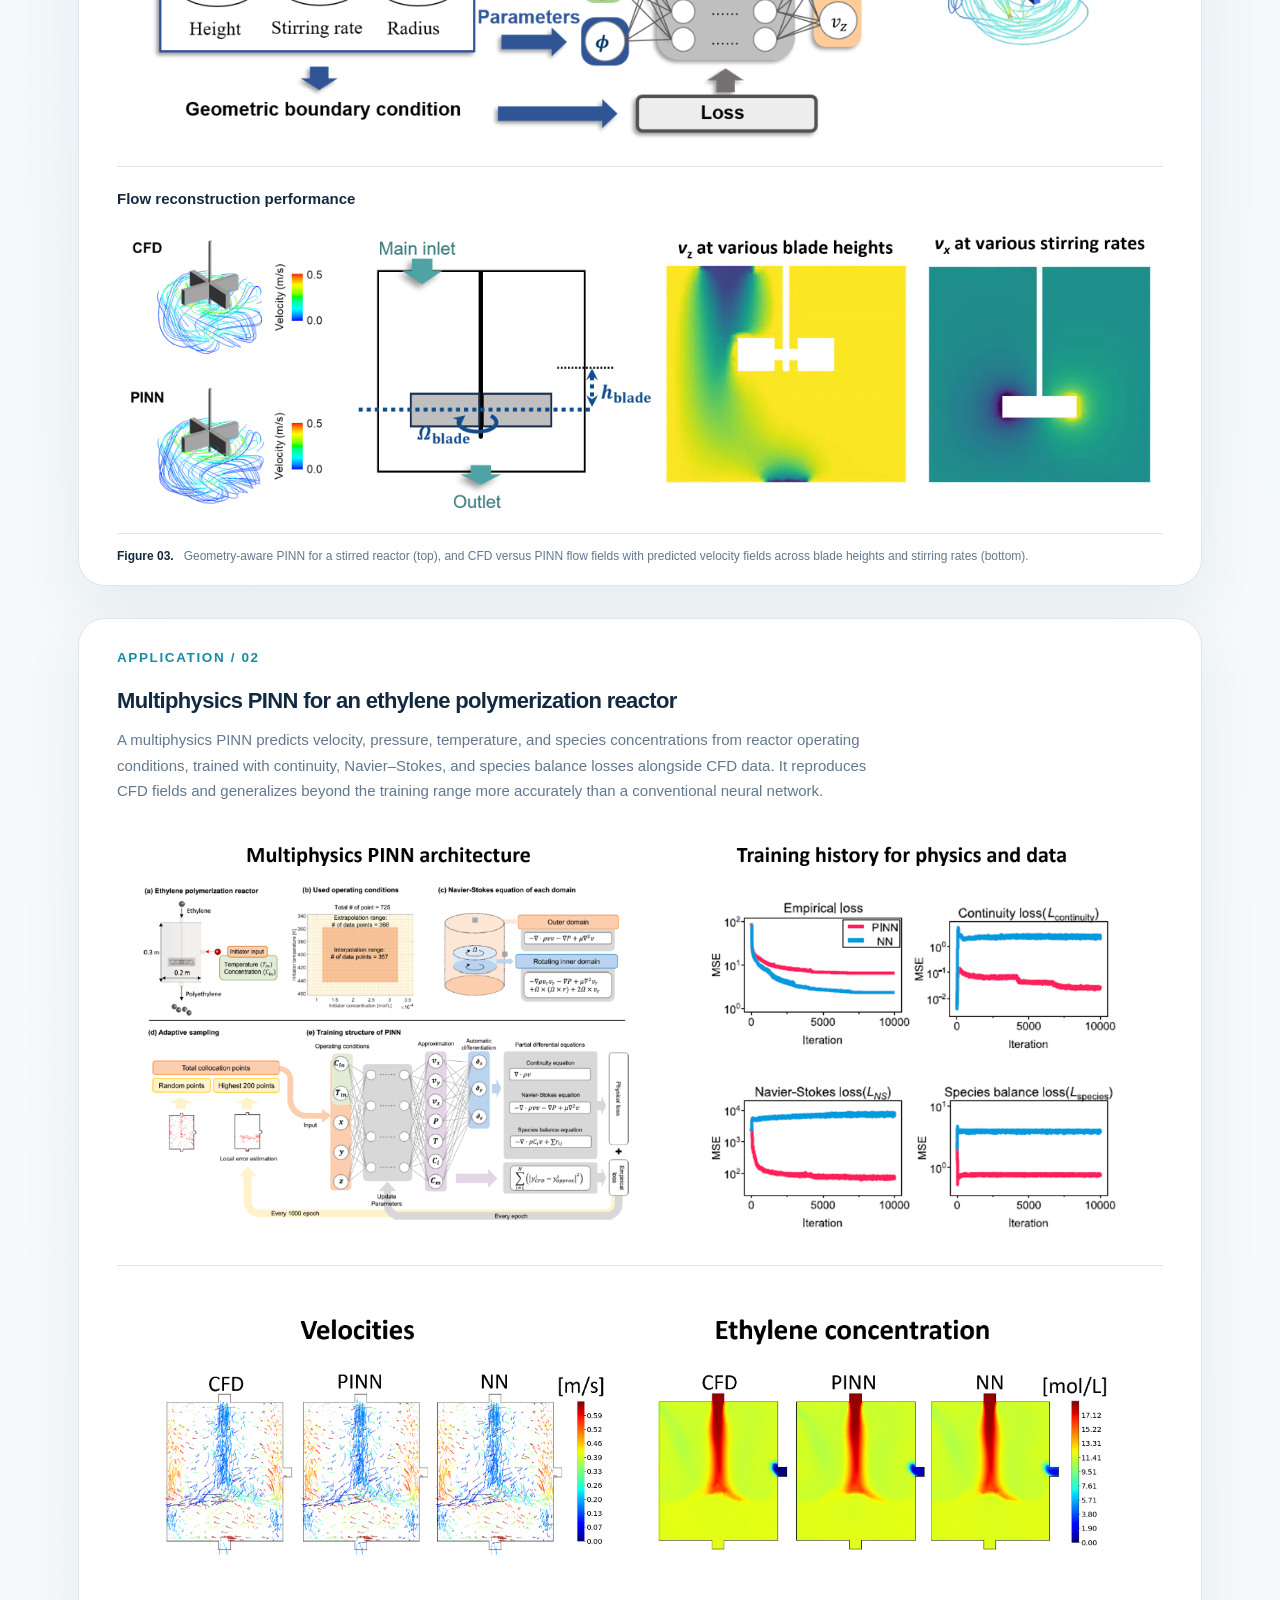
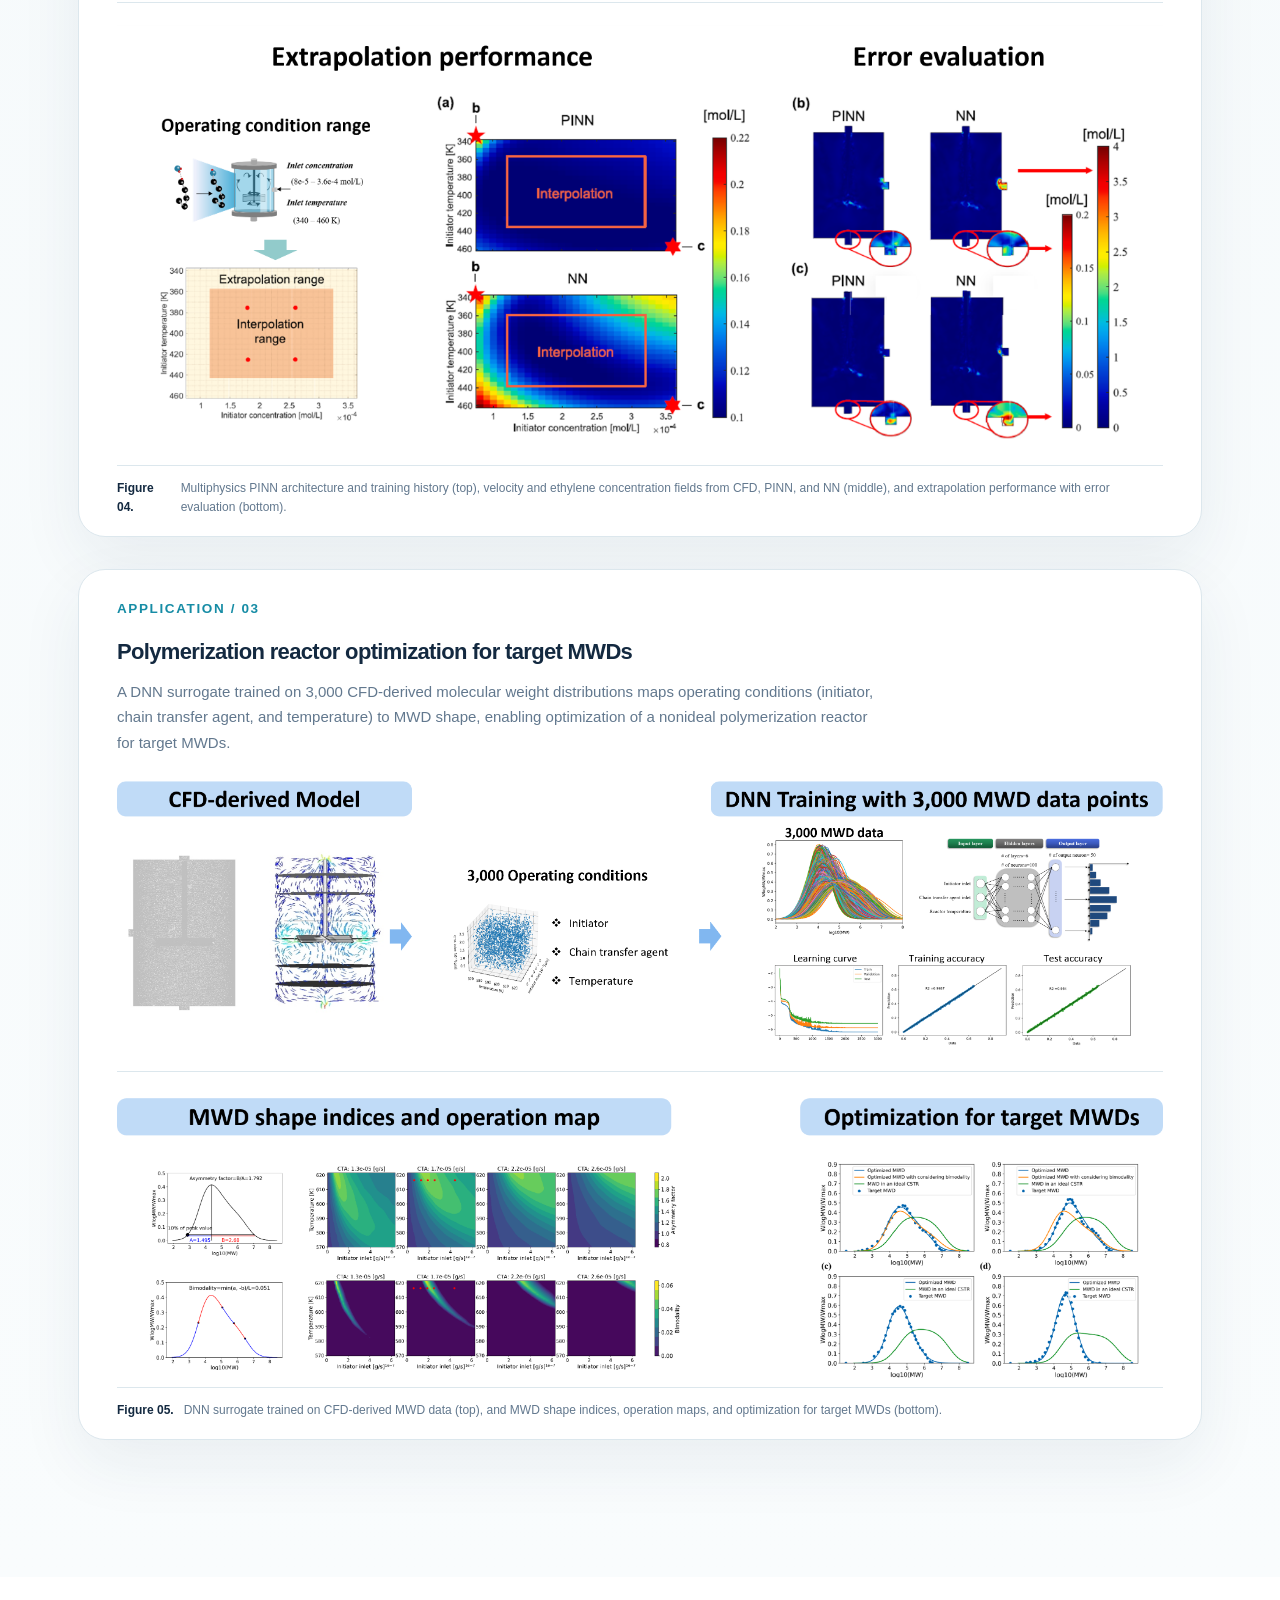
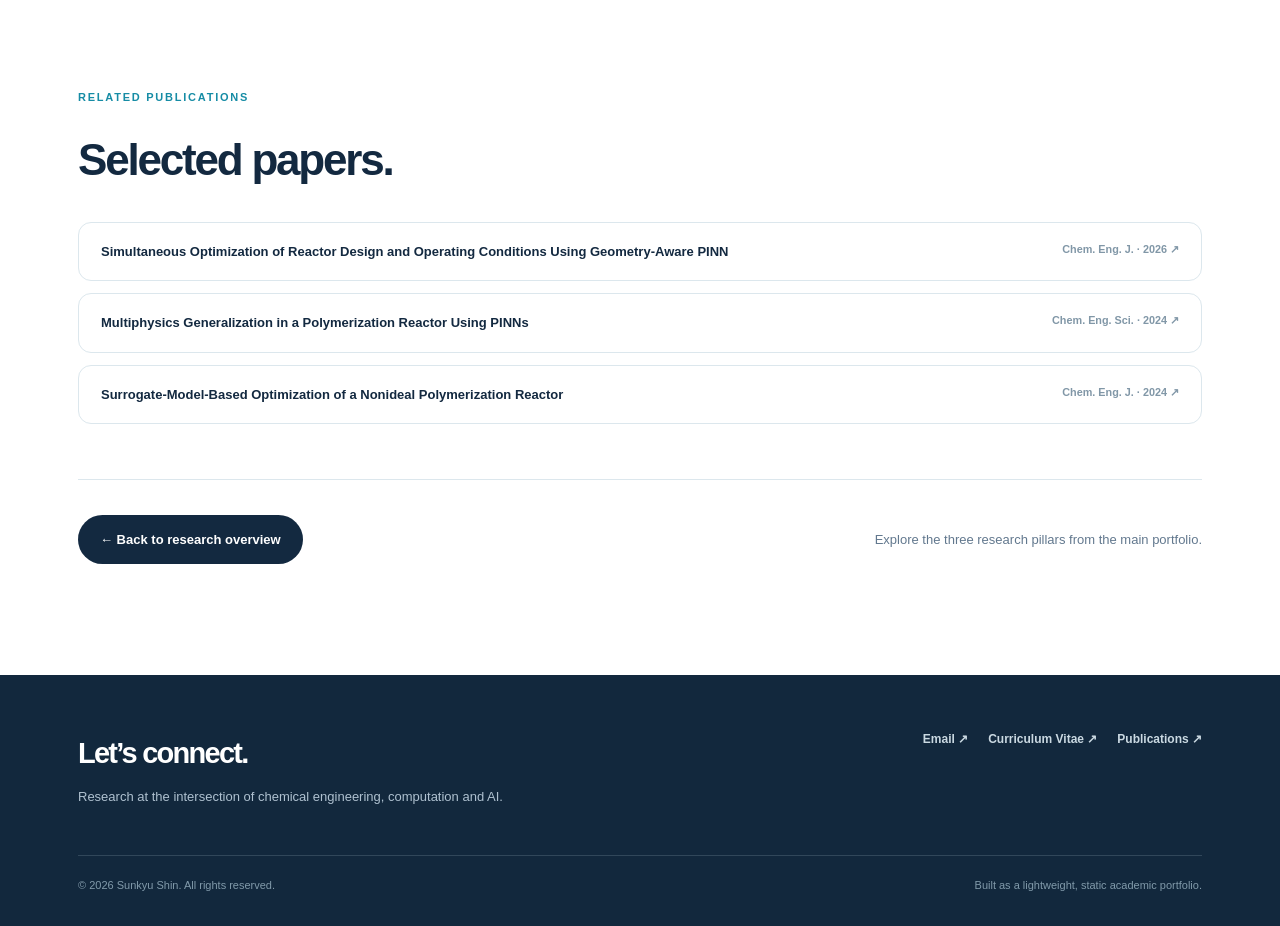
==== commit ce9c6a0d: "Tighten detail page headings and surface card links - Smaller detail page titles (max 48px) - Drop r" ====
--- a/research-ai.html
+++ b/research-ai.html
@@ -7,7 +7,7 @@
     <meta name="description" content="Scientific AI Integration - research by Sunkyu Shin.">
     <title>Scientific AI Integration | Sunkyu Shin</title>
     <link rel="icon" type="image/svg+xml" href="assets/favicon.svg">
-    <link rel="stylesheet" href="css/style.css?v=20261016o">
+    <link rel="stylesheet" href="css/style.css?v=20261016r">
   </head>
   <body>
     <header class="site-header">
@@ -112,7 +112,6 @@
           <div class="section-head">
             <div>
               <p class="section-kicker">Applications</p>
-              <h2>Research directions.</h2>
             </div>
           </div>
           <article class="framework-panel app-case reveal">
@@ -204,6 +203,6 @@
         </div>
       </div>
     </footer>
-    <script src="js/site.js?v=20261016o" defer></script>
+    <script src="js/site.js?v=20261016r" defer></script>
   </body>
 </html>
--- a/css/style.css
+++ b/css/style.css
@@ -535,6 +535,31 @@
   border-color: #b8d3df;
 }
 
+.card-top {
+  display: flex;
+  justify-content: space-between;
+  align-items: center;
+  gap: 10px;
+}
+
+.card-link {
+  flex-shrink: 0;
+  font-size: 12.5px;
+  font-weight: 760;
+  color: var(--accent);
+  border: 1px solid #cce0e5;
+  border-radius: 999px;
+  padding: 6px 12px;
+  background: #fff;
+  transition: background .2s,color .2s,border-color .2s;
+}
+
+.research-card:hover .card-link {
+  background: var(--ink);
+  color: #fff;
+  border-color: var(--ink);
+}
+
 .research-card-head {
   padding: 25px 25px 20px;
 }
@@ -588,7 +613,7 @@
 .research-card p {
   font-size: 15px;
   color: var(--muted);
-  margin: 0 0 28px;
+  margin: 0;
   line-height: 1.7;
 }
 
@@ -898,9 +923,11 @@
 }
 
 .page-lead h1 {
-  font-size: clamp(43px,5.4vw,75px);
+  font-size: clamp(32px,3.6vw,48px);
+  letter-spacing: -.045em;
+  line-height: 1.15;
   max-width: 900px;
-  margin: 20px 0 26px;
+  margin: 18px 0 22px;
 }
 
 .page-lead>p {
@@ -1133,6 +1160,13 @@
 
 .case .framework-top {
   margin-bottom: 12px;
+}
+
+.app-case > .framework-top,
+.case .framework-top {
+  font-size: 13.5px;
+  letter-spacing: .12em;
+  color: var(--accent-2);
 }
 
 .app-case h3 {
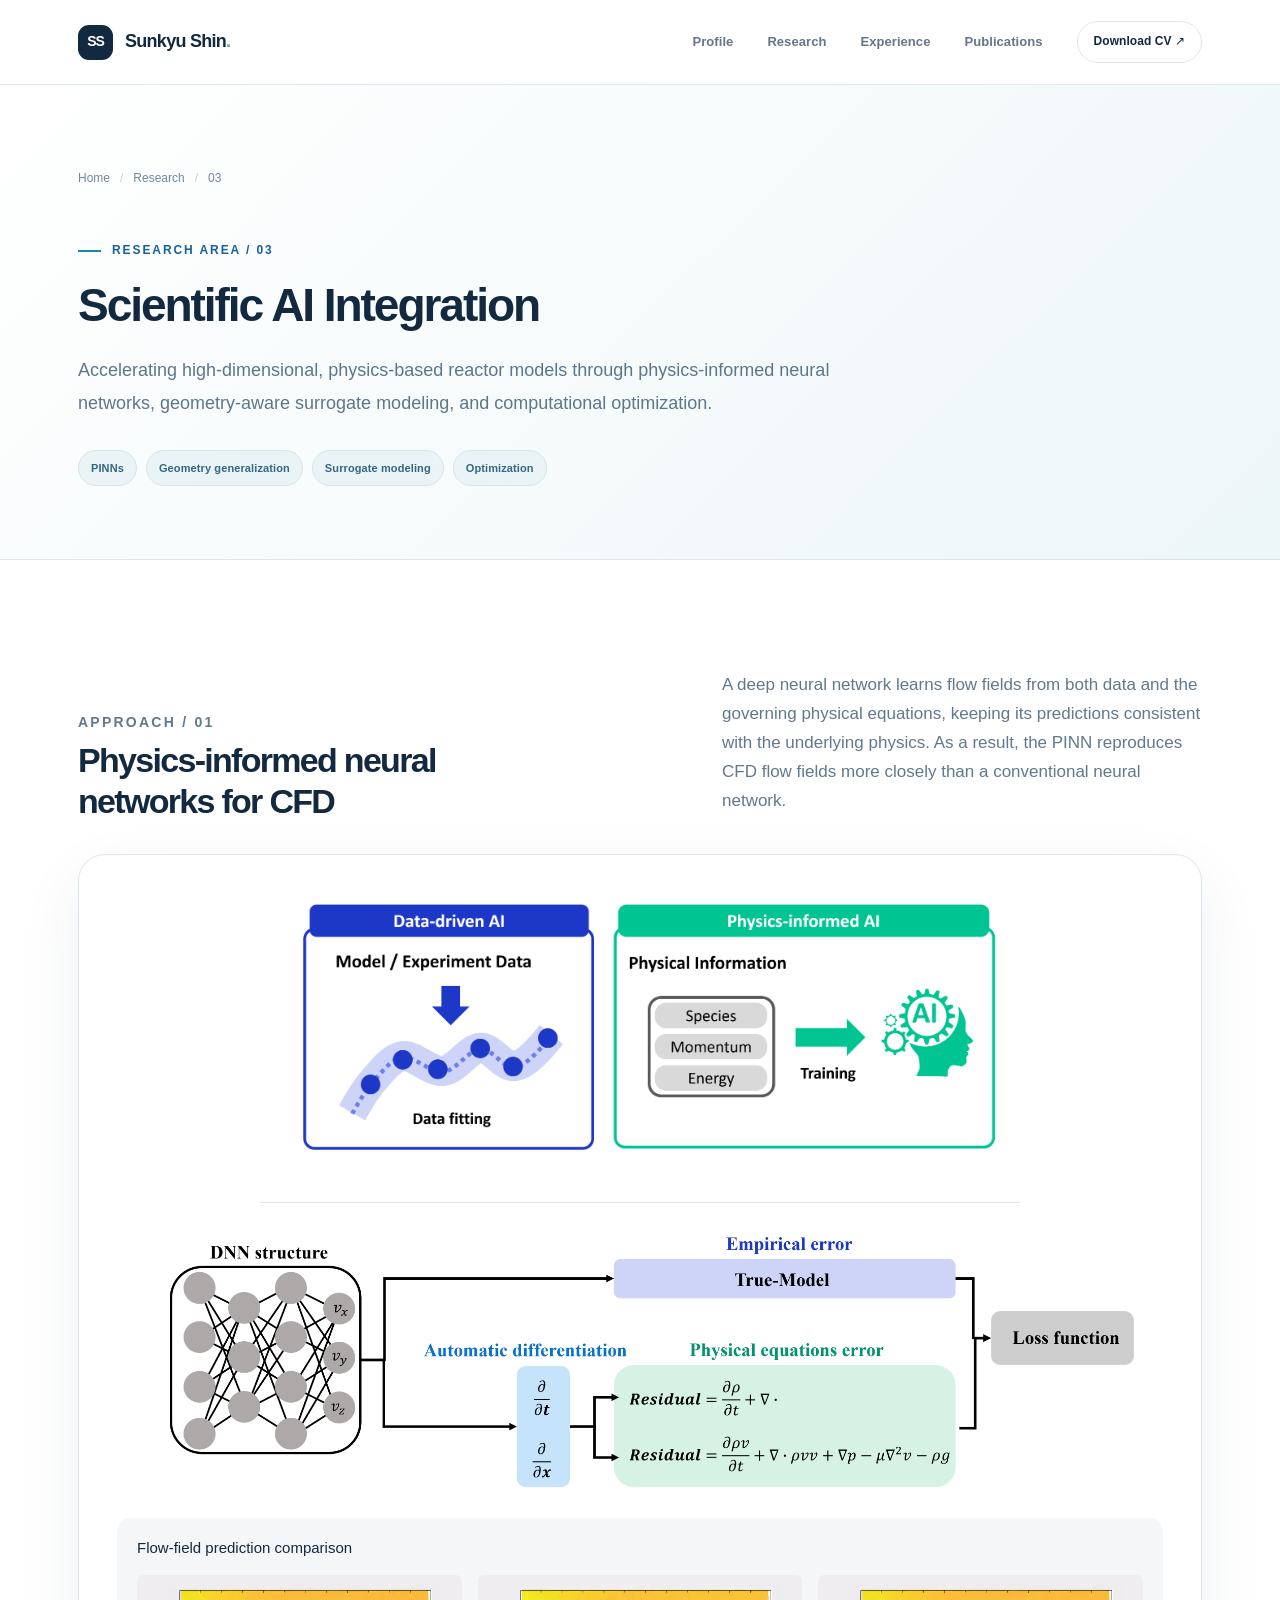
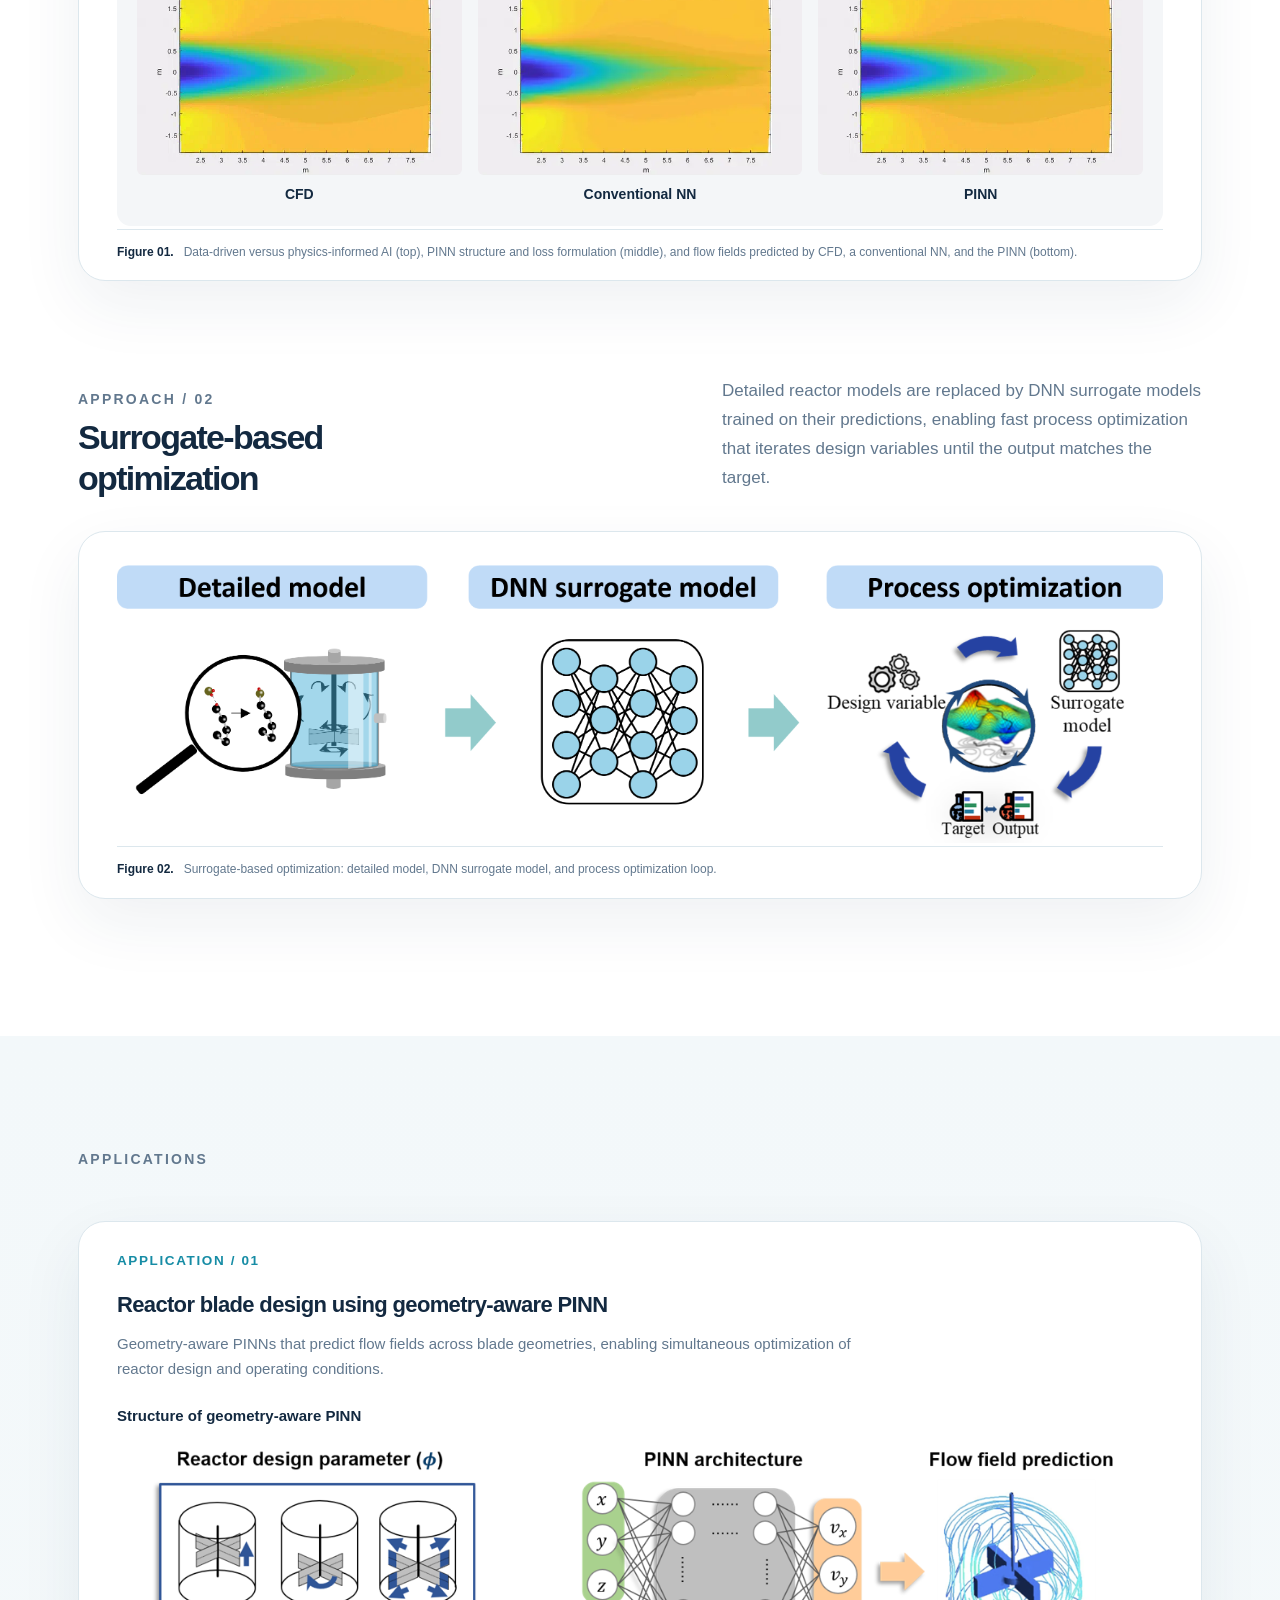
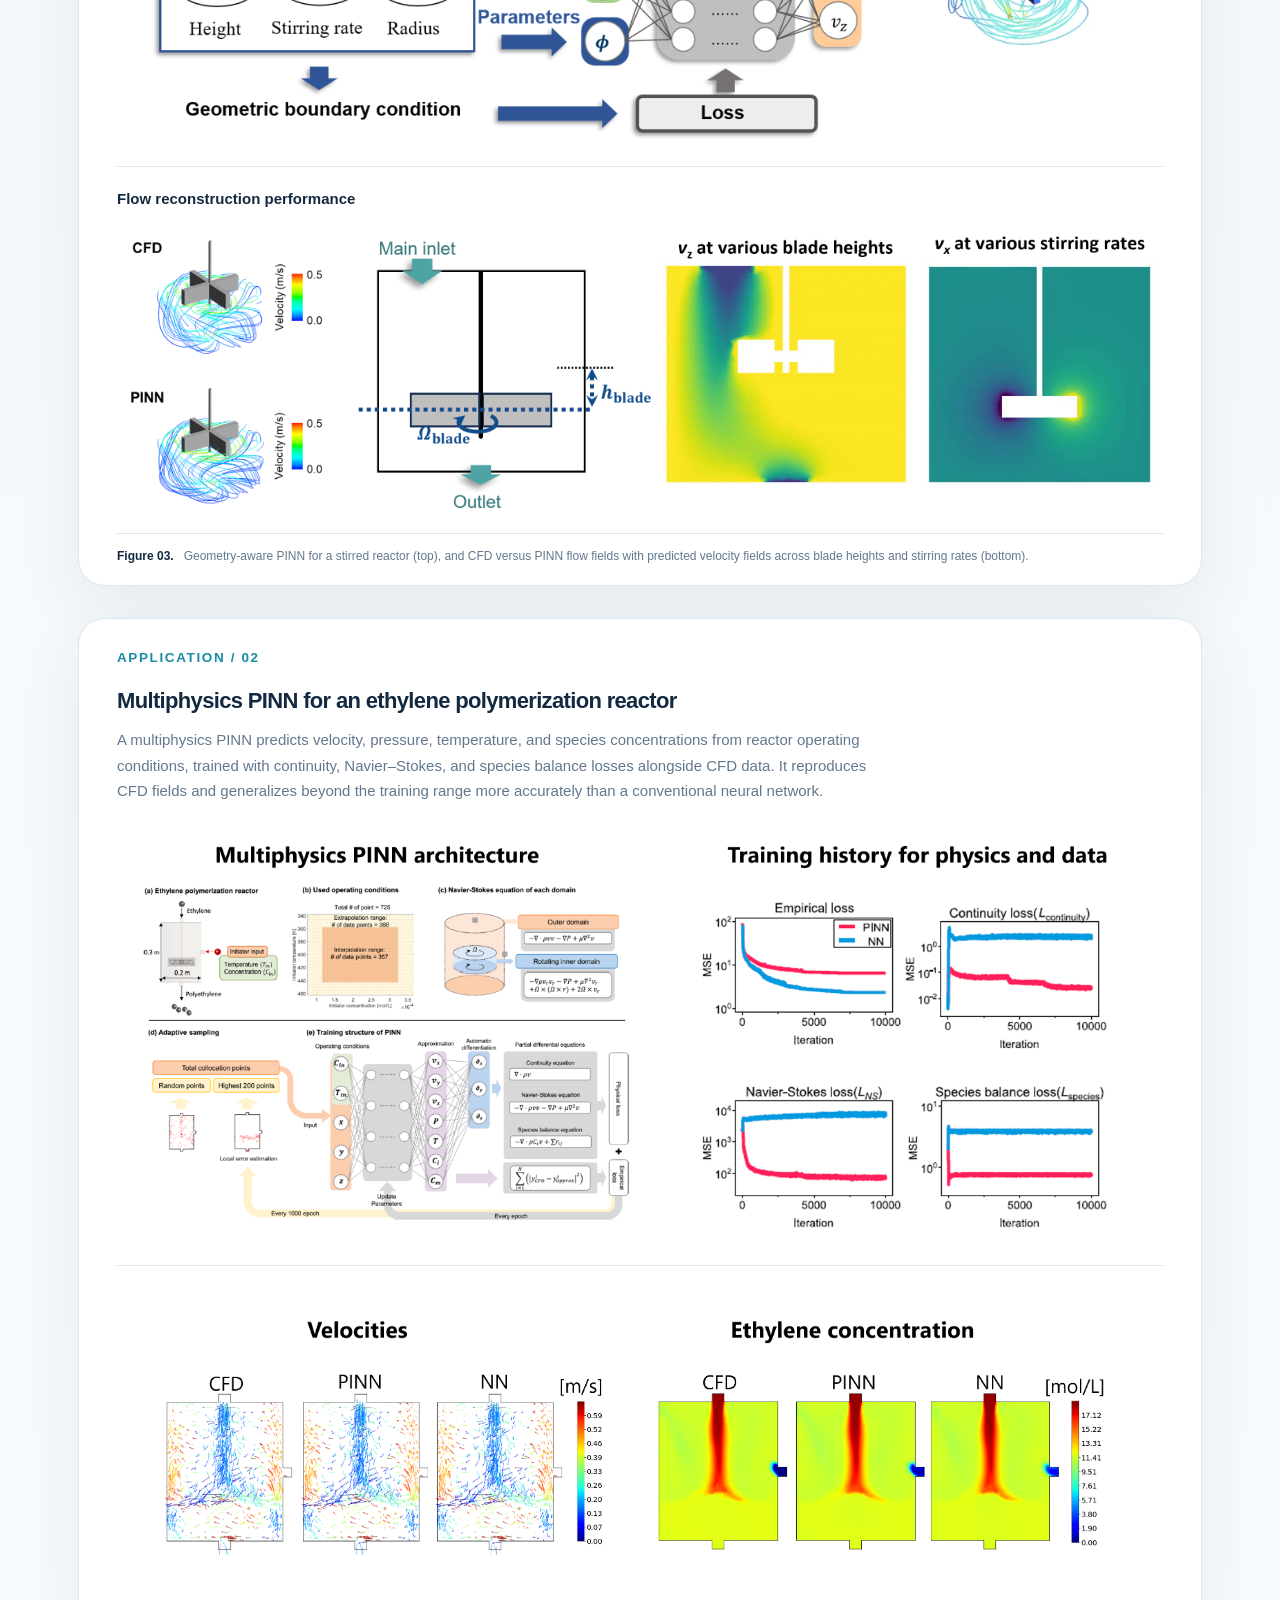
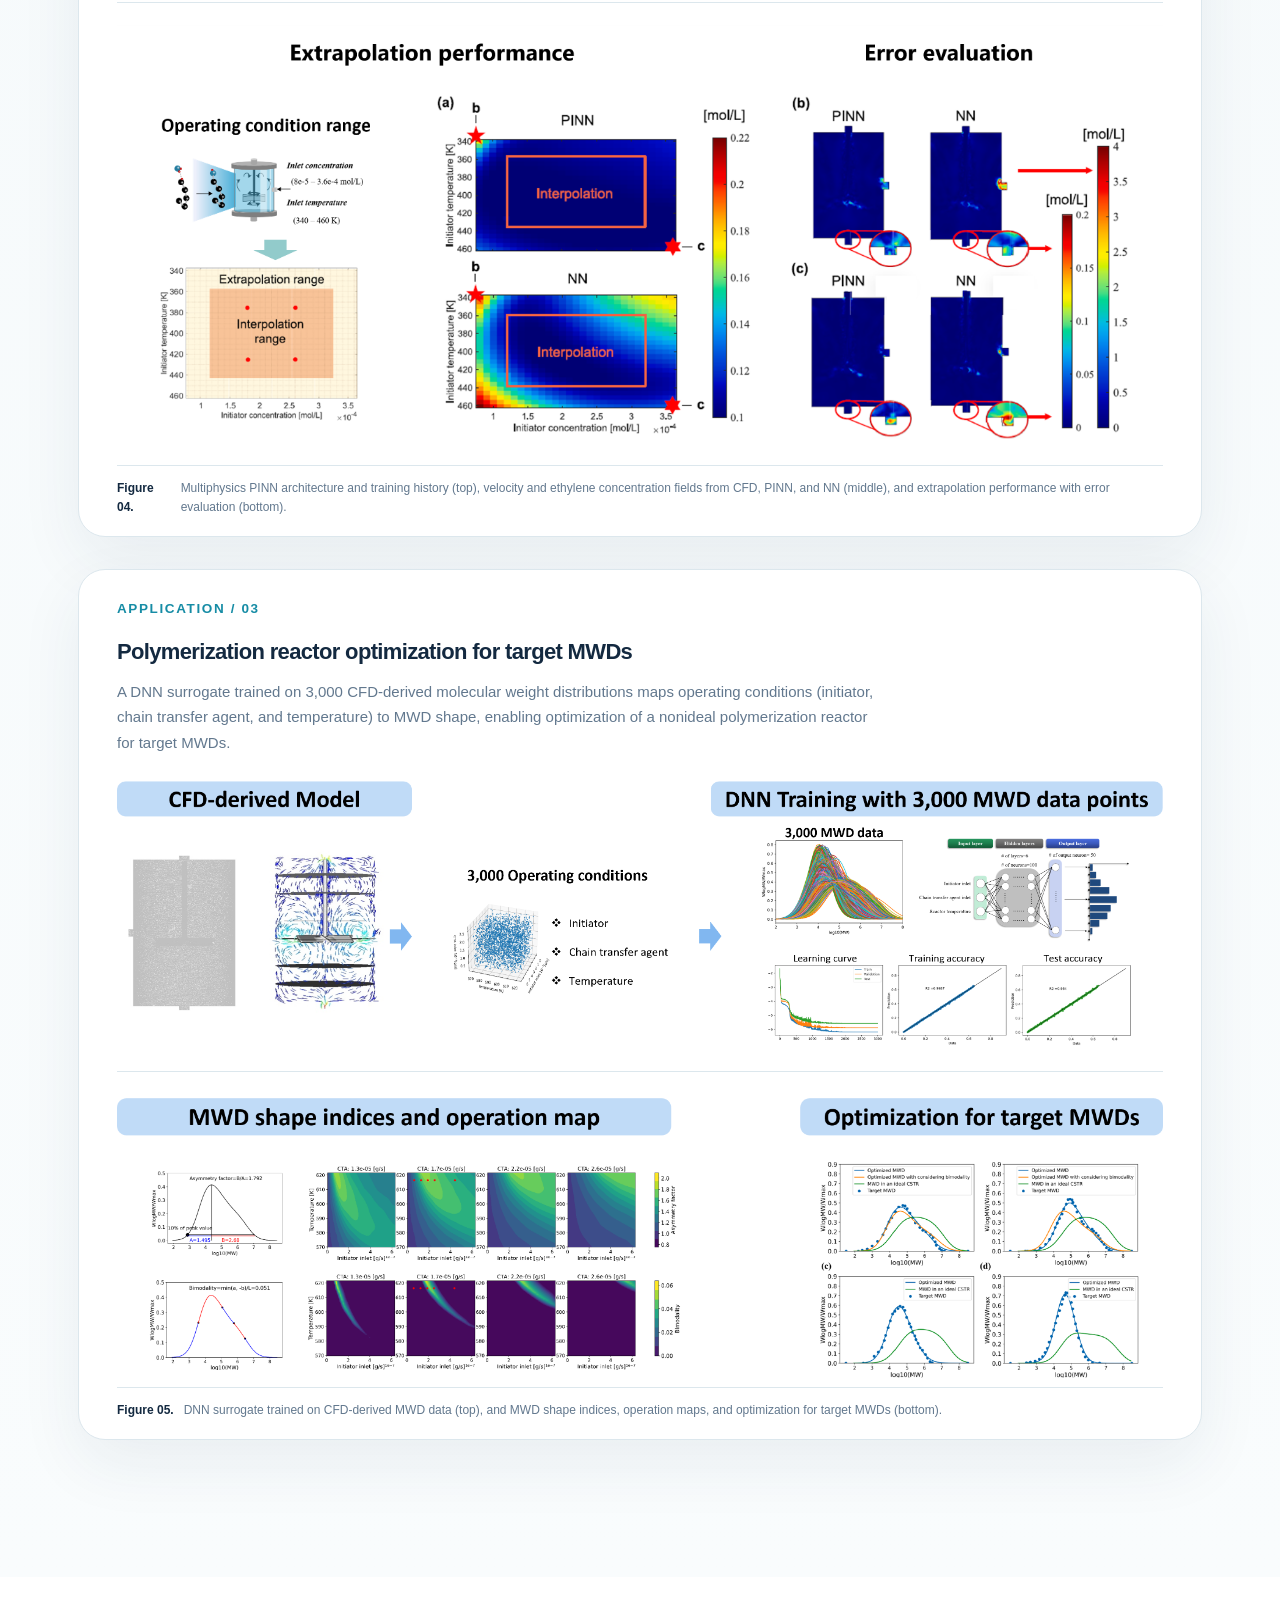
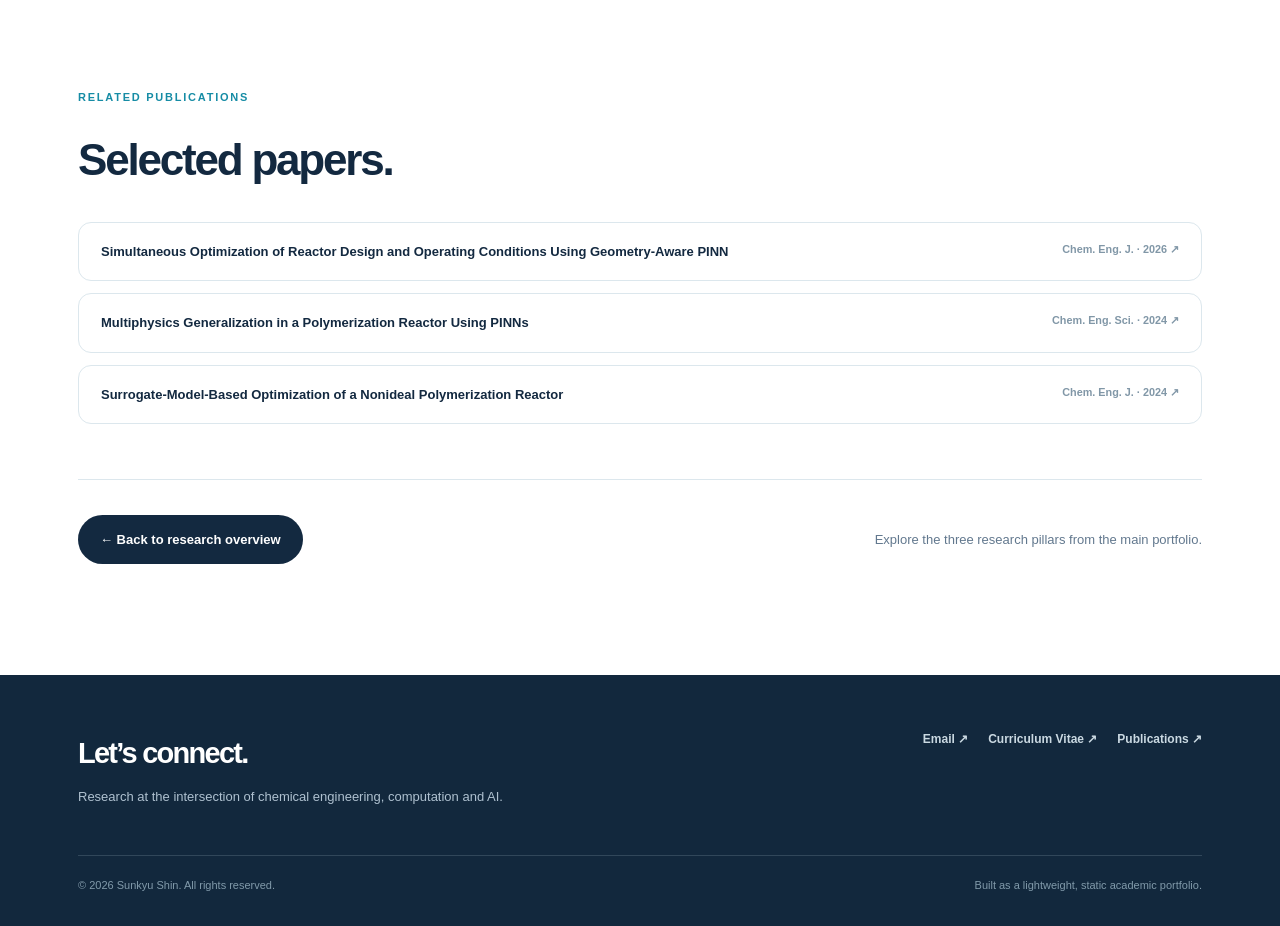
==== commit 01161188: "Cache-bust updated figures Co-Authored-By: Claude Opus 5.5 <noreply@anthropic.com>" ====
--- a/research-ai.html
+++ b/research-ai.html
@@ -142,9 +142,9 @@
             <h3>Multiphysics PINN for an ethylene polymerization reactor</h3>
             <p>A multiphysics PINN predicts velocity, pressure, temperature, and species concentrations from reactor operating conditions, trained with continuity, Navier–Stokes, and species balance losses alongside CFD data. It reproduces CFD fields and generalizes beyond the training range more accurately than a conventional neural network.</p>
             <figure>
-              <img src="assets/multiphysics-pinn.png" alt="Multiphysics PINN architecture for an ethylene polymerization reactor with operating conditions, domain-wise Navier–Stokes equations, adaptive sampling, and training structure, plus training history of empirical, continuity, Navier–Stokes, and species balance losses for PINN and NN" loading="lazy">
-              <img src="assets/multiphysics-pinn-fields.png" alt="Velocity and ethylene concentration fields predicted by CFD, PINN, and NN" loading="lazy">
-              <img src="assets/multiphysics-pinn-extrapolation.png" alt="Extrapolation performance across the operating condition range and error evaluation for PINN and NN" loading="lazy">
+              <img src="assets/multiphysics-pinn.png?v=20261017" alt="Multiphysics PINN architecture for an ethylene polymerization reactor with operating conditions, domain-wise Navier–Stokes equations, adaptive sampling, and training structure, plus training history of empirical, continuity, Navier–Stokes, and species balance losses for PINN and NN" loading="lazy">
+              <img src="assets/multiphysics-pinn-fields.png?v=20261017" alt="Velocity and ethylene concentration fields predicted by CFD, PINN, and NN" loading="lazy">
+              <img src="assets/multiphysics-pinn-extrapolation.png?v=20261017" alt="Extrapolation performance across the operating condition range and error evaluation for PINN and NN" loading="lazy">
               <figcaption class="framework-caption">
                 <b>Figure 04.</b>
                 <span>Multiphysics PINN architecture and training history (top), velocity and ethylene concentration fields from CFD, PINN, and NN (middle), and extrapolation performance with error evaluation (bottom).</span>
